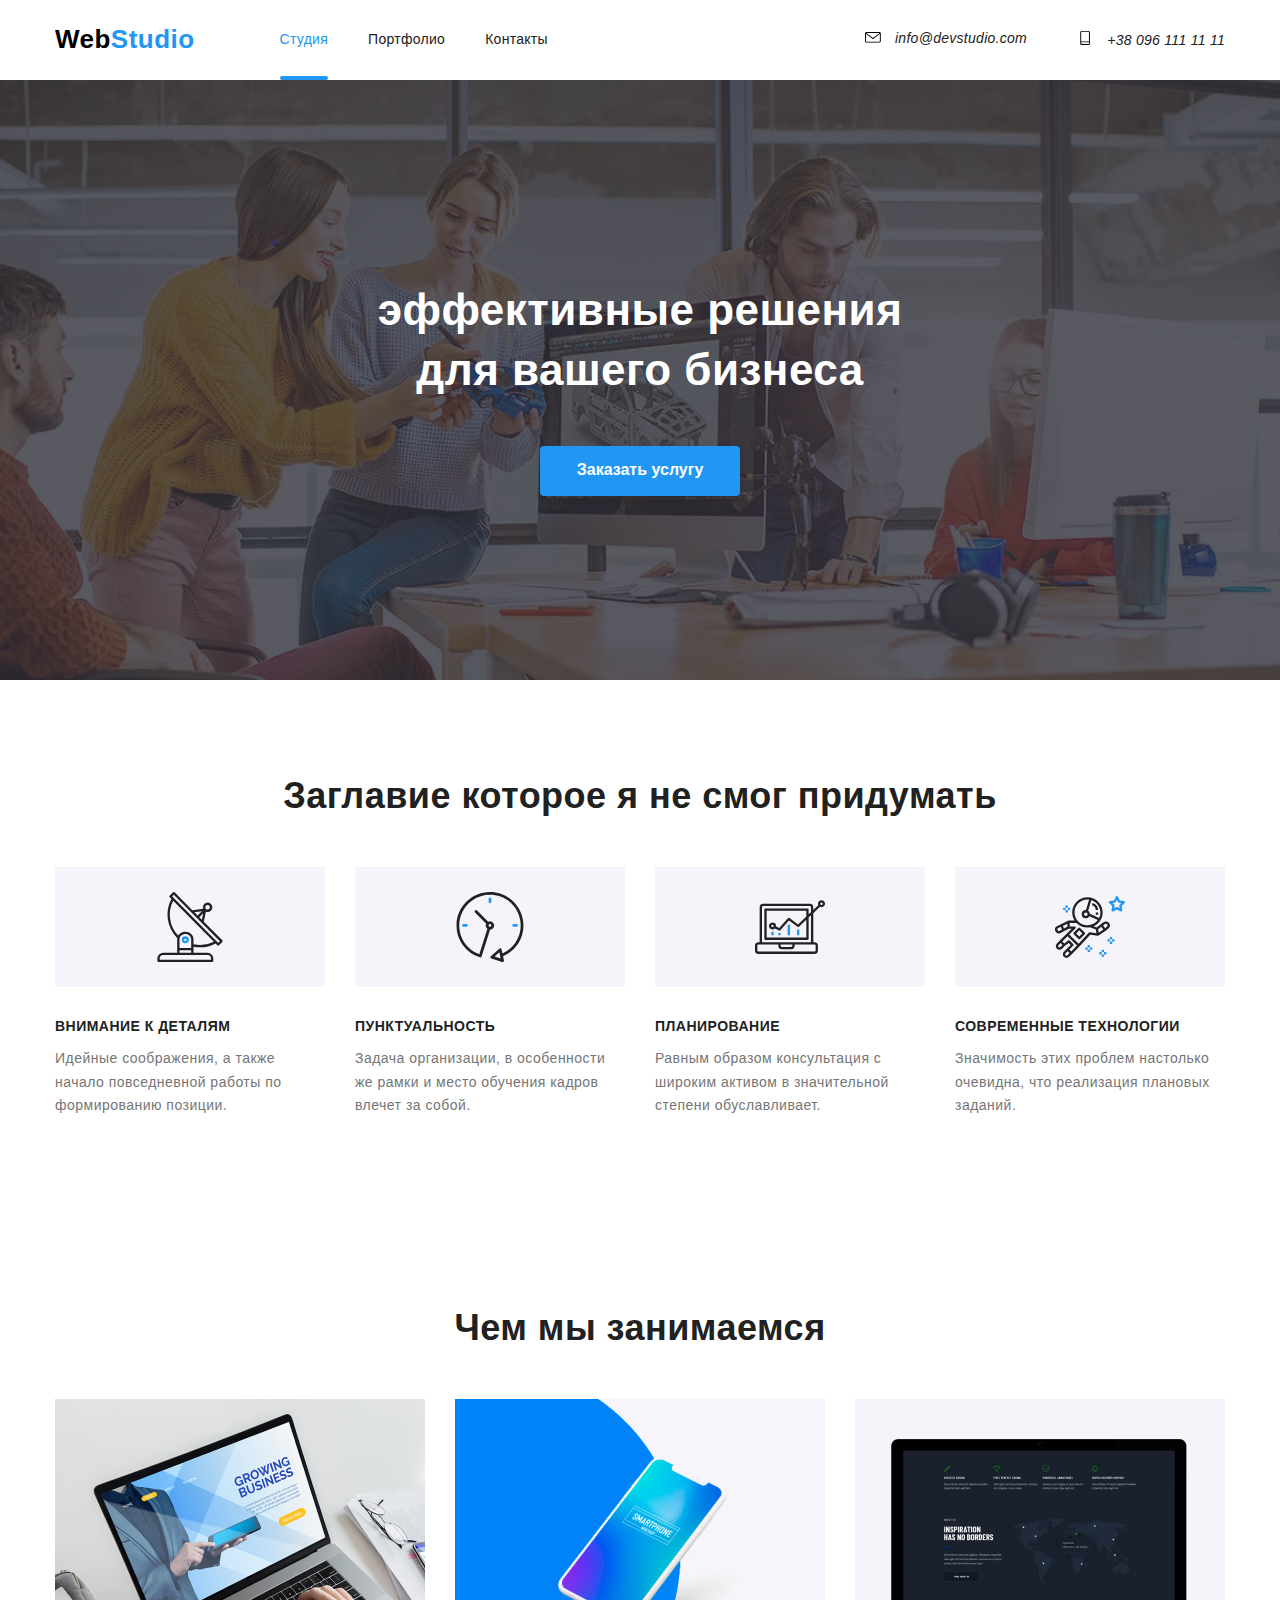
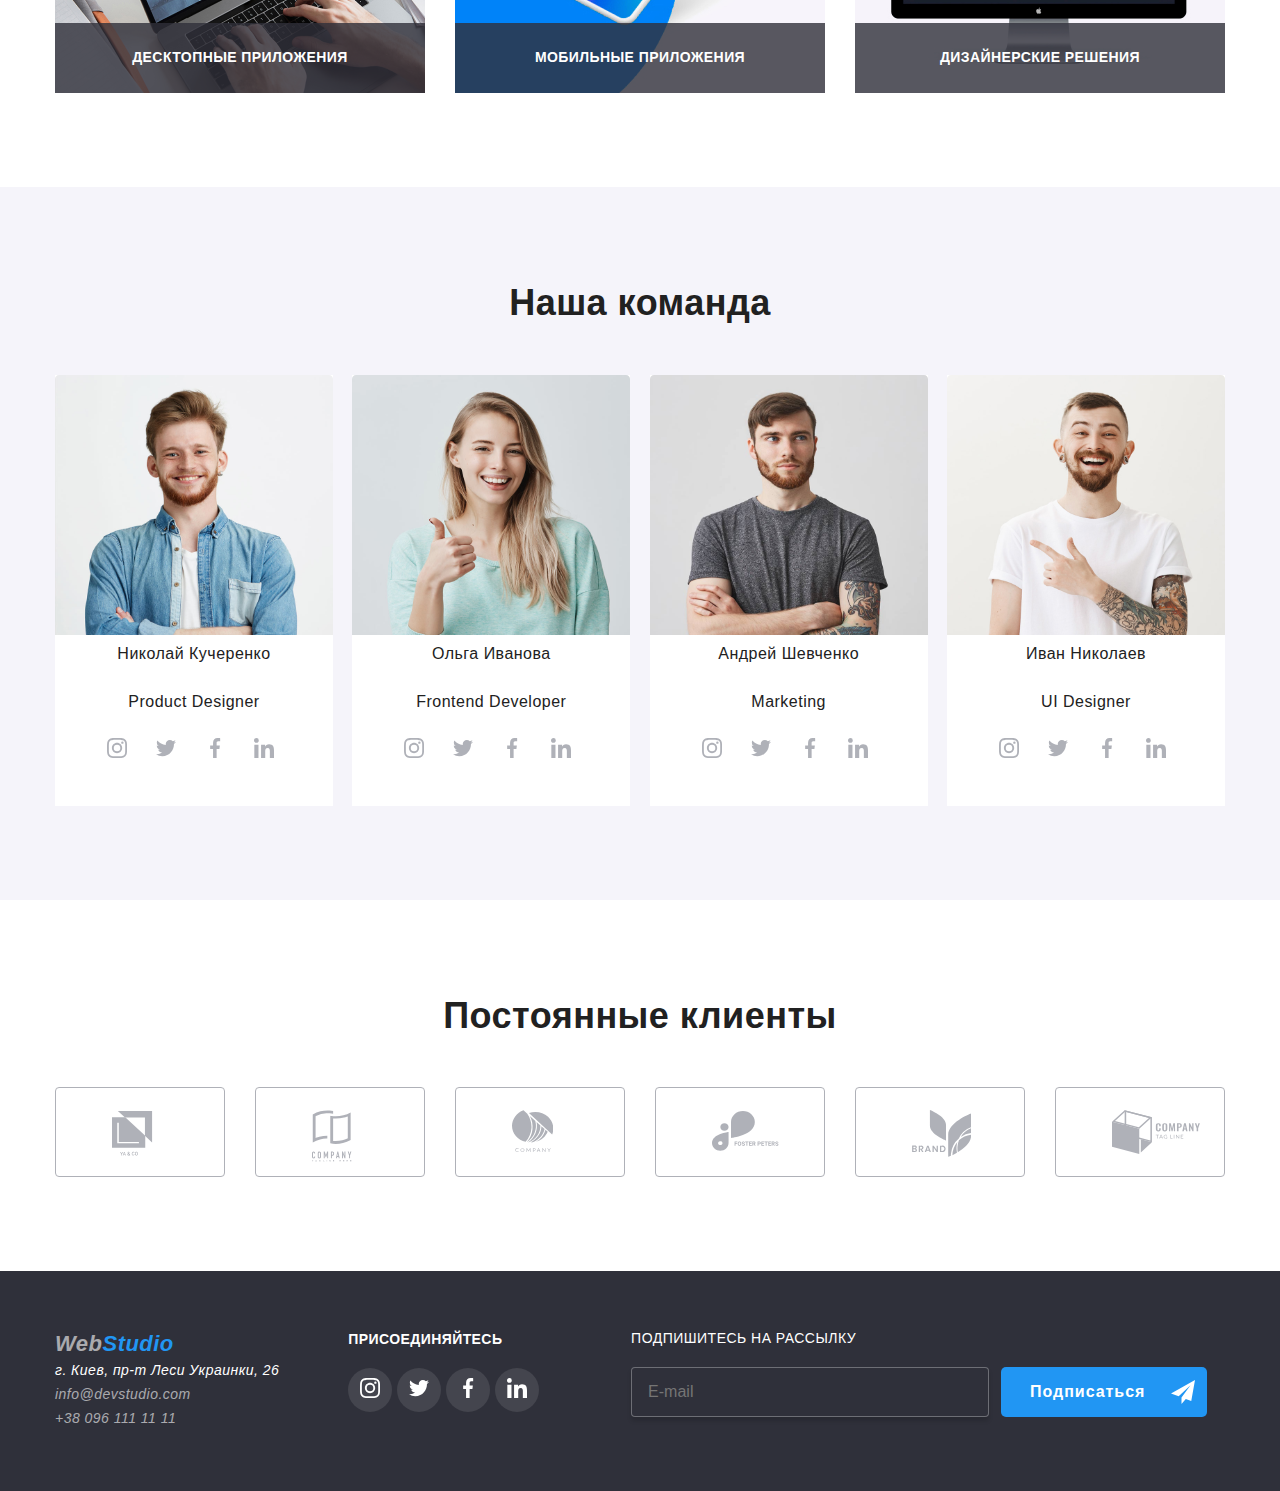
==== index.html @ 889b07e1 "1" ====
<!DOCTYPE html>
<html lang="ru">

<head>
  <meta charset="UTF-8" />
  <meta name="viewport" content="width=device-width, initial-scale=1.0" />

  <link rel="stylesheet"
    href="https://cdnjs.cloudflare.com/ajax/libs/modern-normalize/0.6.0/modern-normalize.min.css" />
  <link rel="stylesheet" href="./css/main.min.css" />
  <!-- <link rel="stylesheet" href="./css/common.css" />
  <link rel="stylesheet" href="./css/styles.css" /> -->
  <title>WEBstudIO</title>
</head>

<body class="page">
  <!-- ==========================================================
                                           HEADER                  
 ============================================================== -->
  <header class="page-header">
    <div class="container">
      <nav class="main-nav">
        <a class="header-logo" href="./index.html">Web<span class="logo-color">Studio</span></a>
        <ul class="nav-link list">
          <li class="item">
            <a href="./index.html" class="link-list current">Студия</a>
          </li>
          <li class="item">
            <a href="./portfolio.html" class="link-list">Портфолио</a>
          </li>
          <li class="item">
            <a href="./contacts.html" class="link-list">Контакты</a>
          </li>
        </ul>
        <address class="address">
          <a href="mailto:info@devstudio.com" class="link-list item">
            <svg class="mail" width="16" height="10.85">
              <use href="./img/sprite1.svg#mail"></use>
            </svg>
            info@devstudio.com</a>
          <a href="tel:+380961111111" class="link-list item">
            <svg class="phone" width="16" height="14.47">
              <use href="./img/sprite1.svg#hone"></use>
            </svg>
            +38 096 111 11 11</a>
        </address>
      </nav>
    </div>
  </header>
  <main>
    <!-- HERO -->
    <section class="hero overlay">
      <div class="container">
        <h1 class="hero-title">
          эффективные решения<br /> для вашего бизнеса
        </h1>
        <button class="hero-button" data-modal-open>Заказать услугу</button>
        <!-- <a href="" class="hero-button">Заказать услугу</a> -->
        <!--МОДАЛЬНОЕ ОКНО-->
        <form class="backdrop is-hidden" data-modal>
          <div class="modal">
            <button class="modal-close" data-modal-close></button>
            <p class="modal-title">Оставьте свои данные, мы вам перезвоним</p>
            <ul class="modal__list">
              <li class="modal-item">
                <input type="text" id="name" class="modal-input" placeholder=" ">
                <label for="name" class="modal-label">Имя</label>
                <svg class="modal-icon">
                  <use href="./img/modal-icons.svg#person"></use>
                </svg>
              </li>
              <li class="modal-item">
                <input type="tel" id="tel" class="modal-input" placeholder=" ">
                <label for="tel" class="modal-label">Телефон</label>
                <svg class="modal-icon">
                  <use href="./img/modal-icons.svg#phone"></use>
                </svg>
              </li>
              <li class="modal-item">
                <input type="email" name="email" id="email" class="modal-input" placeholder=" ">
                <label for="email" class="modal-label">Почта</label>
                <svg class="modal-icon">
                  <use href="./img/modal-icons.svg#email"></use>
                </svg>
              </li>
              <li class="modal-item">
                <textarea name="comment" id="comment" class=" modal-comment" placeholder=" "></textarea>
                <label for="comment" class="modal-comment-label">Коментарий</label>
              </li>
              <li class="modal-item">
                <label class="modal-accept">
                  <input type="checkbox" name="policy" class="modal-policy">
                  <span class="modal-policy-icon"></span>
                  Соглашаюсь с рассылкой и принимаю
                  <a href="" class="modal-item--link">Условия договора</a>
                </label>
              </li>
            </ul>
            <button class="modal-button">Отправить</button>
          </div>
        </form>
      </div>
    </section>
    <!-- Заглавие которое я не смог придумать, но оно потом будет скрыто -->
    <section class="section">
      <div class="container">
        <h2 class="section-title">Заглавие которое я не смог придумать</h2>
        <ul class="about-us">
          <li class="antenna tests">
            <!-- <img src="./img/advantage.jpg" alt="" class="link" width="270" height="120">-->
            <h3 class="title">Внимание к деталям</h3>
            <p>
              Идейные соображения, а также начало повседневной работы по формированию позиции.
            </p>
          </li>
          <li class="clock tests">
            <!-- <img src="./img/advantage.jpg" alt="" class="link" width="270" height="120">-->
            <h3 class="title">Пунктуальность</h3>
            <p>
              Задача организации, в особенности же рамки и место обучения кадров влечет за собой.
            </p>
          </li>
          <li class="computer tests">
            <!-- <img src="./img/advantage.jpg" alt="" class="link" width="270" height="120">-->
            <h3 class="title">Планирование</h3>
            <p>
              Равным образом консультация с широким активом в значительной степени обуславливает.
            </p>
          </li>
          <li class="kos tests">
            <!-- <img src=" ./img/advantage.jpg " alt=" " class="link " width="270 " height="120 ">-->
            <h3 class="title">Современные технологии</h3>
            <p>
              Значимость этих проблем настолько очевидна, что реализация плановых заданий.
            </p>
          </li>
        </ul>
      </div>
    </section>

    <!-- Чем мы занимаемся -->
    <section class="section">
      <div class="container">
        <h2 class="section-title">Чем мы занимаемся</h2>
        <ul class="work-list">
          <li>
            <img src="./img/noyt.jpg" alt="фото декстопные" width="370" height="294" />
            <div class="position-do">
              <p>Десктопные приложения</p>
            </div>
          </li>

          <li>
            <img src="./img/mob.jpg" alt="фото Мобильные" width="370" height="294" />
            <div class="position-do">
              <p>Мобильные приложения</p>
            </div>
          </li>
          <li>
            <img src="./img/monitor.jpg" alt="фото Дизайнерские решения" width="370" height="294" />
            <div class="position-do">
              <p>Дизайнерские решения</p>
            </div>
          </li>
        </ul>
      </div>
    </section>

    <!-- OUR TEAM -->
    <section class="team-section">
      <div class="container flex-team">
        <h2 class="section-title">Наша команда</h2>
        <ul class="team-list">
          <li class="hover-social">
            <img src="./img/imgjohn.svg " alt="John Smith " width="278" />
            <h3 lang="ru">Николай Кучеренко</h3>
            <p lang="en">Product Designer</p>
            <ul class="social-list">
              <a class="links-soc" href="https://www.instagram.com">
                <button class="btn-ic">
                  <svg class="btn-icon" width="20 " height="20">
                    <use href="./img/sprite.svg#instagram "></use>
                  </svg></button></a>
              <a href="https://twitter.com/ ">
                <button class="btn-ic">
                  <svg class="btn-icon" width="20" height="20">
                    <use href="./img/sprite.svg#twitter "></use>
                  </svg></button></a>
              <a href="https://www.facebook.com/ ">
                <button class="btn-ic">
                  <svg class="btn-icon" width="20 " height="20">
                    <use href="./img/sprite.svg#facebook "></use>
                  </svg></button></a>
              <a href="https://www.linkedin.com/ ">
                <button class="btn-ic">
                  <svg class="btn-icon" width="20 " height="20 ">
                    <use href="./img/sprite.svg#linkedin "></use>
                  </svg></button></a>
            </ul>
          </li>
          <li class="hover-social">
            <img src="./img/imgmarta.svg" alt="arta Stewart" width="278" />
            <h3 lang="ru">Ольга Иванова</h3>
            <p lang="en">Frontend Developer</p>
            <ul class="social-list">
              <a href="https://www.instagram.com">
                <button class="btn-ic">
                  <svg class="btn-icon" width="20 " height="20 ">
                    <use href="./img/sprite.svg#instagram "></use>
                  </svg></button></a>
              <a href="https://twitter.com/ ">
                <button class="btn-ic">
                  <svg class="btn-icon" width="20 " height="20 ">
                    <use href="./img/sprite.svg#twitter "></use>
                  </svg></button></a>
              <a href="https://www.facebook.com/ ">
                <button class="btn-ic">
                  <svg class="btn-icon" width="20 " height="20 ">
                    <use href="./img/sprite.svg#facebook "></use>
                  </svg></button></a>
              <a href="https://www.linkedin.com/ ">
                <button class="btn-ic">
                  <svg class="btn-icon" width="20 " height="20 ">
                    <use href="./img/sprite.svg#linkedin "></use>
                  </svg></button></a>
            </ul>
          </li>
          <li class="hover-social">
            <img src="./img/imgrobert.svg " alt="Robert Jakis " width="278" />
            <h3 lang="ru">Андрей Шевченко</h3>
            <p lang="en">Marketing</p>
            <ul class="social-list">
              <a href="https://www.instagram.com ">
                <button class="btn-ic">
                  <svg class="btn-icon" width="20 " height="20 ">
                    <use href="./img/sprite.svg#instagram "></use>
                  </svg></button></a>
              <a href="https://twitter.com/ ">
                <button class="btn-ic">
                  <svg class="btn-icon" width="20 " height="20 ">
                    <use href="./img/sprite.svg#twitter "></use>
                  </svg></button></a>
              <a href="https://www.facebook.com/ ">
                <button class="btn-ic">
                  <svg class="btn-icon" width="20 " height="20 ">
                    <use href="./img/sprite.svg#facebook "></use>
                  </svg></button></a>
              <a href="https://www.linkedin.com/ ">
                <button class="btn-ic">
                  <svg class="btn-icon" width="20 " height="20 ">
                    <use href="./img/sprite.svg#linkedin "></use>
                  </svg></button></a>
            </ul>
          </li>
          <li class="hover-social">
            <img src="./img/imgmartin.svg " alt="Martin Doe " width="278" />
            <h3 lang="ru">Иван Николаев</h3>
            <p lang="en">UI Designer</p>
            <ul class="social-list">
              <a href="https://www.instagram.com">
                <button class="btn-ic">
                  <svg class="btn-icon" width="20 " height="20 ">
                    <use href="./img/sprite.svg#instagram "></use>
                  </svg></button></a>
              <a href="https://twitter.com/ ">
                <button class="btn-ic">
                  <svg class="btn-icon" width="20 " height="20 ">
                    <use href="./img/sprite.svg#twitter "></use>
                  </svg></button></a>
              <a href="https://www.facebook.com/ ">
                <button class="btn-ic">
                  <svg class="btn-icon" width="20 " height="20 ">
                    <use href="./img/sprite.svg#facebook "></use>
                  </svg></button></a>
              <a href="https://www.linkedin.com/ ">
                <button class="btn-ic">
                  <svg class="btn-icon" width="20 " height="20 ">
                    <use href="./img/sprite.svg#linkedin "></use>
                  </svg></button></a>
            </ul>
          </li>
        </ul>
      </div>
    </section>

    <!-- Постоянные клиенты -->
    <section class="section">
      <div class="container">
        <h2 class="section-title">Постоянные клиенты</h2>
        <ul class="regular-customers">
          <li class="size-customers">
            <a href=" / ">
              <svg class="color" width="44" height="49">
                <use href="./img/spclients.svg#Client1"></use>
              </svg>
            </a>
          </li>
          <li class="size-customers">
            <a class="color" href="/ ">
              <svg class="color" width="40" height="52">
                <use href="./img/spclients.svg#Client2"></use>
              </svg>
            </a>
          </li>
          <li class="size-customers">
            <a href="/ ">
              <svg class="color" width="41" height="43">
                <use href="./img/spclients.svg#Client3"></use>
              </svg></a>
          </li>
          <li class="size-customers">
            <a href="/ "><svg class="color" width="80" height="42">
                <use href="./img/spclients.svg#Client4"></use>
              </svg></a>
          </li>
          <li class="size-customers">
            <a href="/ "><svg class="color" width="59" height="47">
                <use href="./img/spclients.svg#Client5"></use>
              </svg></a>
          </li>
          <li class="size-customers">
            <a href="/ "><svg class="color" width="88" height="45">
                <use href="./img/spclients.svg#Client6"></use>
              </svg></a>
          </li>
        </ul>
      </div>
    </section>
  </main>
  <!-- FOOTER -->
  <footer class="footer">
    <div class="container footer-flex">
      <address>
        <a class="footer-logo" href="./index.html ">Web<span class="logo-color">Studio</span></a>
        <br />г. Киев, пр-т Леси Украинки, 26 <br /><a href="mailto:info@devstudio.com ">info@devstudio.com</a><br />
        <a href="tel:+380961111111 ">+38 096 111 11 11</a>
      </address>
      <div class="join">
        <b class="title-go">присоединяйтесь</b>
        <ul class="social-list">
          <a href="https://www.instagram.com">
            <button class="ftr-ic">
              <svg class="ftr-icon" width="20" height="20">
                <use href="./img/sprite.svg#instagram "></use>
              </svg></button></a>
          <a href="https://twitter.com/ ">
            <button class="ftr-ic">
              <svg class="ftr-icon" width="20 " height="20">
                <use href="./img/sprite.svg#twitter"></use>
              </svg></button></a>
          <a href="https://www.facebook.com/ ">
            <button class="ftr-ic">
              <svg class="ftr-icon" width="20" height="20">
                <use href="./img/sprite.svg#facebook "></use>
              </svg></button></a>
          <a href="https://www.linkedin.com/ ">
            <button class="ftr-ic">
              <svg class="ftr-icon" width="20 " height="20">
                <use href="./img/sprite.svg#linkedin "></use>
              </svg></button></a>
        </ul>
      </div>
      <div class="test-flex">
        <p class="do-it">Подпишитесь на рассылку</p>
        <form class="js-speaker-form ftr-input">
          <input type="mail" name="mail" id="mail" placeholder="E-mail">
          <button class="button-ftr" type="submit">Подписаться</button>
        </form>
      </div>
    </div>
    <!-- <p class="coop">2020 | Developed by Nebrat</p> -->
  </footer>

  <!-- Ставим перед закрывающим тегом body -->
  <script src="./js/modal.js"></script>
</body>

</html>
---- css/main.min.css ----
img{vertical-align:bottom}html{-webkit-box-sizing:border-box;box-sizing:border-box}*,*::before,*::after{-webkit-box-sizing:inherit;box-sizing:inherit}.page{background-color:#ffffff;color:#212121;font-family:Roboto, sans-serif;letter-spacing:0.03em}.container{width:1200px;padding-left:15px;padding-right:15px;margin-left:auto;margin-right:auto}.main-nav{display:-webkit-box;display:-ms-flexbox;display:flex;-webkit-box-align:center;-ms-flex-align:center;align-items:center}.main-nav .adress{margin-left:auto}.address{display:-webkit-box;display:-ms-flexbox;display:flex;color:#757575;margin-left:auto}.logo-color{color:#2196F3}.header-logo{color:#000000;font-weight:700;font-size:26px;line-height:1.9;text-decoration:none}.list{list-style:none}.link-list{text-decoration:none;color:#212121;font-size:14px;line-height:1.14;letter-spacing:0.02em;font-weight:500;-webkit-transition:color 250ms cubic-bezier(0.4, 0, 0.2, 1);transition:color 250ms cubic-bezier(0.4, 0, 0.2, 1)}.link-list:hover,.link-list:focus{color:#2196F3;fill:#2196F3}.nav-link{display:-webkit-box;display:-ms-flexbox;display:flex;color:#212121;margin-top:0;margin-bottom:0;padding-left:0;margin-left:85px}.nav-link .link-list{display:block;padding-top:32px;padding-bottom:32px}.nav-link .link-list.current{color:#2196F3}.nav-link .item:not(:last-child){margin-right:40px}.item{position:relative}.address .item:not(:last-child){margin-right:50px}.list .current::after{position:absolute;content:"";display:block;bottom:0px;left:0px;width:100%;height:4px;background-color:#2196F3;border-radius:2px}.item{position:relative}.phone{color:#757575;margin-right:10px}.mail{display:inline-block;color:#757575;margin-right:10px}.section{padding-bottom:94px;padding-top:94px}.team-section{padding-bottom:94px;padding-top:94px}.section p{color:#757575}.overlay{max-width:1600px;height:600px;margin-left:auto;margin-right:auto;background-size:cover;background-repeat:no-repeat;background-position:center;background-image:-webkit-gradient(linear, left top, right top, from(rgba(47,48,58,0.8)), to(rgba(47,48,58,0.8))),url(../img/hero.jpg);background-image:linear-gradient(to right, rgba(47,48,58,0.8), rgba(47,48,58,0.8)),url(../img/hero.jpg)}.hero{text-align:center;padding-top:200px}.hero-title{font-weight:900;font-size:44px;line-height:1.36;margin-bottom:0;margin-top:0;color:#ffffff}.button{background-color:#f5f4fa;font-weight:500;font-size:16px;line-height:1.62;text-align:center;border:none;-webkit-transition:color 250ms cubic-bezier(0.4, 0, 0.2, 1);transition:color 250ms cubic-bezier(0.4, 0, 0.2, 1);-webkit-transition:background-color 250ms cubic-bezier(0.4, 0, 0.2, 1);transition:background-color 250ms cubic-bezier(0.4, 0, 0.2, 1);cursor:pointer}.buttonhover{background-color:var(--text-color-accent);border:none}.hero-button{display:inline-block;background-color:#2196F3;color:#ffffff;padding:10px 32px;-webkit-box-shadow:0px 4px 4px rgba(0,0,0,0.15);box-shadow:0px 4px 4px rgba(0,0,0,0.15);border-radius:4px;text-decoration:none;min-width:200px;height:50px;text-align:center;margin-bottom:200px;margin-top:46px;border:1px solid transparent;font-weight:700;cursor:pointer}.modal__list{padding:0;margin:0}.backdrop{position:fixed;width:100%;height:100%;top:0;left:0;background-color:rgba(0,0,0,0.2);z-index:2;-webkit-transition:opacity 250ms cubic-bezier(0.4, 0, 0.2, 1),-webkit-transform 250ms cubic-bezier(0.4, 0, 0.2, 1);transition:opacity 250ms cubic-bezier(0.4, 0, 0.2, 1),-webkit-transform 250ms cubic-bezier(0.4, 0, 0.2, 1);transition:opacity 250ms cubic-bezier(0.4, 0, 0.2, 1),transform 250ms cubic-bezier(0.4, 0, 0.2, 1);transition:opacity 250ms cubic-bezier(0.4, 0, 0.2, 1),transform 250ms cubic-bezier(0.4, 0, 0.2, 1),-webkit-transform 250ms cubic-bezier(0.4, 0, 0.2, 1)}.backdrop.is-hidden{opacity:0;pointer-events:none;-webkit-transform:scale(1.25);transform:scale(1.25)}.modal{position:absolute;left:50%;top:50%;min-width:528px;min-height:521px;-webkit-transform:translate(-50%, -50%);transform:translate(-50%, -50%);background-color:#ffffff}.modal-title{font-weight:700;font-size:20px;line-height:1.15;text-align:center;letter-spacing:0.03em;color:#212121;text-align:center;margin:40px 40px 30px}.modal-item{position:relative;display:-webkit-box;display:-ms-flexbox;display:flex;-webkit-box-orient:vertical;-webkit-box-direction:normal;-ms-flex-direction:column;flex-direction:column;margin-bottom:28px}.modal-label{position:absolute;left:82px;top:50%;-webkit-transform:translateY(-50%);transform:translateY(-50%);font-size:14px;line-height:1.14;letter-spacing:0.01em;color:#212121;-webkit-transition:color 250ms cubic-bezier(0.4, 0, 0.2, 1),-webkit-transform 250ms cubic-bezier(0.4, 0, 0.2, 1);transition:color 250ms cubic-bezier(0.4, 0, 0.2, 1),-webkit-transform 250ms cubic-bezier(0.4, 0, 0.2, 1);transition:transform 250ms cubic-bezier(0.4, 0, 0.2, 1),color 250ms cubic-bezier(0.4, 0, 0.2, 1);transition:transform 250ms cubic-bezier(0.4, 0, 0.2, 1),color 250ms cubic-bezier(0.4, 0, 0.2, 1),-webkit-transform 250ms cubic-bezier(0.4, 0, 0.2, 1)}.modal-input{border:1px solid rgba(33,33,33,0.2);-webkit-box-sizing:border-box;box-sizing:border-box;border-radius:4px;margin:0 40px;padding:12px 42px;width:448px;height:40px;-webkit-transition:border 250ms cubic-bezier(0.4, 0, 0.2, 1);transition:border 250ms cubic-bezier(0.4, 0, 0.2, 1)}.modal-icon{position:absolute;display:-webkit-inline-box;display:-ms-inline-flexbox;display:inline-flex;top:11px;left:56px;width:18px;height:18px;fill:currentColor}.modal-comment{resize:none;width:448px;height:120px;margin:0 40px;padding:12px 16px;border:1px solid rgba(33,33,33,0.2);-webkit-box-sizing:border-box;box-sizing:border-box;border-radius:4px}.modal-comment-label{position:absolute;left:56px;top:12px;font-size:14px;line-height:1.14;letter-spacing:0.01em;color:#757575;-webkit-transition:color 250ms cubic-bezier(0.4, 0, 0.2, 1),-webkit-transform 250ms cubic-bezier(0.4, 0, 0.2, 1);transition:color 250ms cubic-bezier(0.4, 0, 0.2, 1),-webkit-transform 250ms cubic-bezier(0.4, 0, 0.2, 1);transition:transform 250ms cubic-bezier(0.4, 0, 0.2, 1),color 250ms cubic-bezier(0.4, 0, 0.2, 1);transition:transform 250ms cubic-bezier(0.4, 0, 0.2, 1),color 250ms cubic-bezier(0.4, 0, 0.2, 1),-webkit-transform 250ms cubic-bezier(0.4, 0, 0.2, 1)}.modal-policy{display:inline-block;-webkit-appearance:none;-moz-appearance:none;appearance:none}.modal-policy-icon{display:inline-block;width:15px;height:15px;-webkit-box-shadow:0px 2px 1px rgba(0,0,0,0.2),0px 1px 1px rgba(0,0,0,0.14),0px 1px 3px rgba(0,0,0,0.12);box-shadow:0px 2px 1px rgba(0,0,0,0.2),0px 1px 1px rgba(0,0,0,0.14),0px 1px 3px rgba(0,0,0,0.12);border-radius:4px;fill:currentColor}.modal-accept{font-size:14px;line-height:1.71;letter-spacing:0.03em;color:#757575;margin-left:-10px}.modal-item--link{color:var #2196f3;text-decoration:underline}.modal-button{display:inline-block;font-weight:700;font-size:16px;line-height:1.87;letter-spacing:0.06em;-webkit-box-align:center;-ms-flex-align:center;align-items:center;text-align:center;color:#ffffff;background-color:#2196f3;min-width:200px;height:50px;padding:10px 32px;margin-top:2px;margin-bottom:40px;margin-left:50%;-webkit-transform:translate(-50%);transform:translate(-50%);-webkit-box-shadow:0px 4px 4px rgba(0,0,0,0.15);box-shadow:0px 4px 4px rgba(0,0,0,0.15);border-radius:4px;-webkit-transition:background-color 250ms cubic-bezier(0.4, 0, 0.2, 1),color 250ms cubic-bezier(0.4, 0, 0.2, 1);transition:background-color 250ms cubic-bezier(0.4, 0, 0.2, 1),color 250ms cubic-bezier(0.4, 0, 0.2, 1)}.modal-close{border:none;position:absolute;left:100%;bottom:100%;-webkit-transform:translate(-50%, 50%);transform:translate(-50%, 50%);width:30px;height:30px;border-radius:50px;-webkit-box-shadow:0px 2px 1px rgba(0,0,0,0.2),0px 1px 1px rgba(0,0,0,0.14),0px 1px 3px rgba(0,0,0,0.12);box-shadow:0px 2px 1px rgba(0,0,0,0.2),0px 1px 1px rgba(0,0,0,0.14),0px 1px 3px rgba(0,0,0,0.12);background:#ffffff;background-image:url(../img/close.svg);background-position:center;background-repeat:no-repeat}.modal-input:focus+.modal-label,.modal-input:not(:placeholder-shown)+.modal-label{-webkit-transform:translate(-20px, -39px);transform:translate(-20px, -39px);color:#2196f3}.modal-input:focus,.modal-input:not(:placeholder-shown),.modal-comment:focus,.modal-comment:not(:placeholder-shown){border:1px solid #2196f3}.modal-input:focus ~ .modal-icon,.modal-input:not(:placeholder-shown) ~ .modal-icon{color:#2196f3}.modal-comment:focus+.modal-comment-label,.modal-comment:not(:placeholder-shown)+.modal-comment-label{-webkit-transform:translate(6px, -34px);transform:translate(6px, -34px);color:#2196f3}.modal-policy:checked+.modal-policy-icon{background-color:#2196f3;background-image:url(../img/check.svg);background-size:contain;background-origin:border-box;border-color:#2196f3}.modal-button:hover,.modal-button:focus{background-color:#ffffff;color:#2196f3}.tests:not(:last-child){width:270px;margin-right:30px}.about-us .link{background-color:#f5f4fa}.about-us{display:-webkit-box;display:-ms-flexbox;display:flex;margin-top:0;margin-bottom:0;list-style-type:none;padding-left:0}.antenna::before{display:block;content:'';width:270px;height:120px;background-image:url("../img/antenna.svg");background-size:70px;background-repeat:no-repeat;background-position:center;background-color:#f5f4fa}.clock::before{display:block;content:'';width:270px;height:120px;background-image:url("../img/clock.svg");background-size:70px;background-repeat:no-repeat;background-position:center;background-color:#f5f4fa}.computer::before{display:block;content:'';width:270px;height:120px;background-image:url("../img/diagram.svg");background-size:70px;background-repeat:no-repeat;background-position:center;background-color:#f5f4fa}.kos::before{display:block;content:'';width:270px;height:120px;background-image:url("../img/astronaut.svg");background-size:70px;background-repeat:no-repeat;background-position:center;background-color:#f5f4fa}.section-title{font-weight:700;font-size:36px;line-height:1.2;text-align:center;margin-top:0;margin-bottom:50px}.about-us .title{font-weight:700;font-size:14px;line-height:1.4;text-transform:uppercase}.about-us p{font-weight:400;font-size:14px;line-height:1.7;margin-top:0;margin-bottom:0}.title{margin-bottom:10px;margin-top:30px}.links-soc:hover{fill:white;color:white}.social-list{margin-bottom:34px}.hover-social:hover{-webkit-box-shadow:0px 6px 6px 0px rgba(51,51,53,0.59);box-shadow:0px 6px 6px 0px rgba(51,51,53,0.59);-webkit-transition:-webkit-box-shadow 500ms cubic-bezier(0.4, 0, 0.2, 1);transition:-webkit-box-shadow 500ms cubic-bezier(0.4, 0, 0.2, 1);transition:box-shadow 500ms cubic-bezier(0.4, 0, 0.2, 1);transition:box-shadow 500ms cubic-bezier(0.4, 0, 0.2, 1), -webkit-box-shadow 500ms cubic-bezier(0.4, 0, 0.2, 1)}.btn-ic{fill:#afb1b8;padding:0;background-color:#ffffff;border:none;width:44px;height:44px;border-radius:50%;-webkit-transition:background-color 250ms cubic-bezier(0.4, 0, 0.2, 1);transition:background-color 250ms cubic-bezier(0.4, 0, 0.2, 1)}.btn-ic:hover{background-color:#2196f3;fill:white}.team-list{display:-webkit-box;display:-ms-flexbox;display:flex;-webkit-box-pack:justify;-ms-flex-pack:justify;justify-content:space-between;margin-bottom:0;margin-top:0;list-style-type:none;list-style-position:0;padding-left:0}.team-list li h3{font-weight:500;font-size:16px;line-height:1.18;text-align:center}.team-list li p{font-weight:400;font-size:16px;line-height:1.18;text-align:center}.team-list p{margin-bottom:16px;margin-top:0}.team-list h3{margin-bottom:30px;margin-top:10px}.team-list li{background-color:#ffffff}.team-section{background-color:#f5f4fa;padding-bottom:94px;padding-top:94px}.regular-customers{display:-webkit-box;display:-ms-flexbox;display:flex;-webkit-box-pack:justify;-ms-flex-pack:justify;justify-content:space-between;margin-top:0;margin-bottom:0;list-style-type:none;padding-left:0}.size-customers{fill:#afb1b8;width:170px;height:90px;border:1px solid #afb1b8;-webkit-box-sizing:border-box;box-sizing:border-box;border-radius:4px;padding-top:22px;padding-bottom:21px;padding-left:56px;padding-right:55px;-webkit-transition:border-color 250ms cubic-bezier(0.4, 0, 0.2, 1),fill 250ms cubic-bezier(0.4, 0, 0.2, 1);transition:border-color 250ms cubic-bezier(0.4, 0, 0.2, 1),fill 250ms cubic-bezier(0.4, 0, 0.2, 1)}.size-customers:hover{border-color:#2196f3;fill:#2196f3}.section-title{font-weight:700;font-size:36px;line-height:1.2;text-align:center;margin-top:0;margin-bottom:50px}.work-list{position:relative;display:-webkit-box;display:-ms-flexbox;display:flex;-webkit-box-pack:justify;-ms-flex-pack:justify;justify-content:space-between;list-style-type:none;margin-top:0;margin-bottom:0;padding-left:0}.work-list p{margin-top:0;margin-bottom:0;position:absolute;bottom:0px;background-color:rgba(47,48,58,0.8);color:#ffffff;padding:27px;width:370px;height:70px}.work-list li p{font-weight:700;font-size:14px;line-height:1.14;text-align:center;letter-spacing:0.03em;text-transform:uppercase}.ftr-icon{fill:white}.ftr-ic{padding:0;background-color:#44454e;border:none;width:44px;height:44px;border-radius:50%;-webkit-transition:background-color 250ms cubic-bezier(0.4, 0, 0.2, 1);transition:background-color 250ms cubic-bezier(0.4, 0, 0.2, 1)}.ftr-ic:hover{background-color:#2196f3}.footer{background-color:#2f303a;color:#ffffff;padding-top:60px;padding-bottom:60px}.footer-logo{font-weight:bold;font-size:22px;line-height:26px;margin-bottom:10px}.footer-flex{display:-webkit-box;display:-ms-flexbox;display:flex}.footer a{color:rgba(255,255,255,0.6);text-decoration:none}.footer address{font-weight:400;font-size:14px;line-height:1.7}.footer ul{list-style-type:none;margin-top:0;margin-bottom:0;padding-left:0}.coop{margin-bottom:0;margin-top:0;font-family:Roboto;font-style:normal;font-weight:normal;font-size:12px;line-height:24px;text-align:center;letter-spacing:0.03em;color:rgba(255,255,255,0.4)}.logo-social-network{display:-webkit-box;display:-ms-flexbox;display:flex;padding-left:0;-webkit-box-pack:center;-ms-flex-pack:center;justify-content:center;padding-bottom:24px}.title-go{display:block;margin-bottom:21px;font-weight:bold;font-size:14px;line-height:16px;letter-spacing:0.03em;text-transform:uppercase}.join{margin-left:69px}.do-it{display:block;text-transform:uppercase;color:#FFFFFF;padding:0;margin:0;margin-bottom:20px;margin-top:0;font-size:14px;line-height:1.14}.button-ftr{position:relative;background-color:#2196F3;color:#FFFFFF;min-width:200;height:50px;border:none;border-radius:5px;padding:10px 62px 10px 29px;margin-left:12px;font-weight:900;font-size:16px;line-height:1.88;letter-spacing:0.06em;text-align:center}.button-ftr::after{content:'';position:absolute;width:24px;height:24px;background-image:url(../img/send.svg);left:170px;top:13px}.ftr-input input{border:1px solid rgba(255,255,255,0.3);border-radius:4px;width:358px;height:50px;background-color:#2F303A;-webkit-box-shadow:0px 4px 4px rgba(0,0,0,0.15);box-shadow:0px 4px 4px rgba(0,0,0,0.15);color:rgba(255,255,255,0.6);padding-left:16px}.ftr-input{display:-webkit-box;display:-ms-flexbox;display:flex}.test-flex{display:inline-table;margin-left:92px}.upper-hover{overflow:hidden;position:relative}.card-box{position:relative;overflow:hidden}.card-box:hover .upper-case,.card-box:focus .upper-case{-webkit-transform:translateY(0);transform:translateY(0)}.card-content{padding-left:24px;padding-right:24px;padding-bottom:20px;padding-top:20px}.porto-flex{display:-webkit-box;display:-ms-flexbox;display:flex;-ms-flex-wrap:wrap;flex-wrap:wrap;-webkit-box-pack:justify;-ms-flex-pack:justify;justify-content:space-between}.porto-container{width:370px;height:404px;margin-bottom:30px}.porto-container:nth-last-child(-n+3){margin-bottom:0}.porto{padding-top:94px;padding-bottom:94px}.work-button{text-align:center;margin-bottom:34px}.work-button .button{margin-right:8px;padding:6px 22px;display:inline-block;background:#f5f4fa;border-radius:4px;font-style:normal;font-weight:500;font-size:16px;line-height:26px;text-align:center;letter-spacing:0.03em}.work-button .button:hover{background-color:#2196f3;color:white;-webkit-box-shadow:0px 2px 2px rgba(0,0,0,0.12),0px 1px 2px rgba(0,0,0,0.08),0px 3px 1px rgba(0,0,0,0.1);box-shadow:0px 2px 2px rgba(0,0,0,0.12),0px 1px 2px rgba(0,0,0,0.08),0px 3px 1px rgba(0,0,0,0.1)}.lstb{margin-right:0}.link-work{list-style-type:none;margin-top:0;margin-bottom:0;padding-left:0}.link-work h3{margin-bottom:0;margin-top:0}.link-work p{margin-bottom:0px;margin-top:0}.link-work li h3{font-weight:700;font-size:17px;line-height:2;letter-spacing:0.06em}.link-work li p{font-weight:400;font-size:16px;line-height:1.87;color:#757575}.about-site{font-weight:400;font-size:18px;line-height:1.56;letter-spacing:0.03em}.upper-case{position:absolute;top:0;left:0;margin:0;padding-top:63px;padding-bottom:63px;padding-left:24px;padding-right:24px;opacity:1;width:100%;height:100%;font-family:Roboto;font-style:normal;font-weight:normal;font-size:18px;line-height:1.56;color:white;letter-spacing:0.03em;background-color:rgba(33,150,243,0.9);-webkit-transform:translateY(100%);transform:translateY(100%);-webkit-transition:-webkit-transform 250ms cubic-bezier(0.4, 0, 0.2, 1);transition:-webkit-transform 250ms cubic-bezier(0.4, 0, 0.2, 1);transition:transform 250ms cubic-bezier(0.4, 0, 0.2, 1);transition:transform 250ms cubic-bezier(0.4, 0, 0.2, 1), -webkit-transform 250ms cubic-bezier(0.4, 0, 0.2, 1)}
/*# sourceMappingURL=main.min.css.map */
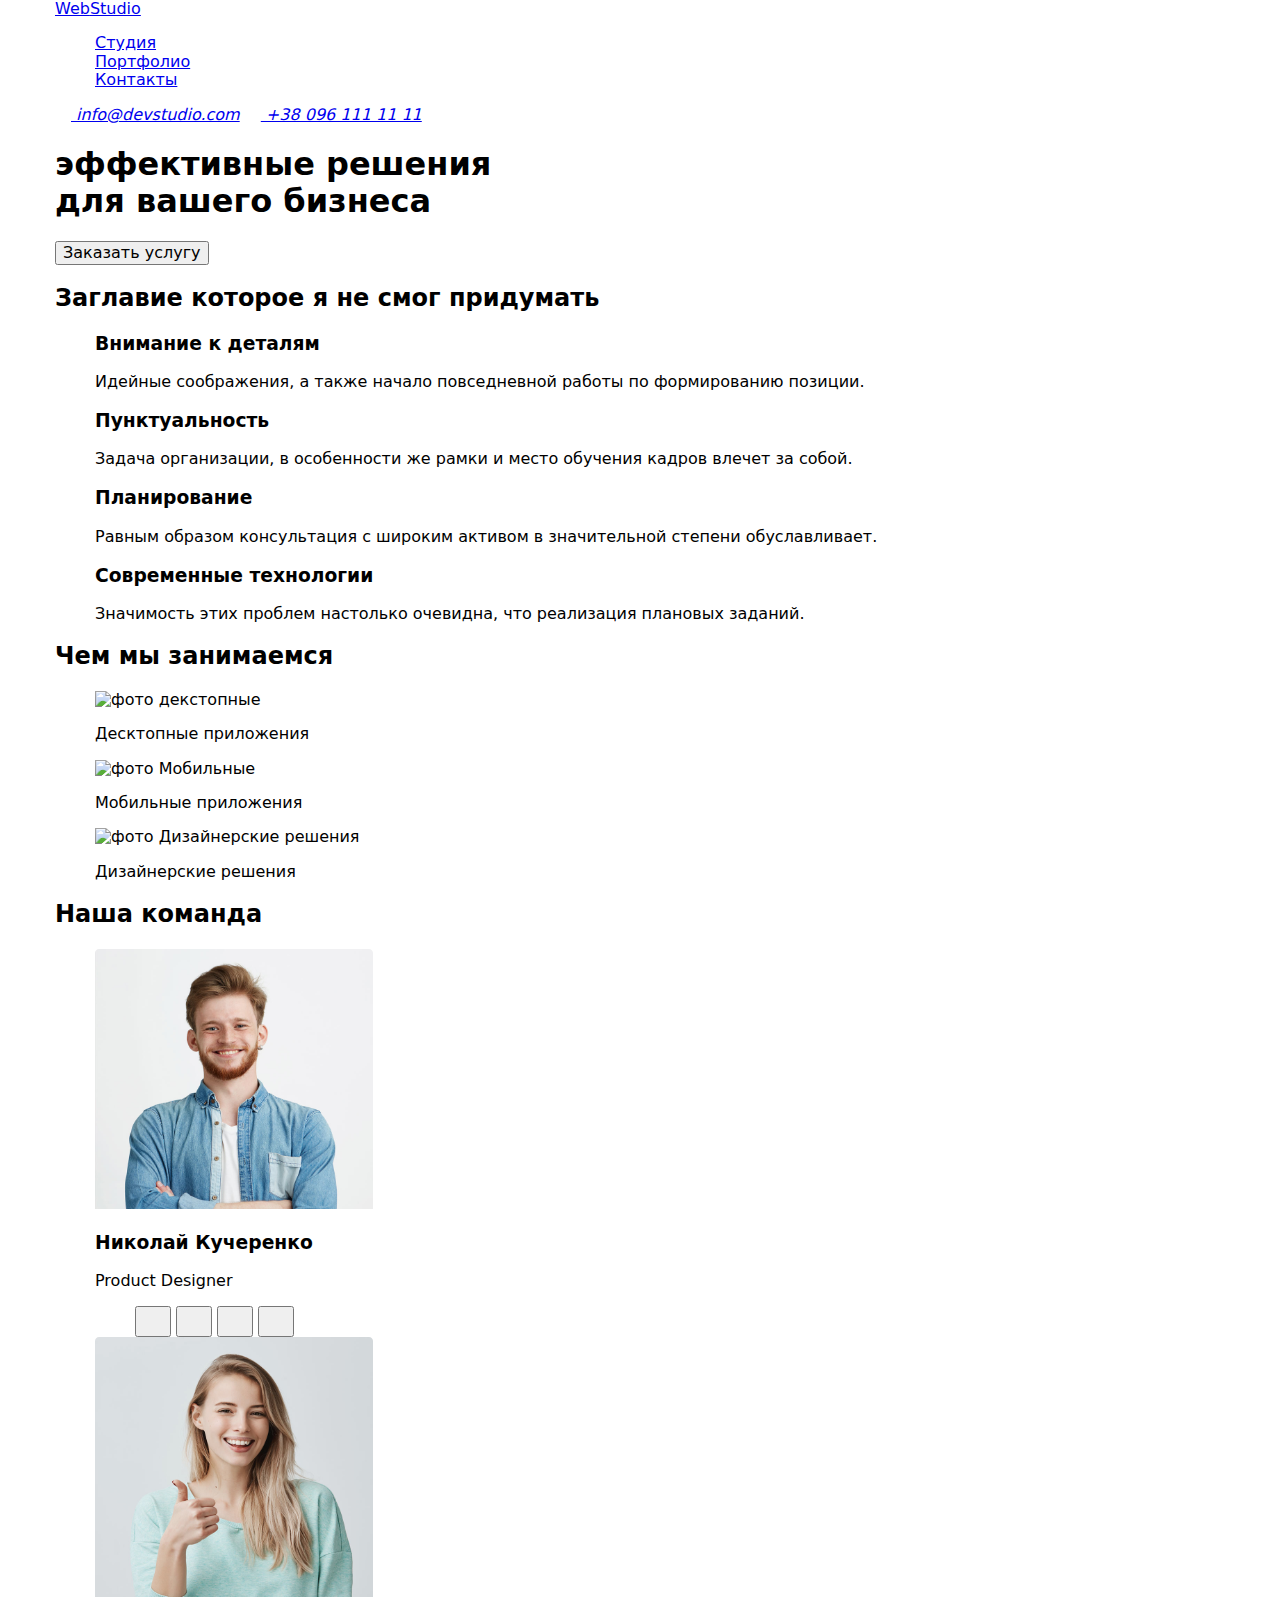
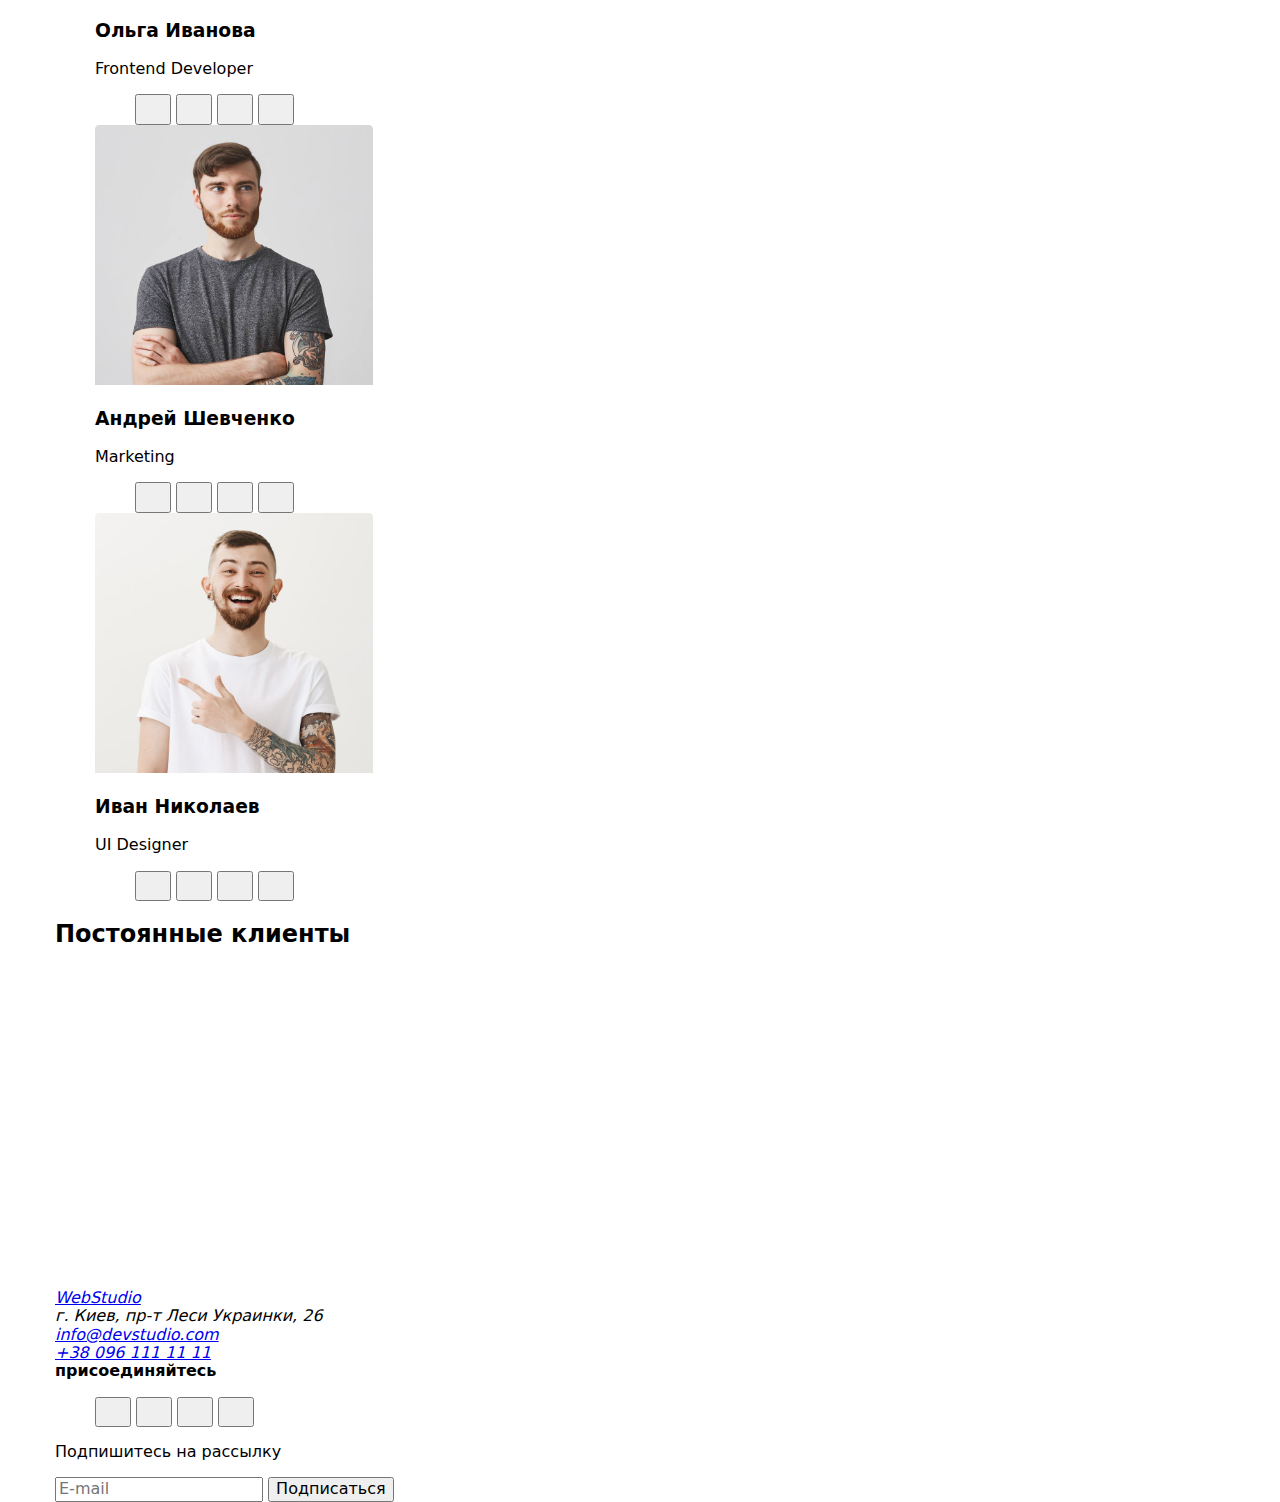
==== commit c22da0c1: "1" ====
--- a/index.html
+++ b/index.html
@@ -2,377 +2,378 @@
 <html lang="ru">
 
 <head>
-  <meta charset="UTF-8" />
-  <meta name="viewport" content="width=device-width, initial-scale=1.0" />
-
-  <link rel="stylesheet"
-    href="https://cdnjs.cloudflare.com/ajax/libs/modern-normalize/0.6.0/modern-normalize.min.css" />
-  <link rel="stylesheet" href="./css/main.min.css" />
-  <!-- <link rel="stylesheet" href="./css/common.css" />
+    <meta charset="UTF-8" />
+    <meta name="viewport" content="width=device-width, initial-scale=1.0" />
+
+    <link rel="stylesheet"
+        href="https://cdnjs.cloudflare.com/ajax/libs/modern-normalize/0.6.0/modern-normalize.min.css" />
+    <link rel="stylesheet" href="./css/main.min.css" />
+    <!-- <link rel="stylesheet" href="./css/common.css" />
   <link rel="stylesheet" href="./css/styles.css" /> -->
-  <title>WEBstudIO</title>
+    <title>WEBstudIO</title>
 </head>
 
 <body class="page">
-  <!-- ==========================================================
+    <!-- ==========================================================
                                            HEADER                  
  ============================================================== -->
-  <header class="page-header">
-    <div class="container">
-      <nav class="main-nav">
-        <a class="header-logo" href="./index.html">Web<span class="logo-color">Studio</span></a>
-        <ul class="nav-link list">
-          <li class="item">
-            <a href="./index.html" class="link-list current">Студия</a>
-          </li>
-          <li class="item">
-            <a href="./portfolio.html" class="link-list">Портфолио</a>
-          </li>
-          <li class="item">
-            <a href="./contacts.html" class="link-list">Контакты</a>
-          </li>
-        </ul>
-        <address class="address">
-          <a href="mailto:info@devstudio.com" class="link-list item">
-            <svg class="mail" width="16" height="10.85">
-              <use href="./img/sprite1.svg#mail"></use>
-            </svg>
-            info@devstudio.com</a>
-          <a href="tel:+380961111111" class="link-list item">
-            <svg class="phone" width="16" height="14.47">
-              <use href="./img/sprite1.svg#hone"></use>
-            </svg>
-            +38 096 111 11 11</a>
-        </address>
-      </nav>
-    </div>
-  </header>
-  <main>
-    <!-- HERO -->
-    <section class="hero overlay">
-      <div class="container">
-        <h1 class="hero-title">
-          эффективные решения<br /> для вашего бизнеса
-        </h1>
-        <button class="hero-button" data-modal-open>Заказать услугу</button>
-        <!-- <a href="" class="hero-button">Заказать услугу</a> -->
-        <!--МОДАЛЬНОЕ ОКНО-->
-        <form class="backdrop is-hidden" data-modal>
-          <div class="modal">
-            <button class="modal-close" data-modal-close></button>
-            <p class="modal-title">Оставьте свои данные, мы вам перезвоним</p>
-            <ul class="modal__list">
-              <li class="modal-item">
-                <input type="text" id="name" class="modal-input" placeholder=" ">
-                <label for="name" class="modal-label">Имя</label>
-                <svg class="modal-icon">
-                  <use href="./img/modal-icons.svg#person"></use>
-                </svg>
-              </li>
-              <li class="modal-item">
-                <input type="tel" id="tel" class="modal-input" placeholder=" ">
-                <label for="tel" class="modal-label">Телефон</label>
-                <svg class="modal-icon">
-                  <use href="./img/modal-icons.svg#phone"></use>
-                </svg>
-              </li>
-              <li class="modal-item">
-                <input type="email" name="email" id="email" class="modal-input" placeholder=" ">
-                <label for="email" class="modal-label">Почта</label>
-                <svg class="modal-icon">
-                  <use href="./img/modal-icons.svg#email"></use>
-                </svg>
-              </li>
-              <li class="modal-item">
-                <textarea name="comment" id="comment" class=" modal-comment" placeholder=" "></textarea>
-                <label for="comment" class="modal-comment-label">Коментарий</label>
-              </li>
-              <li class="modal-item">
-                <label class="modal-accept">
-                  <input type="checkbox" name="policy" class="modal-policy">
-                  <span class="modal-policy-icon"></span>
-                  Соглашаюсь с рассылкой и принимаю
-                  <a href="" class="modal-item--link">Условия договора</a>
-                </label>
-              </li>
-            </ul>
-            <button class="modal-button">Отправить</button>
-          </div>
-        </form>
-      </div>
-    </section>
-    <!-- Заглавие которое я не смог придумать, но оно потом будет скрыто -->
-    <section class="section">
-      <div class="container">
-        <h2 class="section-title">Заглавие которое я не смог придумать</h2>
-        <ul class="about-us">
-          <li class="antenna tests">
-            <!-- <img src="./img/advantage.jpg" alt="" class="link" width="270" height="120">-->
-            <h3 class="title">Внимание к деталям</h3>
-            <p>
-              Идейные соображения, а также начало повседневной работы по формированию позиции.
-            </p>
-          </li>
-          <li class="clock tests">
-            <!-- <img src="./img/advantage.jpg" alt="" class="link" width="270" height="120">-->
-            <h3 class="title">Пунктуальность</h3>
-            <p>
-              Задача организации, в особенности же рамки и место обучения кадров влечет за собой.
-            </p>
-          </li>
-          <li class="computer tests">
-            <!-- <img src="./img/advantage.jpg" alt="" class="link" width="270" height="120">-->
-            <h3 class="title">Планирование</h3>
-            <p>
-              Равным образом консультация с широким активом в значительной степени обуславливает.
-            </p>
-          </li>
-          <li class="kos tests">
-            <!-- <img src=" ./img/advantage.jpg " alt=" " class="link " width="270 " height="120 ">-->
-            <h3 class="title">Современные технологии</h3>
-            <p>
-              Значимость этих проблем настолько очевидна, что реализация плановых заданий.
-            </p>
-          </li>
-        </ul>
-      </div>
-    </section>
-
-    <!-- Чем мы занимаемся -->
-    <section class="section">
-      <div class="container">
-        <h2 class="section-title">Чем мы занимаемся</h2>
-        <ul class="work-list">
-          <li>
-            <img src="./img/noyt.jpg" alt="фото декстопные" width="370" height="294" />
-            <div class="position-do">
-              <p>Десктопные приложения</p>
-            </div>
-          </li>
-
-          <li>
-            <img src="./img/mob.jpg" alt="фото Мобильные" width="370" height="294" />
-            <div class="position-do">
-              <p>Мобильные приложения</p>
-            </div>
-          </li>
-          <li>
-            <img src="./img/monitor.jpg" alt="фото Дизайнерские решения" width="370" height="294" />
-            <div class="position-do">
-              <p>Дизайнерские решения</p>
-            </div>
-          </li>
-        </ul>
-      </div>
-    </section>
-
-    <!-- OUR TEAM -->
-    <section class="team-section">
-      <div class="container flex-team">
-        <h2 class="section-title">Наша команда</h2>
-        <ul class="team-list">
-          <li class="hover-social">
-            <img src="./img/imgjohn.svg " alt="John Smith " width="278" />
-            <h3 lang="ru">Николай Кучеренко</h3>
-            <p lang="en">Product Designer</p>
-            <ul class="social-list">
-              <a class="links-soc" href="https://www.instagram.com">
-                <button class="btn-ic">
-                  <svg class="btn-icon" width="20 " height="20">
-                    <use href="./img/sprite.svg#instagram "></use>
-                  </svg></button></a>
-              <a href="https://twitter.com/ ">
-                <button class="btn-ic">
-                  <svg class="btn-icon" width="20" height="20">
-                    <use href="./img/sprite.svg#twitter "></use>
-                  </svg></button></a>
-              <a href="https://www.facebook.com/ ">
-                <button class="btn-ic">
-                  <svg class="btn-icon" width="20 " height="20">
-                    <use href="./img/sprite.svg#facebook "></use>
-                  </svg></button></a>
-              <a href="https://www.linkedin.com/ ">
-                <button class="btn-ic">
-                  <svg class="btn-icon" width="20 " height="20 ">
-                    <use href="./img/sprite.svg#linkedin "></use>
-                  </svg></button></a>
-            </ul>
-          </li>
-          <li class="hover-social">
-            <img src="./img/imgmarta.svg" alt="arta Stewart" width="278" />
-            <h3 lang="ru">Ольга Иванова</h3>
-            <p lang="en">Frontend Developer</p>
-            <ul class="social-list">
-              <a href="https://www.instagram.com">
-                <button class="btn-ic">
-                  <svg class="btn-icon" width="20 " height="20 ">
-                    <use href="./img/sprite.svg#instagram "></use>
-                  </svg></button></a>
-              <a href="https://twitter.com/ ">
-                <button class="btn-ic">
-                  <svg class="btn-icon" width="20 " height="20 ">
-                    <use href="./img/sprite.svg#twitter "></use>
-                  </svg></button></a>
-              <a href="https://www.facebook.com/ ">
-                <button class="btn-ic">
-                  <svg class="btn-icon" width="20 " height="20 ">
-                    <use href="./img/sprite.svg#facebook "></use>
-                  </svg></button></a>
-              <a href="https://www.linkedin.com/ ">
-                <button class="btn-ic">
-                  <svg class="btn-icon" width="20 " height="20 ">
-                    <use href="./img/sprite.svg#linkedin "></use>
-                  </svg></button></a>
-            </ul>
-          </li>
-          <li class="hover-social">
-            <img src="./img/imgrobert.svg " alt="Robert Jakis " width="278" />
-            <h3 lang="ru">Андрей Шевченко</h3>
-            <p lang="en">Marketing</p>
-            <ul class="social-list">
-              <a href="https://www.instagram.com ">
-                <button class="btn-ic">
-                  <svg class="btn-icon" width="20 " height="20 ">
-                    <use href="./img/sprite.svg#instagram "></use>
-                  </svg></button></a>
-              <a href="https://twitter.com/ ">
-                <button class="btn-ic">
-                  <svg class="btn-icon" width="20 " height="20 ">
-                    <use href="./img/sprite.svg#twitter "></use>
-                  </svg></button></a>
-              <a href="https://www.facebook.com/ ">
-                <button class="btn-ic">
-                  <svg class="btn-icon" width="20 " height="20 ">
-                    <use href="./img/sprite.svg#facebook "></use>
-                  </svg></button></a>
-              <a href="https://www.linkedin.com/ ">
-                <button class="btn-ic">
-                  <svg class="btn-icon" width="20 " height="20 ">
-                    <use href="./img/sprite.svg#linkedin "></use>
-                  </svg></button></a>
-            </ul>
-          </li>
-          <li class="hover-social">
-            <img src="./img/imgmartin.svg " alt="Martin Doe " width="278" />
-            <h3 lang="ru">Иван Николаев</h3>
-            <p lang="en">UI Designer</p>
-            <ul class="social-list">
-              <a href="https://www.instagram.com">
-                <button class="btn-ic">
-                  <svg class="btn-icon" width="20 " height="20 ">
-                    <use href="./img/sprite.svg#instagram "></use>
-                  </svg></button></a>
-              <a href="https://twitter.com/ ">
-                <button class="btn-ic">
-                  <svg class="btn-icon" width="20 " height="20 ">
-                    <use href="./img/sprite.svg#twitter "></use>
-                  </svg></button></a>
-              <a href="https://www.facebook.com/ ">
-                <button class="btn-ic">
-                  <svg class="btn-icon" width="20 " height="20 ">
-                    <use href="./img/sprite.svg#facebook "></use>
-                  </svg></button></a>
-              <a href="https://www.linkedin.com/ ">
-                <button class="btn-ic">
-                  <svg class="btn-icon" width="20 " height="20 ">
-                    <use href="./img/sprite.svg#linkedin "></use>
-                  </svg></button></a>
-            </ul>
-          </li>
-        </ul>
-      </div>
-    </section>
-
-    <!-- Постоянные клиенты -->
-    <section class="section">
-      <div class="container">
-        <h2 class="section-title">Постоянные клиенты</h2>
-        <ul class="regular-customers">
-          <li class="size-customers">
-            <a href=" / ">
-              <svg class="color" width="44" height="49">
-                <use href="./img/spclients.svg#Client1"></use>
-              </svg>
-            </a>
-          </li>
-          <li class="size-customers">
-            <a class="color" href="/ ">
-              <svg class="color" width="40" height="52">
-                <use href="./img/spclients.svg#Client2"></use>
-              </svg>
-            </a>
-          </li>
-          <li class="size-customers">
-            <a href="/ ">
-              <svg class="color" width="41" height="43">
-                <use href="./img/spclients.svg#Client3"></use>
-              </svg></a>
-          </li>
-          <li class="size-customers">
-            <a href="/ "><svg class="color" width="80" height="42">
-                <use href="./img/spclients.svg#Client4"></use>
-              </svg></a>
-          </li>
-          <li class="size-customers">
-            <a href="/ "><svg class="color" width="59" height="47">
-                <use href="./img/spclients.svg#Client5"></use>
-              </svg></a>
-          </li>
-          <li class="size-customers">
-            <a href="/ "><svg class="color" width="88" height="45">
-                <use href="./img/spclients.svg#Client6"></use>
-              </svg></a>
-          </li>
-        </ul>
-      </div>
-    </section>
-  </main>
-  <!-- FOOTER -->
-  <footer class="footer">
-    <div class="container footer-flex">
-      <address>
-        <a class="footer-logo" href="./index.html ">Web<span class="logo-color">Studio</span></a>
-        <br />г. Киев, пр-т Леси Украинки, 26 <br /><a href="mailto:info@devstudio.com ">info@devstudio.com</a><br />
-        <a href="tel:+380961111111 ">+38 096 111 11 11</a>
-      </address>
-      <div class="join">
-        <b class="title-go">присоединяйтесь</b>
-        <ul class="social-list">
-          <a href="https://www.instagram.com">
-            <button class="ftr-ic">
-              <svg class="ftr-icon" width="20" height="20">
-                <use href="./img/sprite.svg#instagram "></use>
-              </svg></button></a>
-          <a href="https://twitter.com/ ">
-            <button class="ftr-ic">
-              <svg class="ftr-icon" width="20 " height="20">
-                <use href="./img/sprite.svg#twitter"></use>
-              </svg></button></a>
-          <a href="https://www.facebook.com/ ">
-            <button class="ftr-ic">
-              <svg class="ftr-icon" width="20" height="20">
-                <use href="./img/sprite.svg#facebook "></use>
-              </svg></button></a>
-          <a href="https://www.linkedin.com/ ">
-            <button class="ftr-ic">
-              <svg class="ftr-icon" width="20 " height="20">
-                <use href="./img/sprite.svg#linkedin "></use>
-              </svg></button></a>
-        </ul>
-      </div>
-      <div class="test-flex">
-        <p class="do-it">Подпишитесь на рассылку</p>
-        <form class="js-speaker-form ftr-input">
-          <input type="mail" name="mail" id="mail" placeholder="E-mail">
-          <button class="button-ftr" type="submit">Подписаться</button>
-        </form>
-      </div>
-    </div>
-    <!-- <p class="coop">2020 | Developed by Nebrat</p> -->
-  </footer>
-
-  <!-- Ставим перед закрывающим тегом body -->
-  <script src="./js/modal.js"></script>
+    <header class="page-header">
+        <div class="container">
+            <nav class="main-nav">
+                <a class="header-logo" href="./index.html">Web<span class="logo-color">Studio</span></a>
+                <ul class="nav-link list">
+                    <li class="item">
+                        <a href="./index.html" class="link-list current">Студия</a>
+                    </li>
+                    <li class="item">
+                        <a href="./portfolio.html" class="link-list">Портфолио</a>
+                    </li>
+                    <li class="item">
+                        <a href="./contacts.html" class="link-list">Контакты</a>
+                    </li>
+                </ul>
+                <address class="address">
+                    <a href="mailto:info@devstudio.com" class="link-list item">
+                        <svg class="mail" width="16" height="10.85">
+                            <use href="./img/sprite1.svg#mail"></use>
+                        </svg>
+                        info@devstudio.com</a>
+                    <a href="tel:+380961111111" class="link-list item">
+                        <svg class="phone" width="16" height="14.47">
+                            <use href="./img/sprite1.svg#hone"></use>
+                        </svg>
+                        +38 096 111 11 11</a>
+                </address>
+            </nav>
+        </div>
+    </header>
+    <main>
+        <!-- HERO -->
+        <section class="hero overlay">
+            <div class="container">
+                <h1 class="hero-title">
+                    эффективные решения<br /> для вашего бизнеса
+                </h1>
+                <button class="hero-button" data-modal-open>Заказать услугу</button>
+                <!-- <a href="" class="hero-button">Заказать услугу</a> -->
+                <!--МОДАЛЬНОЕ ОКНО-->
+                <!-- <form class="backdrop is-hidden" data-modal>
+                    <div class="modal">
+                        <button class="modal-close" data-modal-close></button>
+                        <p class="modal-title">Оставьте свои данные, мы вам перезвоним</p>
+                        <ul class="modal__list">
+                            <li class="modal-item">
+                                <input type="text" id="name" class="modal-input" placeholder=" ">
+                                <label for="name" class="modal-label">Имя</label>
+                                <svg class="modal-icon">
+                                    <use href="./img/modal-icons.svg#person"></use>
+                                </svg>
+                            </li>
+                            <li class="modal-item">
+                                <input type="tel" id="tel" class="modal-input" placeholder=" ">
+                                <label for="tel" class="modal-label">Телефон</label>
+                                <svg class="modal-icon">
+                                    <use href="./img/modal-icons.svg#phone"></use>
+                                </svg>
+                            </li>
+                            <li class="modal-item">
+                                <input type="email" name="email" id="email" class="modal-input" placeholder=" ">
+                                <label for="email" class="modal-label">Почта</label>
+                                <svg class="modal-icon">
+                                    <use href="./img/modal-icons.svg#email"></use>
+                                </svg>
+                            </li>
+                            <li class="modal-item">
+                                <textarea name="comment" id="comment" class=" modal-comment" placeholder=" "></textarea>
+                                <label for="comment" class="modal-comment-label">Коментарий</label>
+                            </li>
+                            <li class="modal-item">
+                                <label class="modal-accept">
+                                    <input type="checkbox" name="policy" class="modal-policy">
+                                    <span class="modal-policy-icon"></span>
+                                    Соглашаюсь с рассылкой и принимаю
+                                    <a href="" class="modal-item--link">Условия договора</a>
+                                </label>
+                            </li>
+                        </ul>
+                        <button class="modal-button">Отправить</button>
+                    </div>
+                </form> -->
+            </div>
+        </section>
+        <!-- Заглавие которое я не смог придумать, но оно потом будет скрыто -->
+        <section class="section">
+            <div class="container">
+                <h2 class="section-title">Заглавие которое я не смог придумать</h2>
+                <ul class="about-us">
+                    <li class="antenna tests">
+                        <!-- <img src="./img/advantage.jpg" alt="" class="link" width="270" height="120">-->
+                        <h3 class="title">Внимание к деталям</h3>
+                        <p>
+                            Идейные соображения, а также начало повседневной работы по формированию позиции.
+                        </p>
+                    </li>
+                    <li class="clock tests">
+                        <!-- <img src="./img/advantage.jpg" alt="" class="link" width="270" height="120">-->
+                        <h3 class="title">Пунктуальность</h3>
+                        <p>
+                            Задача организации, в особенности же рамки и место обучения кадров влечет за собой.
+                        </p>
+                    </li>
+                    <li class="computer tests">
+                        <!-- <img src="./img/advantage.jpg" alt="" class="link" width="270" height="120">-->
+                        <h3 class="title">Планирование</h3>
+                        <p>
+                            Равным образом консультация с широким активом в значительной степени обуславливает.
+                        </p>
+                    </li>
+                    <li class="kos tests">
+                        <!-- <img src=" ./img/advantage.jpg " alt=" " class="link " width="270 " height="120 ">-->
+                        <h3 class="title">Современные технологии</h3>
+                        <p>
+                            Значимость этих проблем настолько очевидна, что реализация плановых заданий.
+                        </p>
+                    </li>
+                </ul>
+            </div>
+        </section>
+
+        <!-- Чем мы занимаемся -->
+        <section class="section">
+            <div class="container">
+                <h2 class="section-title">Чем мы занимаемся</h2>
+                <ul class="work-list">
+                    <li>
+                        <img src="./img/noyt.jpg" alt="фото декстопные" width="370" height="294" />
+                        <div class="position-do">
+                            <p>Десктопные приложения</p>
+                        </div>
+                    </li>
+
+                    <li>
+                        <img src="./img/mob.jpg" alt="фото Мобильные" width="370" height="294" />
+                        <div class="position-do">
+                            <p>Мобильные приложения</p>
+                        </div>
+                    </li>
+                    <li>
+                        <img src="./img/monitor.jpg" alt="фото Дизайнерские решения" width="370" height="294" />
+                        <div class="position-do">
+                            <p>Дизайнерские решения</p>
+                        </div>
+                    </li>
+                </ul>
+            </div>
+        </section>
+
+        <!-- OUR TEAM -->
+        <section class="team-section">
+            <div class="container flex-team">
+                <h2 class="section-title">Наша команда</h2>
+                <ul class="team-list">
+                    <li class="hover-social">
+                        <img src="./img/imgjohn.svg " alt="John Smith " width="278" />
+                        <h3 lang="ru">Николай Кучеренко</h3>
+                        <p lang="en">Product Designer</p>
+                        <ul class="social-list">
+                            <a class="links-soc" href="https://www.instagram.com">
+                                <button class="btn-ic">
+                                    <svg class="btn-icon" width="20 " height="20">
+                                        <use href="./img/sprite.svg#instagram "></use>
+                                    </svg></button></a>
+                            <a href="https://twitter.com/ ">
+                                <button class="btn-ic">
+                                    <svg class="btn-icon" width="20" height="20">
+                                        <use href="./img/sprite.svg#twitter "></use>
+                                    </svg></button></a>
+                            <a href="https://www.facebook.com/ ">
+                                <button class="btn-ic">
+                                    <svg class="btn-icon" width="20 " height="20">
+                                        <use href="./img/sprite.svg#facebook "></use>
+                                    </svg></button></a>
+                            <a href="https://www.linkedin.com/ ">
+                                <button class="btn-ic">
+                                    <svg class="btn-icon" width="20 " height="20 ">
+                                        <use href="./img/sprite.svg#linkedin "></use>
+                                    </svg></button></a>
+                        </ul>
+                    </li>
+                    <li class="hover-social">
+                        <img src="./img/imgmarta.svg" alt="arta Stewart" width="278" />
+                        <h3 lang="ru">Ольга Иванова</h3>
+                        <p lang="en">Frontend Developer</p>
+                        <ul class="social-list">
+                            <a href="https://www.instagram.com">
+                                <button class="btn-ic">
+                                    <svg class="btn-icon" width="20 " height="20 ">
+                                        <use href="./img/sprite.svg#instagram "></use>
+                                    </svg></button></a>
+                            <a href="https://twitter.com/ ">
+                                <button class="btn-ic">
+                                    <svg class="btn-icon" width="20 " height="20 ">
+                                        <use href="./img/sprite.svg#twitter "></use>
+                                    </svg></button></a>
+                            <a href="https://www.facebook.com/ ">
+                                <button class="btn-ic">
+                                    <svg class="btn-icon" width="20 " height="20 ">
+                                        <use href="./img/sprite.svg#facebook "></use>
+                                    </svg></button></a>
+                            <a href="https://www.linkedin.com/ ">
+                                <button class="btn-ic">
+                                    <svg class="btn-icon" width="20 " height="20 ">
+                                        <use href="./img/sprite.svg#linkedin "></use>
+                                    </svg></button></a>
+                        </ul>
+                    </li>
+                    <li class="hover-social">
+                        <img src="./img/imgrobert.svg " alt="Robert Jakis " width="278" />
+                        <h3 lang="ru">Андрей Шевченко</h3>
+                        <p lang="en">Marketing</p>
+                        <ul class="social-list">
+                            <a href="https://www.instagram.com ">
+                                <button class="btn-ic">
+                                    <svg class="btn-icon" width="20 " height="20 ">
+                                        <use href="./img/sprite.svg#instagram "></use>
+                                    </svg></button></a>
+                            <a href="https://twitter.com/ ">
+                                <button class="btn-ic">
+                                    <svg class="btn-icon" width="20 " height="20 ">
+                                        <use href="./img/sprite.svg#twitter "></use>
+                                    </svg></button></a>
+                            <a href="https://www.facebook.com/ ">
+                                <button class="btn-ic">
+                                    <svg class="btn-icon" width="20 " height="20 ">
+                                        <use href="./img/sprite.svg#facebook "></use>
+                                    </svg></button></a>
+                            <a href="https://www.linkedin.com/ ">
+                                <button class="btn-ic">
+                                    <svg class="btn-icon" width="20 " height="20 ">
+                                        <use href="./img/sprite.svg#linkedin "></use>
+                                    </svg></button></a>
+                        </ul>
+                    </li>
+                    <li class="hover-social">
+                        <img src="./img/imgmartin.svg " alt="Martin Doe " width="278" />
+                        <h3 lang="ru">Иван Николаев</h3>
+                        <p lang="en">UI Designer</p>
+                        <ul class="social-list">
+                            <a href="https://www.instagram.com">
+                                <button class="btn-ic">
+                                    <svg class="btn-icon" width="20 " height="20 ">
+                                        <use href="./img/sprite.svg#instagram "></use>
+                                    </svg></button></a>
+                            <a href="https://twitter.com/ ">
+                                <button class="btn-ic">
+                                    <svg class="btn-icon" width="20 " height="20 ">
+                                        <use href="./img/sprite.svg#twitter "></use>
+                                    </svg></button></a>
+                            <a href="https://www.facebook.com/ ">
+                                <button class="btn-ic">
+                                    <svg class="btn-icon" width="20 " height="20 ">
+                                        <use href="./img/sprite.svg#facebook "></use>
+                                    </svg></button></a>
+                            <a href="https://www.linkedin.com/ ">
+                                <button class="btn-ic">
+                                    <svg class="btn-icon" width="20 " height="20 ">
+                                        <use href="./img/sprite.svg#linkedin "></use>
+                                    </svg></button></a>
+                        </ul>
+                    </li>
+                </ul>
+            </div>
+        </section>
+
+        <!-- Постоянные клиенты -->
+        <section class="section">
+            <div class="container">
+                <h2 class="section-title">Постоянные клиенты</h2>
+                <ul class="regular-customers">
+                    <li class="size-customers">
+                        <a href=" / ">
+                            <svg class="color" width="44" height="49">
+                                <use href="./img/spclients.svg#Client1"></use>
+                            </svg>
+                        </a>
+                    </li>
+                    <li class="size-customers">
+                        <a class="color" href="/ ">
+                            <svg class="color" width="40" height="52">
+                                <use href="./img/spclients.svg#Client2"></use>
+                            </svg>
+                        </a>
+                    </li>
+                    <li class="size-customers">
+                        <a href="/ ">
+                            <svg class="color" width="41" height="43">
+                                <use href="./img/spclients.svg#Client3"></use>
+                            </svg></a>
+                    </li>
+                    <li class="size-customers">
+                        <a href="/ "><svg class="color" width="80" height="42">
+                                <use href="./img/spclients.svg#Client4"></use>
+                            </svg></a>
+                    </li>
+                    <li class="size-customers">
+                        <a href="/ "><svg class="color" width="59" height="47">
+                                <use href="./img/spclients.svg#Client5"></use>
+                            </svg></a>
+                    </li>
+                    <li class="size-customers">
+                        <a href="/ "><svg class="color" width="88" height="45">
+                                <use href="./img/spclients.svg#Client6"></use>
+                            </svg></a>
+                    </li>
+                </ul>
+            </div>
+        </section>
+    </main>
+    <!-- FOOTER -->
+    <footer class="footer">
+        <div class="container footer-flex">
+            <address>
+                <a class="footer-logo" href="./index.html ">Web<span class="logo-color">Studio</span></a>
+                <br />г. Киев, пр-т Леси Украинки, 26 <br /><a
+                    href="mailto:info@devstudio.com ">info@devstudio.com</a><br />
+                <a href="tel:+380961111111 ">+38 096 111 11 11</a>
+            </address>
+            <div class="join">
+                <b class="title-go">присоединяйтесь</b>
+                <ul class="social-list">
+                    <a href="https://www.instagram.com">
+                        <button class="ftr-ic">
+                            <svg class="ftr-icon" width="20" height="20">
+                                <use href="./img/sprite.svg#instagram "></use>
+                            </svg></button></a>
+                    <a href="https://twitter.com/ ">
+                        <button class="ftr-ic">
+                            <svg class="ftr-icon" width="20 " height="20">
+                                <use href="./img/sprite.svg#twitter"></use>
+                            </svg></button></a>
+                    <a href="https://www.facebook.com/ ">
+                        <button class="ftr-ic">
+                            <svg class="ftr-icon" width="20" height="20">
+                                <use href="./img/sprite.svg#facebook "></use>
+                            </svg></button></a>
+                    <a href="https://www.linkedin.com/ ">
+                        <button class="ftr-ic">
+                            <svg class="ftr-icon" width="20 " height="20">
+                                <use href="./img/sprite.svg#linkedin "></use>
+                            </svg></button></a>
+                </ul>
+            </div>
+            <div class="test-flex">
+                <p class="do-it">Подпишитесь на рассылку</p>
+                <form class="js-speaker-form ftr-input">
+                    <input type="mail" name="mail" id="mail" placeholder="E-mail">
+                    <button class="button-ftr" type="submit">Подписаться</button>
+                </form>
+            </div>
+        </div>
+        <!-- <p class="coop">2020 | Developed by Nebrat</p> -->
+    </footer>
+
+    <!-- Ставим перед закрывающим тегом body -->
+    <script src="./js/modal.js"></script>
 </body>
 
 </html>--- a/css/main.min.css
+++ b/css/main.min.css
@@ -1,2 +1,2 @@
-img{vertical-align:bottom}html{-webkit-box-sizing:border-box;box-sizing:border-box}*,*::before,*::after{-webkit-box-sizing:inherit;box-sizing:inherit}.page{background-color:#ffffff;color:#212121;font-family:Roboto, sans-serif;letter-spacing:0.03em}.container{width:1200px;padding-left:15px;padding-right:15px;margin-left:auto;margin-right:auto}.main-nav{display:-webkit-box;display:-ms-flexbox;display:flex;-webkit-box-align:center;-ms-flex-align:center;align-items:center}.main-nav .adress{margin-left:auto}.address{display:-webkit-box;display:-ms-flexbox;display:flex;color:#757575;margin-left:auto}.logo-color{color:#2196F3}.header-logo{color:#000000;font-weight:700;font-size:26px;line-height:1.9;text-decoration:none}.list{list-style:none}.link-list{text-decoration:none;color:#212121;font-size:14px;line-height:1.14;letter-spacing:0.02em;font-weight:500;-webkit-transition:color 250ms cubic-bezier(0.4, 0, 0.2, 1);transition:color 250ms cubic-bezier(0.4, 0, 0.2, 1)}.link-list:hover,.link-list:focus{color:#2196F3;fill:#2196F3}.nav-link{display:-webkit-box;display:-ms-flexbox;display:flex;color:#212121;margin-top:0;margin-bottom:0;padding-left:0;margin-left:85px}.nav-link .link-list{display:block;padding-top:32px;padding-bottom:32px}.nav-link .link-list.current{color:#2196F3}.nav-link .item:not(:last-child){margin-right:40px}.item{position:relative}.address .item:not(:last-child){margin-right:50px}.list .current::after{position:absolute;content:"";display:block;bottom:0px;left:0px;width:100%;height:4px;background-color:#2196F3;border-radius:2px}.item{position:relative}.phone{color:#757575;margin-right:10px}.mail{display:inline-block;color:#757575;margin-right:10px}.section{padding-bottom:94px;padding-top:94px}.team-section{padding-bottom:94px;padding-top:94px}.section p{color:#757575}.overlay{max-width:1600px;height:600px;margin-left:auto;margin-right:auto;background-size:cover;background-repeat:no-repeat;background-position:center;background-image:-webkit-gradient(linear, left top, right top, from(rgba(47,48,58,0.8)), to(rgba(47,48,58,0.8))),url(../img/hero.jpg);background-image:linear-gradient(to right, rgba(47,48,58,0.8), rgba(47,48,58,0.8)),url(../img/hero.jpg)}.hero{text-align:center;padding-top:200px}.hero-title{font-weight:900;font-size:44px;line-height:1.36;margin-bottom:0;margin-top:0;color:#ffffff}.button{background-color:#f5f4fa;font-weight:500;font-size:16px;line-height:1.62;text-align:center;border:none;-webkit-transition:color 250ms cubic-bezier(0.4, 0, 0.2, 1);transition:color 250ms cubic-bezier(0.4, 0, 0.2, 1);-webkit-transition:background-color 250ms cubic-bezier(0.4, 0, 0.2, 1);transition:background-color 250ms cubic-bezier(0.4, 0, 0.2, 1);cursor:pointer}.buttonhover{background-color:var(--text-color-accent);border:none}.hero-button{display:inline-block;background-color:#2196F3;color:#ffffff;padding:10px 32px;-webkit-box-shadow:0px 4px 4px rgba(0,0,0,0.15);box-shadow:0px 4px 4px rgba(0,0,0,0.15);border-radius:4px;text-decoration:none;min-width:200px;height:50px;text-align:center;margin-bottom:200px;margin-top:46px;border:1px solid transparent;font-weight:700;cursor:pointer}.modal__list{padding:0;margin:0}.backdrop{position:fixed;width:100%;height:100%;top:0;left:0;background-color:rgba(0,0,0,0.2);z-index:2;-webkit-transition:opacity 250ms cubic-bezier(0.4, 0, 0.2, 1),-webkit-transform 250ms cubic-bezier(0.4, 0, 0.2, 1);transition:opacity 250ms cubic-bezier(0.4, 0, 0.2, 1),-webkit-transform 250ms cubic-bezier(0.4, 0, 0.2, 1);transition:opacity 250ms cubic-bezier(0.4, 0, 0.2, 1),transform 250ms cubic-bezier(0.4, 0, 0.2, 1);transition:opacity 250ms cubic-bezier(0.4, 0, 0.2, 1),transform 250ms cubic-bezier(0.4, 0, 0.2, 1),-webkit-transform 250ms cubic-bezier(0.4, 0, 0.2, 1)}.backdrop.is-hidden{opacity:0;pointer-events:none;-webkit-transform:scale(1.25);transform:scale(1.25)}.modal{position:absolute;left:50%;top:50%;min-width:528px;min-height:521px;-webkit-transform:translate(-50%, -50%);transform:translate(-50%, -50%);background-color:#ffffff}.modal-title{font-weight:700;font-size:20px;line-height:1.15;text-align:center;letter-spacing:0.03em;color:#212121;text-align:center;margin:40px 40px 30px}.modal-item{position:relative;display:-webkit-box;display:-ms-flexbox;display:flex;-webkit-box-orient:vertical;-webkit-box-direction:normal;-ms-flex-direction:column;flex-direction:column;margin-bottom:28px}.modal-label{position:absolute;left:82px;top:50%;-webkit-transform:translateY(-50%);transform:translateY(-50%);font-size:14px;line-height:1.14;letter-spacing:0.01em;color:#212121;-webkit-transition:color 250ms cubic-bezier(0.4, 0, 0.2, 1),-webkit-transform 250ms cubic-bezier(0.4, 0, 0.2, 1);transition:color 250ms cubic-bezier(0.4, 0, 0.2, 1),-webkit-transform 250ms cubic-bezier(0.4, 0, 0.2, 1);transition:transform 250ms cubic-bezier(0.4, 0, 0.2, 1),color 250ms cubic-bezier(0.4, 0, 0.2, 1);transition:transform 250ms cubic-bezier(0.4, 0, 0.2, 1),color 250ms cubic-bezier(0.4, 0, 0.2, 1),-webkit-transform 250ms cubic-bezier(0.4, 0, 0.2, 1)}.modal-input{border:1px solid rgba(33,33,33,0.2);-webkit-box-sizing:border-box;box-sizing:border-box;border-radius:4px;margin:0 40px;padding:12px 42px;width:448px;height:40px;-webkit-transition:border 250ms cubic-bezier(0.4, 0, 0.2, 1);transition:border 250ms cubic-bezier(0.4, 0, 0.2, 1)}.modal-icon{position:absolute;display:-webkit-inline-box;display:-ms-inline-flexbox;display:inline-flex;top:11px;left:56px;width:18px;height:18px;fill:currentColor}.modal-comment{resize:none;width:448px;height:120px;margin:0 40px;padding:12px 16px;border:1px solid rgba(33,33,33,0.2);-webkit-box-sizing:border-box;box-sizing:border-box;border-radius:4px}.modal-comment-label{position:absolute;left:56px;top:12px;font-size:14px;line-height:1.14;letter-spacing:0.01em;color:#757575;-webkit-transition:color 250ms cubic-bezier(0.4, 0, 0.2, 1),-webkit-transform 250ms cubic-bezier(0.4, 0, 0.2, 1);transition:color 250ms cubic-bezier(0.4, 0, 0.2, 1),-webkit-transform 250ms cubic-bezier(0.4, 0, 0.2, 1);transition:transform 250ms cubic-bezier(0.4, 0, 0.2, 1),color 250ms cubic-bezier(0.4, 0, 0.2, 1);transition:transform 250ms cubic-bezier(0.4, 0, 0.2, 1),color 250ms cubic-bezier(0.4, 0, 0.2, 1),-webkit-transform 250ms cubic-bezier(0.4, 0, 0.2, 1)}.modal-policy{display:inline-block;-webkit-appearance:none;-moz-appearance:none;appearance:none}.modal-policy-icon{display:inline-block;width:15px;height:15px;-webkit-box-shadow:0px 2px 1px rgba(0,0,0,0.2),0px 1px 1px rgba(0,0,0,0.14),0px 1px 3px rgba(0,0,0,0.12);box-shadow:0px 2px 1px rgba(0,0,0,0.2),0px 1px 1px rgba(0,0,0,0.14),0px 1px 3px rgba(0,0,0,0.12);border-radius:4px;fill:currentColor}.modal-accept{font-size:14px;line-height:1.71;letter-spacing:0.03em;color:#757575;margin-left:-10px}.modal-item--link{color:var #2196f3;text-decoration:underline}.modal-button{display:inline-block;font-weight:700;font-size:16px;line-height:1.87;letter-spacing:0.06em;-webkit-box-align:center;-ms-flex-align:center;align-items:center;text-align:center;color:#ffffff;background-color:#2196f3;min-width:200px;height:50px;padding:10px 32px;margin-top:2px;margin-bottom:40px;margin-left:50%;-webkit-transform:translate(-50%);transform:translate(-50%);-webkit-box-shadow:0px 4px 4px rgba(0,0,0,0.15);box-shadow:0px 4px 4px rgba(0,0,0,0.15);border-radius:4px;-webkit-transition:background-color 250ms cubic-bezier(0.4, 0, 0.2, 1),color 250ms cubic-bezier(0.4, 0, 0.2, 1);transition:background-color 250ms cubic-bezier(0.4, 0, 0.2, 1),color 250ms cubic-bezier(0.4, 0, 0.2, 1)}.modal-close{border:none;position:absolute;left:100%;bottom:100%;-webkit-transform:translate(-50%, 50%);transform:translate(-50%, 50%);width:30px;height:30px;border-radius:50px;-webkit-box-shadow:0px 2px 1px rgba(0,0,0,0.2),0px 1px 1px rgba(0,0,0,0.14),0px 1px 3px rgba(0,0,0,0.12);box-shadow:0px 2px 1px rgba(0,0,0,0.2),0px 1px 1px rgba(0,0,0,0.14),0px 1px 3px rgba(0,0,0,0.12);background:#ffffff;background-image:url(../img/close.svg);background-position:center;background-repeat:no-repeat}.modal-input:focus+.modal-label,.modal-input:not(:placeholder-shown)+.modal-label{-webkit-transform:translate(-20px, -39px);transform:translate(-20px, -39px);color:#2196f3}.modal-input:focus,.modal-input:not(:placeholder-shown),.modal-comment:focus,.modal-comment:not(:placeholder-shown){border:1px solid #2196f3}.modal-input:focus ~ .modal-icon,.modal-input:not(:placeholder-shown) ~ .modal-icon{color:#2196f3}.modal-comment:focus+.modal-comment-label,.modal-comment:not(:placeholder-shown)+.modal-comment-label{-webkit-transform:translate(6px, -34px);transform:translate(6px, -34px);color:#2196f3}.modal-policy:checked+.modal-policy-icon{background-color:#2196f3;background-image:url(../img/check.svg);background-size:contain;background-origin:border-box;border-color:#2196f3}.modal-button:hover,.modal-button:focus{background-color:#ffffff;color:#2196f3}.tests:not(:last-child){width:270px;margin-right:30px}.about-us .link{background-color:#f5f4fa}.about-us{display:-webkit-box;display:-ms-flexbox;display:flex;margin-top:0;margin-bottom:0;list-style-type:none;padding-left:0}.antenna::before{display:block;content:'';width:270px;height:120px;background-image:url("../img/antenna.svg");background-size:70px;background-repeat:no-repeat;background-position:center;background-color:#f5f4fa}.clock::before{display:block;content:'';width:270px;height:120px;background-image:url("../img/clock.svg");background-size:70px;background-repeat:no-repeat;background-position:center;background-color:#f5f4fa}.computer::before{display:block;content:'';width:270px;height:120px;background-image:url("../img/diagram.svg");background-size:70px;background-repeat:no-repeat;background-position:center;background-color:#f5f4fa}.kos::before{display:block;content:'';width:270px;height:120px;background-image:url("../img/astronaut.svg");background-size:70px;background-repeat:no-repeat;background-position:center;background-color:#f5f4fa}.section-title{font-weight:700;font-size:36px;line-height:1.2;text-align:center;margin-top:0;margin-bottom:50px}.about-us .title{font-weight:700;font-size:14px;line-height:1.4;text-transform:uppercase}.about-us p{font-weight:400;font-size:14px;line-height:1.7;margin-top:0;margin-bottom:0}.title{margin-bottom:10px;margin-top:30px}.links-soc:hover{fill:white;color:white}.social-list{margin-bottom:34px}.hover-social:hover{-webkit-box-shadow:0px 6px 6px 0px rgba(51,51,53,0.59);box-shadow:0px 6px 6px 0px rgba(51,51,53,0.59);-webkit-transition:-webkit-box-shadow 500ms cubic-bezier(0.4, 0, 0.2, 1);transition:-webkit-box-shadow 500ms cubic-bezier(0.4, 0, 0.2, 1);transition:box-shadow 500ms cubic-bezier(0.4, 0, 0.2, 1);transition:box-shadow 500ms cubic-bezier(0.4, 0, 0.2, 1), -webkit-box-shadow 500ms cubic-bezier(0.4, 0, 0.2, 1)}.btn-ic{fill:#afb1b8;padding:0;background-color:#ffffff;border:none;width:44px;height:44px;border-radius:50%;-webkit-transition:background-color 250ms cubic-bezier(0.4, 0, 0.2, 1);transition:background-color 250ms cubic-bezier(0.4, 0, 0.2, 1)}.btn-ic:hover{background-color:#2196f3;fill:white}.team-list{display:-webkit-box;display:-ms-flexbox;display:flex;-webkit-box-pack:justify;-ms-flex-pack:justify;justify-content:space-between;margin-bottom:0;margin-top:0;list-style-type:none;list-style-position:0;padding-left:0}.team-list li h3{font-weight:500;font-size:16px;line-height:1.18;text-align:center}.team-list li p{font-weight:400;font-size:16px;line-height:1.18;text-align:center}.team-list p{margin-bottom:16px;margin-top:0}.team-list h3{margin-bottom:30px;margin-top:10px}.team-list li{background-color:#ffffff}.team-section{background-color:#f5f4fa;padding-bottom:94px;padding-top:94px}.regular-customers{display:-webkit-box;display:-ms-flexbox;display:flex;-webkit-box-pack:justify;-ms-flex-pack:justify;justify-content:space-between;margin-top:0;margin-bottom:0;list-style-type:none;padding-left:0}.size-customers{fill:#afb1b8;width:170px;height:90px;border:1px solid #afb1b8;-webkit-box-sizing:border-box;box-sizing:border-box;border-radius:4px;padding-top:22px;padding-bottom:21px;padding-left:56px;padding-right:55px;-webkit-transition:border-color 250ms cubic-bezier(0.4, 0, 0.2, 1),fill 250ms cubic-bezier(0.4, 0, 0.2, 1);transition:border-color 250ms cubic-bezier(0.4, 0, 0.2, 1),fill 250ms cubic-bezier(0.4, 0, 0.2, 1)}.size-customers:hover{border-color:#2196f3;fill:#2196f3}.section-title{font-weight:700;font-size:36px;line-height:1.2;text-align:center;margin-top:0;margin-bottom:50px}.work-list{position:relative;display:-webkit-box;display:-ms-flexbox;display:flex;-webkit-box-pack:justify;-ms-flex-pack:justify;justify-content:space-between;list-style-type:none;margin-top:0;margin-bottom:0;padding-left:0}.work-list p{margin-top:0;margin-bottom:0;position:absolute;bottom:0px;background-color:rgba(47,48,58,0.8);color:#ffffff;padding:27px;width:370px;height:70px}.work-list li p{font-weight:700;font-size:14px;line-height:1.14;text-align:center;letter-spacing:0.03em;text-transform:uppercase}.ftr-icon{fill:white}.ftr-ic{padding:0;background-color:#44454e;border:none;width:44px;height:44px;border-radius:50%;-webkit-transition:background-color 250ms cubic-bezier(0.4, 0, 0.2, 1);transition:background-color 250ms cubic-bezier(0.4, 0, 0.2, 1)}.ftr-ic:hover{background-color:#2196f3}.footer{background-color:#2f303a;color:#ffffff;padding-top:60px;padding-bottom:60px}.footer-logo{font-weight:bold;font-size:22px;line-height:26px;margin-bottom:10px}.footer-flex{display:-webkit-box;display:-ms-flexbox;display:flex}.footer a{color:rgba(255,255,255,0.6);text-decoration:none}.footer address{font-weight:400;font-size:14px;line-height:1.7}.footer ul{list-style-type:none;margin-top:0;margin-bottom:0;padding-left:0}.coop{margin-bottom:0;margin-top:0;font-family:Roboto;font-style:normal;font-weight:normal;font-size:12px;line-height:24px;text-align:center;letter-spacing:0.03em;color:rgba(255,255,255,0.4)}.logo-social-network{display:-webkit-box;display:-ms-flexbox;display:flex;padding-left:0;-webkit-box-pack:center;-ms-flex-pack:center;justify-content:center;padding-bottom:24px}.title-go{display:block;margin-bottom:21px;font-weight:bold;font-size:14px;line-height:16px;letter-spacing:0.03em;text-transform:uppercase}.join{margin-left:69px}.do-it{display:block;text-transform:uppercase;color:#FFFFFF;padding:0;margin:0;margin-bottom:20px;margin-top:0;font-size:14px;line-height:1.14}.button-ftr{position:relative;background-color:#2196F3;color:#FFFFFF;min-width:200;height:50px;border:none;border-radius:5px;padding:10px 62px 10px 29px;margin-left:12px;font-weight:900;font-size:16px;line-height:1.88;letter-spacing:0.06em;text-align:center}.button-ftr::after{content:'';position:absolute;width:24px;height:24px;background-image:url(../img/send.svg);left:170px;top:13px}.ftr-input input{border:1px solid rgba(255,255,255,0.3);border-radius:4px;width:358px;height:50px;background-color:#2F303A;-webkit-box-shadow:0px 4px 4px rgba(0,0,0,0.15);box-shadow:0px 4px 4px rgba(0,0,0,0.15);color:rgba(255,255,255,0.6);padding-left:16px}.ftr-input{display:-webkit-box;display:-ms-flexbox;display:flex}.test-flex{display:inline-table;margin-left:92px}.upper-hover{overflow:hidden;position:relative}.card-box{position:relative;overflow:hidden}.card-box:hover .upper-case,.card-box:focus .upper-case{-webkit-transform:translateY(0);transform:translateY(0)}.card-content{padding-left:24px;padding-right:24px;padding-bottom:20px;padding-top:20px}.porto-flex{display:-webkit-box;display:-ms-flexbox;display:flex;-ms-flex-wrap:wrap;flex-wrap:wrap;-webkit-box-pack:justify;-ms-flex-pack:justify;justify-content:space-between}.porto-container{width:370px;height:404px;margin-bottom:30px}.porto-container:nth-last-child(-n+3){margin-bottom:0}.porto{padding-top:94px;padding-bottom:94px}.work-button{text-align:center;margin-bottom:34px}.work-button .button{margin-right:8px;padding:6px 22px;display:inline-block;background:#f5f4fa;border-radius:4px;font-style:normal;font-weight:500;font-size:16px;line-height:26px;text-align:center;letter-spacing:0.03em}.work-button .button:hover{background-color:#2196f3;color:white;-webkit-box-shadow:0px 2px 2px rgba(0,0,0,0.12),0px 1px 2px rgba(0,0,0,0.08),0px 3px 1px rgba(0,0,0,0.1);box-shadow:0px 2px 2px rgba(0,0,0,0.12),0px 1px 2px rgba(0,0,0,0.08),0px 3px 1px rgba(0,0,0,0.1)}.lstb{margin-right:0}.link-work{list-style-type:none;margin-top:0;margin-bottom:0;padding-left:0}.link-work h3{margin-bottom:0;margin-top:0}.link-work p{margin-bottom:0px;margin-top:0}.link-work li h3{font-weight:700;font-size:17px;line-height:2;letter-spacing:0.06em}.link-work li p{font-weight:400;font-size:16px;line-height:1.87;color:#757575}.about-site{font-weight:400;font-size:18px;line-height:1.56;letter-spacing:0.03em}.upper-case{position:absolute;top:0;left:0;margin:0;padding-top:63px;padding-bottom:63px;padding-left:24px;padding-right:24px;opacity:1;width:100%;height:100%;font-family:Roboto;font-style:normal;font-weight:normal;font-size:18px;line-height:1.56;color:white;letter-spacing:0.03em;background-color:rgba(33,150,243,0.9);-webkit-transform:translateY(100%);transform:translateY(100%);-webkit-transition:-webkit-transform 250ms cubic-bezier(0.4, 0, 0.2, 1);transition:-webkit-transform 250ms cubic-bezier(0.4, 0, 0.2, 1);transition:transform 250ms cubic-bezier(0.4, 0, 0.2, 1);transition:transform 250ms cubic-bezier(0.4, 0, 0.2, 1), -webkit-transform 250ms cubic-bezier(0.4, 0, 0.2, 1)}
+.container{padding-left:15px;padding-right:15px;margin-left:auto;margin-right:auto}@media screen and (min-width: 480px){.container{width:480px}}@media screen and (min-width: 768px){.container{width:768px}}@media screen and (min-width: 1200px){.container{width:1200px}}ul{list-style:none}
 /*# sourceMappingURL=main.min.css.map */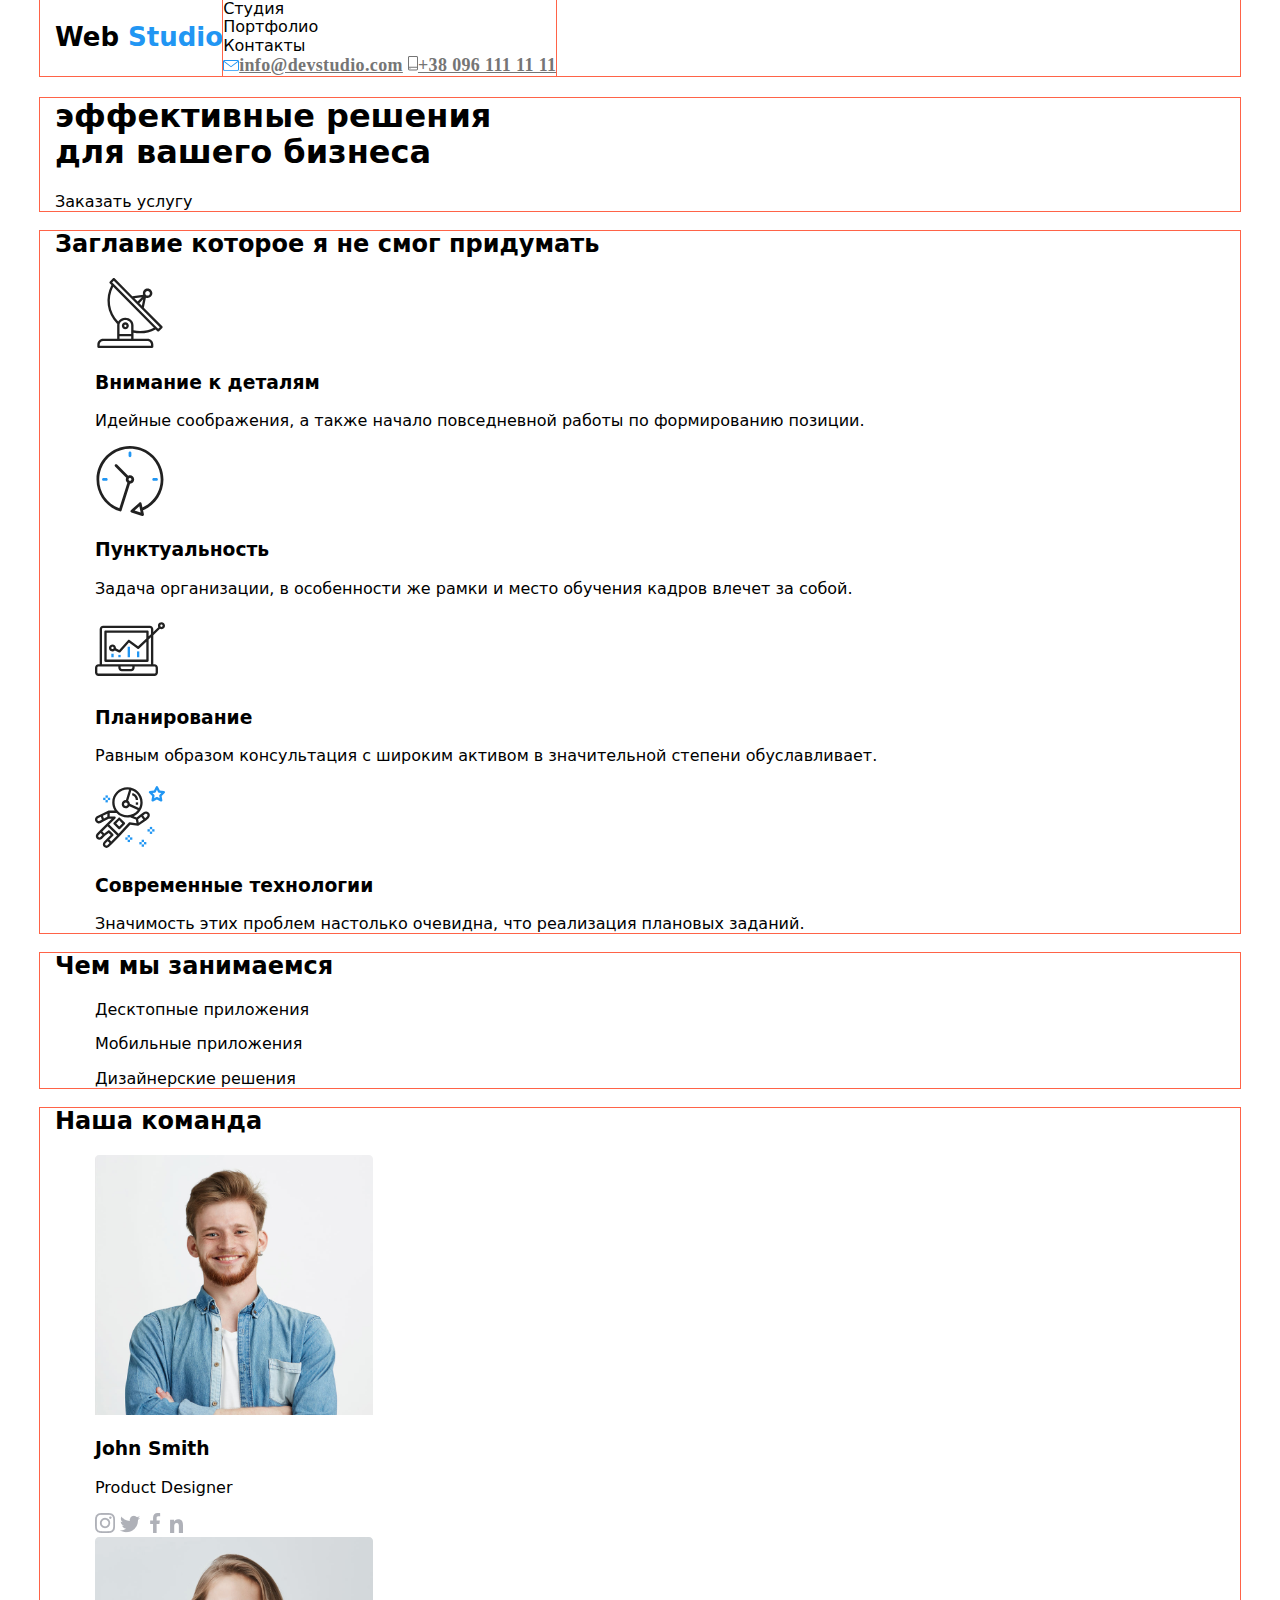
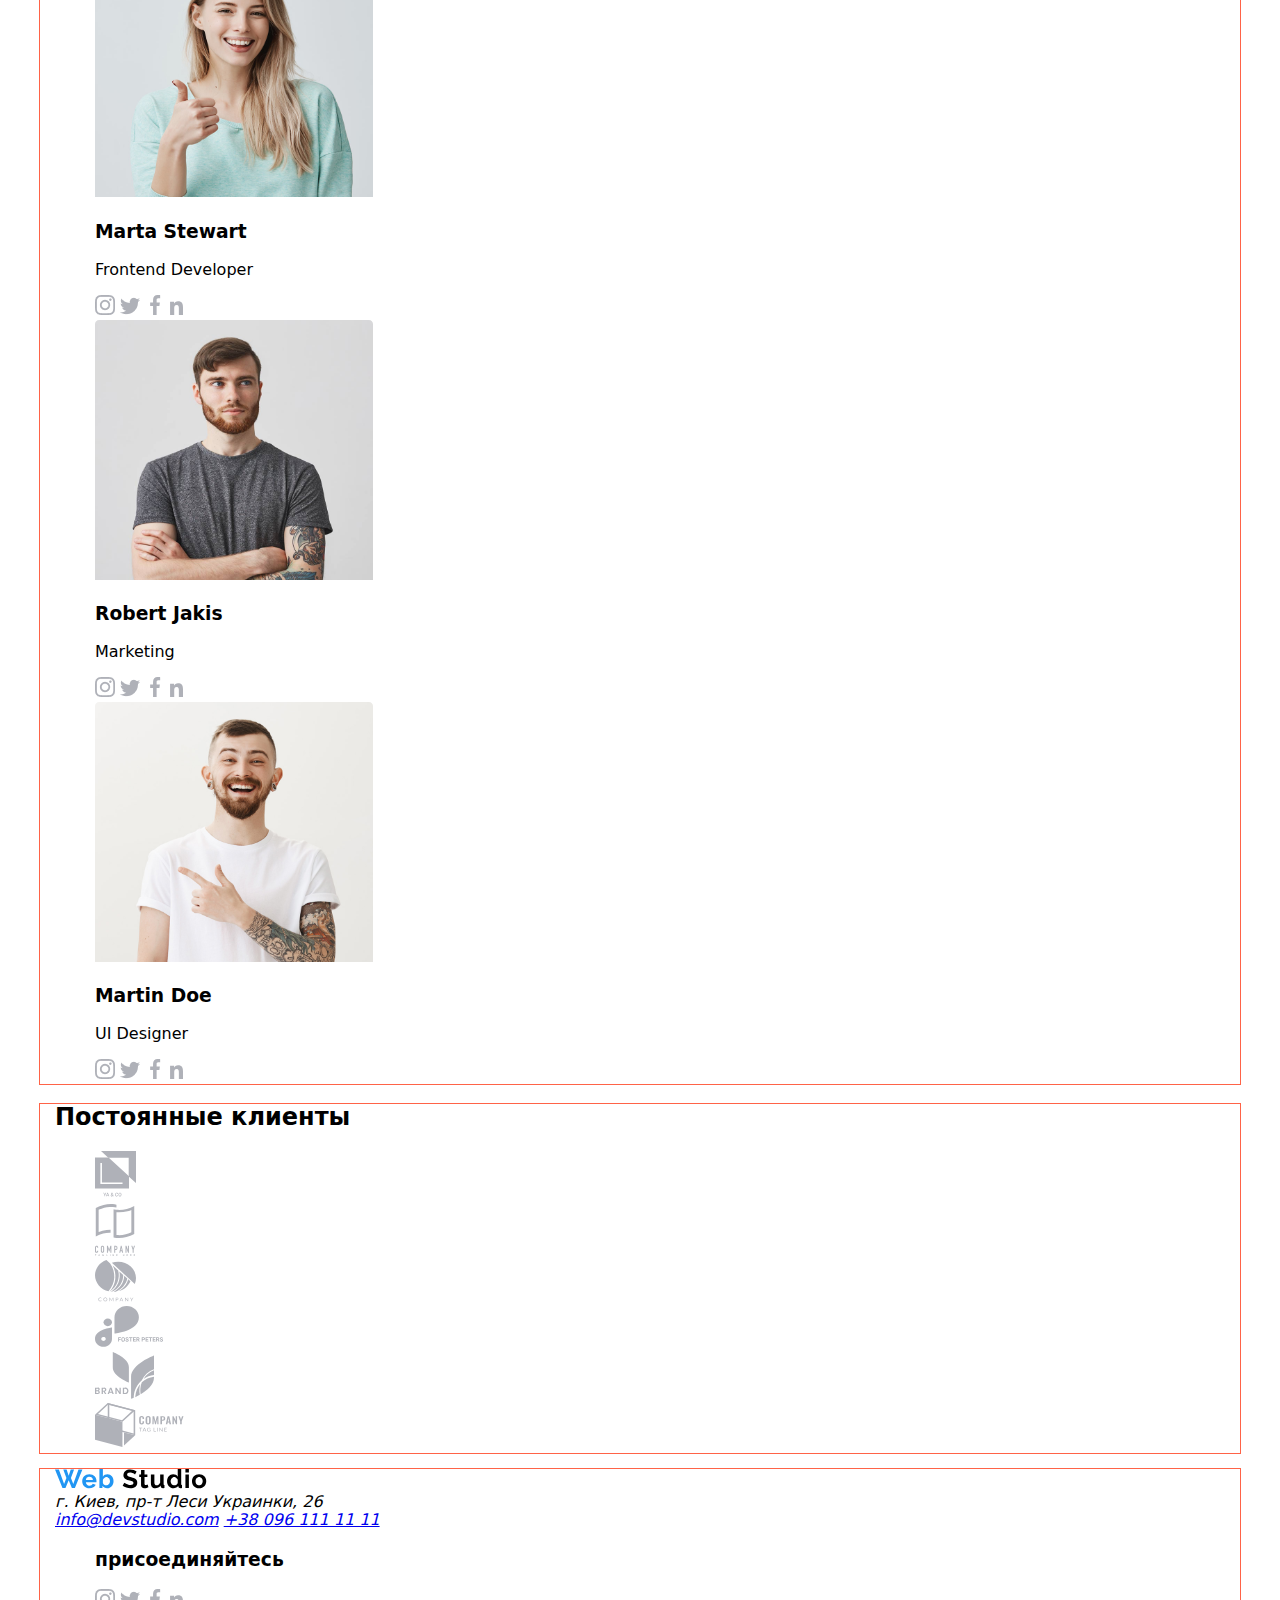
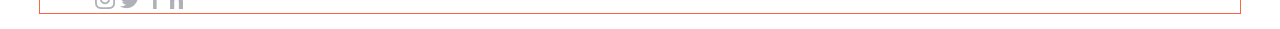
==== commit 323e5b1f: "1" ====
--- a/index.html
+++ b/index.html
@@ -2,378 +2,188 @@
 <html lang="ru">
 
 <head>
-    <meta charset="UTF-8" />
-    <meta name="viewport" content="width=device-width, initial-scale=1.0" />
-
+    <meta charset="UTF-8">
+    <meta name="viewport" content="width=device-width, initial-scale=1.0">
     <link rel="stylesheet"
         href="https://cdnjs.cloudflare.com/ajax/libs/modern-normalize/0.6.0/modern-normalize.min.css" />
     <link rel="stylesheet" href="./css/main.min.css" />
-    <!-- <link rel="stylesheet" href="./css/common.css" />
-  <link rel="stylesheet" href="./css/styles.css" /> -->
-    <title>WEBstudIO</title>
+    <title>Document</title>
 </head>
 
-<body class="page">
+<body>
     <!-- ==========================================================
                                            HEADER                  
  ============================================================== -->
-    <header class="page-header">
+    <header class="header">
         <div class="container">
-            <nav class="main-nav">
-                <a class="header-logo" href="./index.html">Web<span class="logo-color">Studio</span></a>
-                <ul class="nav-link list">
-                    <li class="item">
-                        <a href="./index.html" class="link-list current">Студия</a>
-                    </li>
-                    <li class="item">
-                        <a href="./portfolio.html" class="link-list">Портфолио</a>
-                    </li>
-                    <li class="item">
-                        <a href="./contacts.html" class="link-list">Контакты</a>
-                    </li>
-                </ul>
-                <address class="address">
-                    <a href="mailto:info@devstudio.com" class="link-list item">
-                        <svg class="mail" width="16" height="10.85">
-                            <use href="./img/sprite1.svg#mail"></use>
-                        </svg>
-                        info@devstudio.com</a>
-                    <a href="tel:+380961111111" class="link-list item">
-                        <svg class="phone" width="16" height="14.47">
-                            <use href="./img/sprite1.svg#hone"></use>
-                        </svg>
-                        +38 096 111 11 11</a>
-                </address>
+            <nav class="nav">
+                <a class="header-logo" href="./index.html">Web <span class="header-logo-color">Studio</span></a>
+                <button type="button" class="menu-button is-open" aria-expanded="false" aria-controls="menu-mobile"
+                    data-menu-button>
+                    <svg width="40" height="40" aria-label="Перключатель мобильного меню">
+                        <use class="icon-cross" href="./img/spritemobile.svg#cross"></use>
+                        <use class="icon-menu" href="./img/spritemobile.svg#menu"></use>
+                    </svg>
+                </button>
+                <div class="menu-mobile is-open" id="menu-mobile" data-menu>
+                    <ul class="header-link">
+                        <li class="nav-link">Студия</li>
+                        <li class="nav-link">Портфолио</li>
+                        <li class="nav-link">Контакты</li>
+                    </ul>
+                    <address>
+                        <img src="./img/maillogo.svg" alt=""><a class="nav-contacts"
+                            href="mailto:info@devstudio.com">info@devstudio.com</a>
+                        <img src="./img/phonelogo.svg" alt=""><a class="nav-contacts" href="tel:+380961111111">+38 096
+                            111 11 11</a>
+                    </address>
+                </div>
             </nav>
         </div>
+
     </header>
     <main>
-        <!-- HERO -->
-        <section class="hero overlay">
+        <!-- ГЕРОЙ -->
+        <div class="container">
+            <h1>эффективные решения<br> для вашего бизнеса</h1>
+            <p>Заказать услугу</p>
+        </div>
+        <!-- Заглавие которое я не смог придумать, но оно потом будет скрыто -->
+        <section>
             <div class="container">
-                <h1 class="hero-title">
-                    эффективные решения<br /> для вашего бизнеса
-                </h1>
-                <button class="hero-button" data-modal-open>Заказать услугу</button>
-                <!-- <a href="" class="hero-button">Заказать услугу</a> -->
-                <!--МОДАЛЬНОЕ ОКНО-->
-                <!-- <form class="backdrop is-hidden" data-modal>
-                    <div class="modal">
-                        <button class="modal-close" data-modal-close></button>
-                        <p class="modal-title">Оставьте свои данные, мы вам перезвоним</p>
-                        <ul class="modal__list">
-                            <li class="modal-item">
-                                <input type="text" id="name" class="modal-input" placeholder=" ">
-                                <label for="name" class="modal-label">Имя</label>
-                                <svg class="modal-icon">
-                                    <use href="./img/modal-icons.svg#person"></use>
-                                </svg>
-                            </li>
-                            <li class="modal-item">
-                                <input type="tel" id="tel" class="modal-input" placeholder=" ">
-                                <label for="tel" class="modal-label">Телефон</label>
-                                <svg class="modal-icon">
-                                    <use href="./img/modal-icons.svg#phone"></use>
-                                </svg>
-                            </li>
-                            <li class="modal-item">
-                                <input type="email" name="email" id="email" class="modal-input" placeholder=" ">
-                                <label for="email" class="modal-label">Почта</label>
-                                <svg class="modal-icon">
-                                    <use href="./img/modal-icons.svg#email"></use>
-                                </svg>
-                            </li>
-                            <li class="modal-item">
-                                <textarea name="comment" id="comment" class=" modal-comment" placeholder=" "></textarea>
-                                <label for="comment" class="modal-comment-label">Коментарий</label>
-                            </li>
-                            <li class="modal-item">
-                                <label class="modal-accept">
-                                    <input type="checkbox" name="policy" class="modal-policy">
-                                    <span class="modal-policy-icon"></span>
-                                    Соглашаюсь с рассылкой и принимаю
-                                    <a href="" class="modal-item--link">Условия договора</a>
-                                </label>
-                            </li>
-                        </ul>
-                        <button class="modal-button">Отправить</button>
-                    </div>
-                </form> -->
-            </div>
-        </section>
-        <!-- Заглавие которое я не смог придумать, но оно потом будет скрыто -->
-        <section class="section">
-            <div class="container">
-                <h2 class="section-title">Заглавие которое я не смог придумать</h2>
-                <ul class="about-us">
-                    <li class="antenna tests">
-                        <!-- <img src="./img/advantage.jpg" alt="" class="link" width="270" height="120">-->
-                        <h3 class="title">Внимание к деталям</h3>
-                        <p>
-                            Идейные соображения, а также начало повседневной работы по формированию позиции.
-                        </p>
+                <h2>Заглавие которое я не смог придумать</h2>
+                <ul>
+                    <li><img src="./img/antenna.svg" alt="">
+                        <h3>Внимание к деталям</h3>
+                        <p>Идейные соображения, а также начало повседневной работы по формированию позиции.</p>
                     </li>
-                    <li class="clock tests">
-                        <!-- <img src="./img/advantage.jpg" alt="" class="link" width="270" height="120">-->
-                        <h3 class="title">Пунктуальность</h3>
-                        <p>
-                            Задача организации, в особенности же рамки и место обучения кадров влечет за собой.
-                        </p>
+                    <li><img src="./img/clock.svg" alt="">
+                        <h3>Пунктуальность</h3>
+                        <p>Задача организации, в особенности же рамки и место обучения кадров влечет за собой.</p>
                     </li>
-                    <li class="computer tests">
-                        <!-- <img src="./img/advantage.jpg" alt="" class="link" width="270" height="120">-->
-                        <h3 class="title">Планирование</h3>
-                        <p>
-                            Равным образом консультация с широким активом в значительной степени обуславливает.
-                        </p>
+                    <li><img src="./img/diagram.svg" alt="">
+                        <h3>Планирование</h3>
+                        <p>Равным образом консультация с широким активом в значительной степени обуславливает.</p>
                     </li>
-                    <li class="kos tests">
-                        <!-- <img src=" ./img/advantage.jpg " alt=" " class="link " width="270 " height="120 ">-->
-                        <h3 class="title">Современные технологии</h3>
-                        <p>
-                            Значимость этих проблем настолько очевидна, что реализация плановых заданий.
-                        </p>
+                    <li><img src="./img/astronaut.svg" alt="">
+                        <h3>Современные технологии</h3>
+                        <p>Значимость этих проблем настолько очевидна, что реализация плановых заданий.</p>
                     </li>
                 </ul>
             </div>
         </section>
 
         <!-- Чем мы занимаемся -->
-        <section class="section">
+        <section>
             <div class="container">
-                <h2 class="section-title">Чем мы занимаемся</h2>
-                <ul class="work-list">
-                    <li>
-                        <img src="./img/noyt.jpg" alt="фото декстопные" width="370" height="294" />
-                        <div class="position-do">
-                            <p>Десктопные приложения</p>
-                        </div>
+                <h2>Чем мы занимаемся</h2>
+                <ul>
+                    <!-- <li><img src="./img/img1.svg" alt="фото декстопные" width="380"> -->
+                    <p>Десктопные приложения</p>
                     </li>
-
-                    <li>
-                        <img src="./img/mob.jpg" alt="фото Мобильные" width="370" height="294" />
-                        <div class="position-do">
-                            <p>Мобильные приложения</p>
-                        </div>
+                    <!-- <li><img src="./img/box.svg" alt="фото Мобильные" width="380"> -->
+                    <p>Мобильные приложения</p>
                     </li>
-                    <li>
-                        <img src="./img/monitor.jpg" alt="фото Дизайнерские решения" width="370" height="294" />
-                        <div class="position-do">
-                            <p>Дизайнерские решения</p>
-                        </div>
+                    <!-- <li><img src="./img/img3.svg" alt="фото Дизайнерские решения" width="380"> -->
+                    <p>Дизайнерские решения</p>
                     </li>
                 </ul>
             </div>
         </section>
 
+
         <!-- OUR TEAM -->
-        <section class="team-section">
-            <div class="container flex-team">
-                <h2 class="section-title">Наша команда</h2>
-                <ul class="team-list">
-                    <li class="hover-social">
-                        <img src="./img/imgjohn.svg " alt="John Smith " width="278" />
-                        <h3 lang="ru">Николай Кучеренко</h3>
+        <section>
+            <div class="container">
+                <h2>Наша команда</h2>
+                <ul>
+                    <li><img src="./img/imgjohn.svg" alt="John Smith" width="278">
+                        <h3 lang="en">John Smith</h3>
                         <p lang="en">Product Designer</p>
-                        <ul class="social-list">
-                            <a class="links-soc" href="https://www.instagram.com">
-                                <button class="btn-ic">
-                                    <svg class="btn-icon" width="20 " height="20">
-                                        <use href="./img/sprite.svg#instagram "></use>
-                                    </svg></button></a>
-                            <a href="https://twitter.com/ ">
-                                <button class="btn-ic">
-                                    <svg class="btn-icon" width="20" height="20">
-                                        <use href="./img/sprite.svg#twitter "></use>
-                                    </svg></button></a>
-                            <a href="https://www.facebook.com/ ">
-                                <button class="btn-ic">
-                                    <svg class="btn-icon" width="20 " height="20">
-                                        <use href="./img/sprite.svg#facebook "></use>
-                                    </svg></button></a>
-                            <a href="https://www.linkedin.com/ ">
-                                <button class="btn-ic">
-                                    <svg class="btn-icon" width="20 " height="20 ">
-                                        <use href="./img/sprite.svg#linkedin "></use>
-                                    </svg></button></a>
-                        </ul>
+                        <a href="https://www.instagram.com"><img src="./img/instagram.png" alt="instagram"></a>
+                        <a href="https://twitter.com/"><img src="./img/twiter.png" alt="twiter"></a>
+                        <a href="https://www.facebook.com/"><img src="./img/facebook.svg" alt="facebook"></a>
+                        <a href="https://www.linkedin.com/"><img src="./img/linkedin.svg" alt="linkedin"></a>
                     </li>
-                    <li class="hover-social">
-                        <img src="./img/imgmarta.svg" alt="arta Stewart" width="278" />
-                        <h3 lang="ru">Ольга Иванова</h3>
+                    <li><img src="./img/imgmarta.svg" alt="arta Stewart" width="278">
+                        <h3 lang="en">Marta Stewart</h3>
                         <p lang="en">Frontend Developer</p>
-                        <ul class="social-list">
-                            <a href="https://www.instagram.com">
-                                <button class="btn-ic">
-                                    <svg class="btn-icon" width="20 " height="20 ">
-                                        <use href="./img/sprite.svg#instagram "></use>
-                                    </svg></button></a>
-                            <a href="https://twitter.com/ ">
-                                <button class="btn-ic">
-                                    <svg class="btn-icon" width="20 " height="20 ">
-                                        <use href="./img/sprite.svg#twitter "></use>
-                                    </svg></button></a>
-                            <a href="https://www.facebook.com/ ">
-                                <button class="btn-ic">
-                                    <svg class="btn-icon" width="20 " height="20 ">
-                                        <use href="./img/sprite.svg#facebook "></use>
-                                    </svg></button></a>
-                            <a href="https://www.linkedin.com/ ">
-                                <button class="btn-ic">
-                                    <svg class="btn-icon" width="20 " height="20 ">
-                                        <use href="./img/sprite.svg#linkedin "></use>
-                                    </svg></button></a>
-                        </ul>
+                        <a href="https://www.instagram.com"><img src="./img/instagram.png" alt="instagram"></a>
+                        <a href="https://twitter.com/"><img src="./img/twiter.png" alt="twiter"></a>
+                        <a href="https://www.facebook.com/"><img src="./img/facebook.svg" alt="facebook"></a>
+                        <a href="https://www.linkedin.com/"><img src="./img/linkedin.svg" alt="linkedin"></a>
                     </li>
-                    <li class="hover-social">
-                        <img src="./img/imgrobert.svg " alt="Robert Jakis " width="278" />
-                        <h3 lang="ru">Андрей Шевченко</h3>
+                    <li><img src="./img/imgrobert.svg" alt="Robert Jakis" width="278">
+                        <h3 lang="en">Robert Jakis</h3>
                         <p lang="en">Marketing</p>
-                        <ul class="social-list">
-                            <a href="https://www.instagram.com ">
-                                <button class="btn-ic">
-                                    <svg class="btn-icon" width="20 " height="20 ">
-                                        <use href="./img/sprite.svg#instagram "></use>
-                                    </svg></button></a>
-                            <a href="https://twitter.com/ ">
-                                <button class="btn-ic">
-                                    <svg class="btn-icon" width="20 " height="20 ">
-                                        <use href="./img/sprite.svg#twitter "></use>
-                                    </svg></button></a>
-                            <a href="https://www.facebook.com/ ">
-                                <button class="btn-ic">
-                                    <svg class="btn-icon" width="20 " height="20 ">
-                                        <use href="./img/sprite.svg#facebook "></use>
-                                    </svg></button></a>
-                            <a href="https://www.linkedin.com/ ">
-                                <button class="btn-ic">
-                                    <svg class="btn-icon" width="20 " height="20 ">
-                                        <use href="./img/sprite.svg#linkedin "></use>
-                                    </svg></button></a>
-                        </ul>
+                        <a href="https://www.instagram.com"><img src="./img/instagram.png" alt="instagram"></a>
+                        <a href="https://twitter.com/"><img src="./img/twiter.png" alt="twiter"></a>
+                        <a href="https://www.facebook.com/"><img src="./img/facebook.svg" alt="facebook"></a>
+                        <a href="https://www.linkedin.com/"><img src="./img/linkedin.svg" alt="linkedin"></a>
                     </li>
-                    <li class="hover-social">
-                        <img src="./img/imgmartin.svg " alt="Martin Doe " width="278" />
-                        <h3 lang="ru">Иван Николаев</h3>
+                    <li><img src="./img/imgmartin.svg" alt="Martin Doe" width="278">
+                        <h3 lang="en">Martin Doe</h3>
                         <p lang="en">UI Designer</p>
-                        <ul class="social-list">
-                            <a href="https://www.instagram.com">
-                                <button class="btn-ic">
-                                    <svg class="btn-icon" width="20 " height="20 ">
-                                        <use href="./img/sprite.svg#instagram "></use>
-                                    </svg></button></a>
-                            <a href="https://twitter.com/ ">
-                                <button class="btn-ic">
-                                    <svg class="btn-icon" width="20 " height="20 ">
-                                        <use href="./img/sprite.svg#twitter "></use>
-                                    </svg></button></a>
-                            <a href="https://www.facebook.com/ ">
-                                <button class="btn-ic">
-                                    <svg class="btn-icon" width="20 " height="20 ">
-                                        <use href="./img/sprite.svg#facebook "></use>
-                                    </svg></button></a>
-                            <a href="https://www.linkedin.com/ ">
-                                <button class="btn-ic">
-                                    <svg class="btn-icon" width="20 " height="20 ">
-                                        <use href="./img/sprite.svg#linkedin "></use>
-                                    </svg></button></a>
-                        </ul>
+                        <a href="https://www.instagram.com"><img src="./img/instagram.png" alt="instagram"></a>
+                        <a href="https://twitter.com/"><img src="./img/twiter.png" alt="twiter"></a>
+                        <a href="https://www.facebook.com/"><img src="./img/facebook.svg" alt="facebook"></a>
+                        <a href="https://www.linkedin.com/"><img src="./img/linkedin.svg" alt="linkedin"></a>
                     </li>
                 </ul>
             </div>
         </section>
 
         <!-- Постоянные клиенты -->
-        <section class="section">
+        <section>
             <div class="container">
-                <h2 class="section-title">Постоянные клиенты</h2>
-                <ul class="regular-customers">
-                    <li class="size-customers">
-                        <a href=" / ">
-                            <svg class="color" width="44" height="49">
-                                <use href="./img/spclients.svg#Client1"></use>
-                            </svg>
-                        </a>
+                <h2>Постоянные клиенты</h2>
+                <ul>
+                    <li>
+                        <a href="/"><img src="./img/Client1.svg" alt="name company1"></a>
                     </li>
-                    <li class="size-customers">
-                        <a class="color" href="/ ">
-                            <svg class="color" width="40" height="52">
-                                <use href="./img/spclients.svg#Client2"></use>
-                            </svg>
-                        </a>
+                    <li>
+                        <a href="/"><img src="./img/Client2.svg" alt="name company2"></a>
                     </li>
-                    <li class="size-customers">
-                        <a href="/ ">
-                            <svg class="color" width="41" height="43">
-                                <use href="./img/spclients.svg#Client3"></use>
-                            </svg></a>
+                    <li>
+                        <a href="/"><img src="./img/Client3.svg" alt="name company3"></a>
                     </li>
-                    <li class="size-customers">
-                        <a href="/ "><svg class="color" width="80" height="42">
-                                <use href="./img/spclients.svg#Client4"></use>
-                            </svg></a>
+                    <li>
+                        <a href="/"><img src="./img/Client4.svg" alt="name company4"></a>
                     </li>
-                    <li class="size-customers">
-                        <a href="/ "><svg class="color" width="59" height="47">
-                                <use href="./img/spclients.svg#Client5"></use>
-                            </svg></a>
+                    <li>
+                        <a href="/"><img src="./img/Client5.svg" alt="name company5"></a>
                     </li>
-                    <li class="size-customers">
-                        <a href="/ "><svg class="color" width="88" height="45">
-                                <use href="./img/spclients.svg#Client6"></use>
-                            </svg></a>
+                    <li>
+                        <a href="/"><img src="./img/Client6.svg" alt="name company6"></a>
                     </li>
                 </ul>
             </div>
         </section>
     </main>
     <!-- FOOTER -->
-    <footer class="footer">
-        <div class="container footer-flex">
+    <footer>
+        <div class="container"><a href="/"><img src="./img/logo.svg" alt="логотип студии"></a>
             <address>
-                <a class="footer-logo" href="./index.html ">Web<span class="logo-color">Studio</span></a>
-                <br />г. Киев, пр-т Леси Украинки, 26 <br /><a
-                    href="mailto:info@devstudio.com ">info@devstudio.com</a><br />
-                <a href="tel:+380961111111 ">+38 096 111 11 11</a>
+                г. Киев, пр-т Леси Украинки, 26
             </address>
-            <div class="join">
-                <b class="title-go">присоединяйтесь</b>
-                <ul class="social-list">
-                    <a href="https://www.instagram.com">
-                        <button class="ftr-ic">
-                            <svg class="ftr-icon" width="20" height="20">
-                                <use href="./img/sprite.svg#instagram "></use>
-                            </svg></button></a>
-                    <a href="https://twitter.com/ ">
-                        <button class="ftr-ic">
-                            <svg class="ftr-icon" width="20 " height="20">
-                                <use href="./img/sprite.svg#twitter"></use>
-                            </svg></button></a>
-                    <a href="https://www.facebook.com/ ">
-                        <button class="ftr-ic">
-                            <svg class="ftr-icon" width="20" height="20">
-                                <use href="./img/sprite.svg#facebook "></use>
-                            </svg></button></a>
-                    <a href="https://www.linkedin.com/ ">
-                        <button class="ftr-ic">
-                            <svg class="ftr-icon" width="20 " height="20">
-                                <use href="./img/sprite.svg#linkedin "></use>
-                            </svg></button></a>
-                </ul>
-            </div>
-            <div class="test-flex">
-                <p class="do-it">Подпишитесь на рассылку</p>
-                <form class="js-speaker-form ftr-input">
-                    <input type="mail" name="mail" id="mail" placeholder="E-mail">
-                    <button class="button-ftr" type="submit">Подписаться</button>
-                </form>
-            </div>
+            <address>
+                <a href="mailto:info@devstudio.com">info@devstudio.com</a>
+                <a href="tel:+380961111111">+38 096 111 11 11</a>
+            </address>
+            <ul>
+                <li>
+                    <h3>присоединяйтесь</h3>
+                    <a href="https://www.instagram.com"><img src="./img/instagram.png" alt="instagram"></a>
+                    <a href="https://twitter.com/"><img src="./img/twiter.png" alt="twiter"></a>
+                    <a href="https://www.facebook.com/"><img src="./img/facebook.svg" alt="facebook"></a>
+                    <a href="https://www.linkedin.com/"><img src="./img/linkedin.svg" alt="linkedin"></a>
+                </li>
+            </ul>
         </div>
-        <!-- <p class="coop">2020 | Developed by Nebrat</p> -->
     </footer>
-
-    <!-- Ставим перед закрывающим тегом body -->
+    <script src="./js/menu.js"></script>
     <script src="./js/modal.js"></script>
 </body>
 
+
 </html>--- a/css/main.min.css
+++ b/css/main.min.css
@@ -1,2 +1,2 @@
-.container{padding-left:15px;padding-right:15px;margin-left:auto;margin-right:auto}@media screen and (min-width: 480px){.container{width:480px}}@media screen and (min-width: 768px){.container{width:768px}}@media screen and (min-width: 1200px){.container{width:1200px}}ul{list-style:none}
+html{-webkit-box-sizing:border-box;box-sizing:border-box}*,*::before,*::after{-webkit-box-sizing:inherit;box-sizing:inherit}.page{background-color:#ffffff;color:#212121;font-family:Roboto, sans-serif;letter-spacing:0.03em}.container{padding-left:15px;padding-right:15px;margin-left:auto;margin-right:auto;outline:1px solid tomato}@media (min-width: 479px){.container{width:479px}}@media screen and (min-width: 767px){.container{width:767px}}@media screen and (min-width: 1200px){.container{width:1200px}}ul{list-style:none}.header-logo{color:#000000;font-weight:700;font-size:26px;line-height:1.9;text-decoration:none}.header-logo-color{color:#2196F3}.header-link{margin-top:0;margin-bottom:0;padding-left:0}.header{position:relative}.menu-button{display:-webkit-inline-box;display:-ms-inline-flexbox;display:inline-flex;margin-top:10px;margin-bottom:10px;border:none;background-color:transparent}.menu-button .icon-cross{display:none}.menu-button.is-open .icon-cross{display:block}.menu-button.is-open .icon-menu{display:none}@media screen and (min-width: 767px){.menu-button{display:none}}.nav{position:relative;display:-webkit-box;display:-ms-flexbox;display:flex;-webkit-box-align:center;-ms-flex-align:center;align-items:center}@media screen and (max-width: 767px){.nav{-webkit-box-pack:justify;-ms-flex-pack:justify;justify-content:space-between}}.menu-mobile{outline:solid 1px tomato}.menu-mobile.is-open{display:block}@media screen and (max-width: 767px){.menu-mobile{display:none;position:absolute;top:100%;left:0;width:100%;background-color:white}}.nav-link:hover{color:#2196F3}.nav-link:focus{color:#2196F3}@media screen and (max-width: 767px){.nav-link{text-align:center;font-style:normal;font-weight:500;font-size:18px;line-height:21px;letter-spacing:0.02em}}@media screen and (max-width: 767px){.nav-link:not(:last-child){margin-bottom:40px}}.nav-contacts{font-family:Roboto;font-style:normal;font-weight:bold;font-size:18px;line-height:21px;letter-spacing:0.02em;color:#757575}
 /*# sourceMappingURL=main.min.css.map */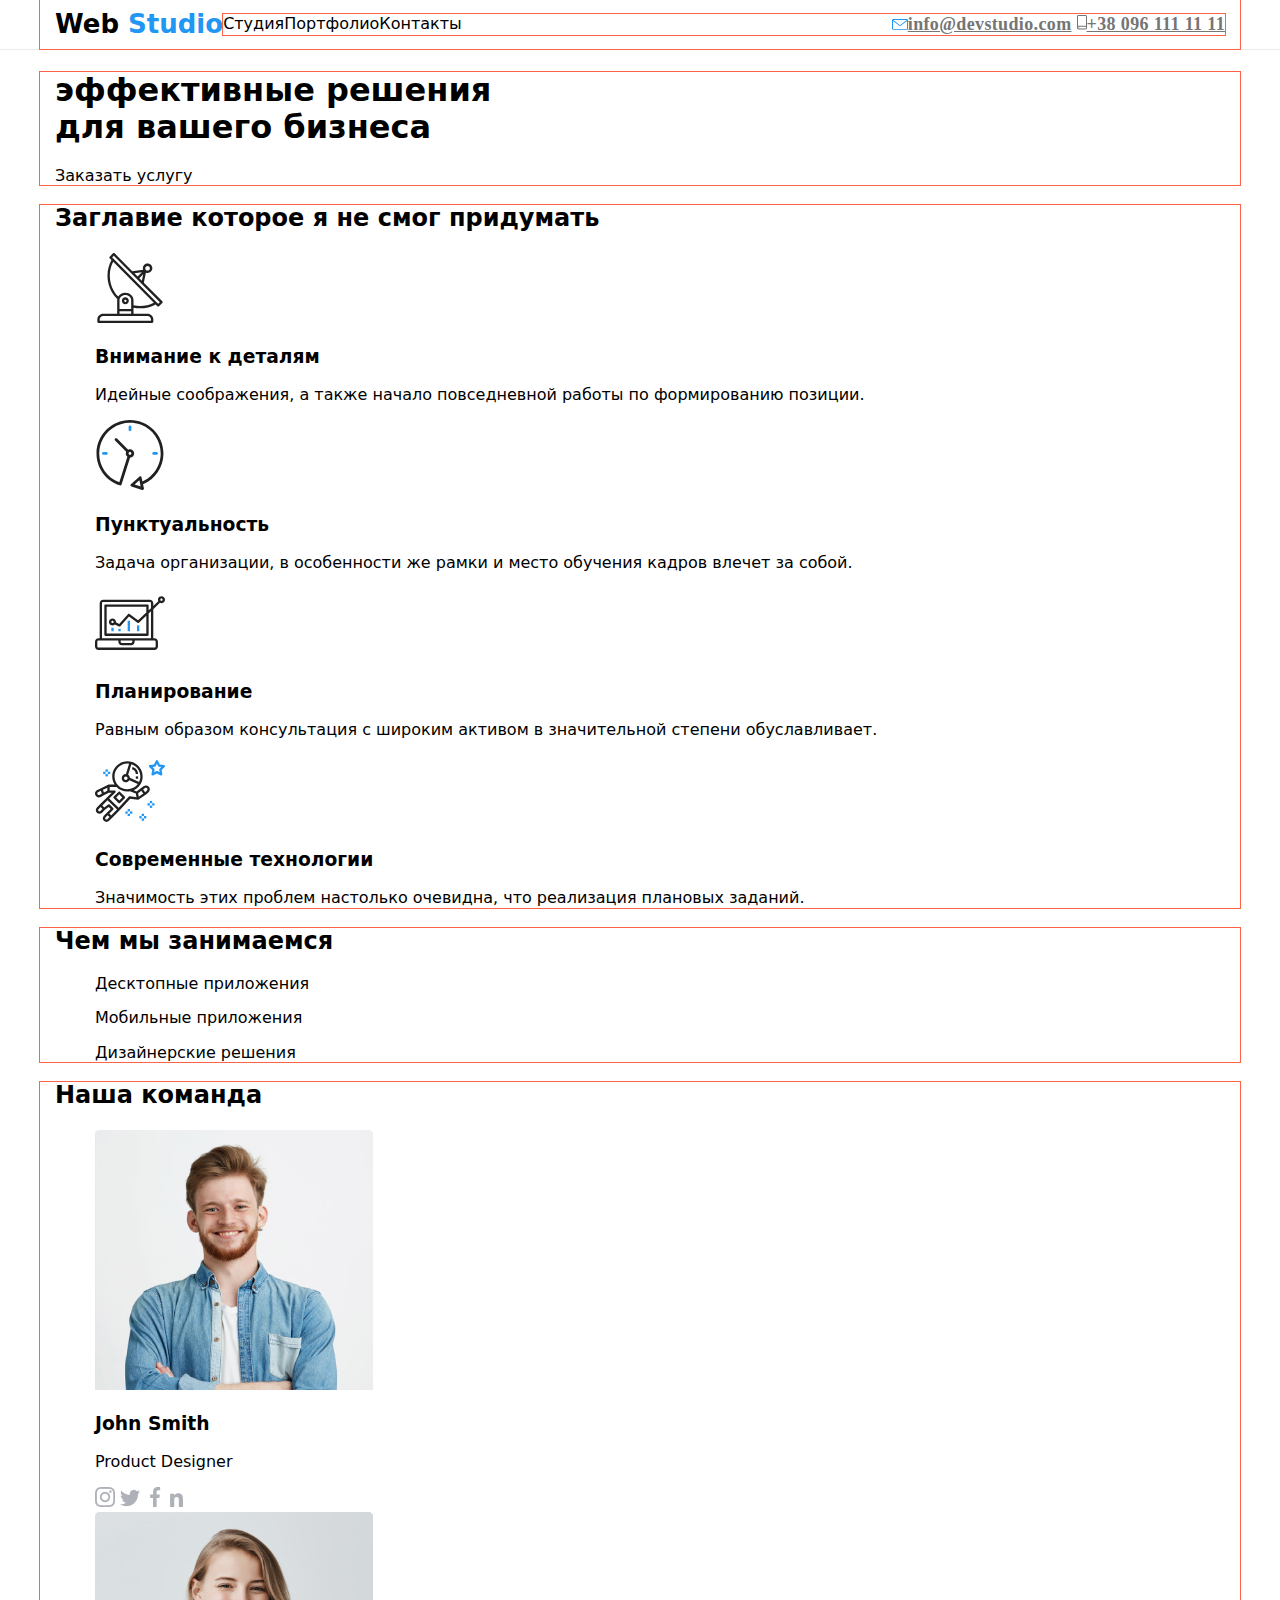
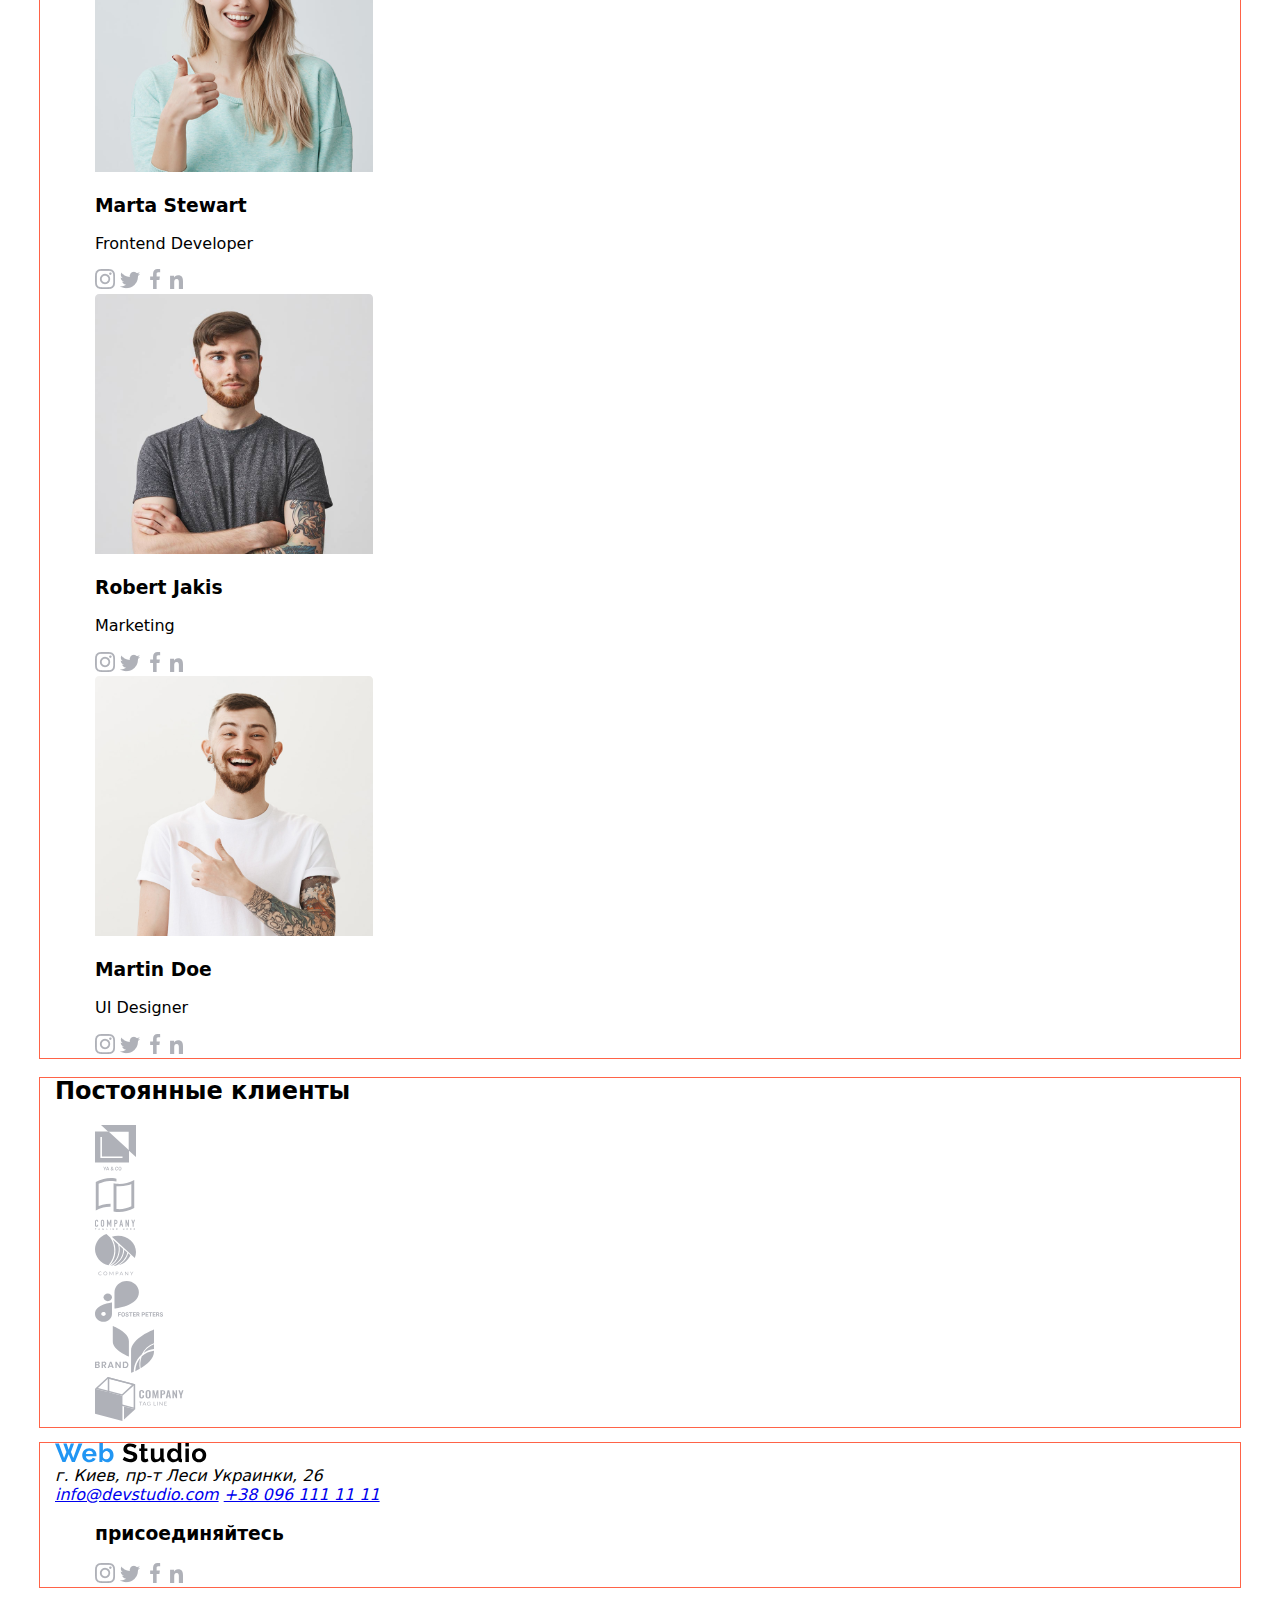
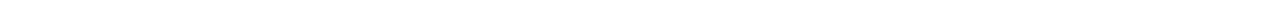
==== commit e3935023: "1" ====
--- a/index.html
+++ b/index.html
@@ -31,12 +31,15 @@
                         <li class="nav-link">Портфолио</li>
                         <li class="nav-link">Контакты</li>
                     </ul>
-                    <address>
-                        <img src="./img/maillogo.svg" alt=""><a class="nav-contacts"
-                            href="mailto:info@devstudio.com">info@devstudio.com</a>
-                        <img src="./img/phonelogo.svg" alt=""><a class="nav-contacts" href="tel:+380961111111">+38 096
-                            111 11 11</a>
-                    </address>
+                    <div class="nav-adress">
+                        <address>
+                            <img src="./img/maillogo.svg" alt=""><a class="nav-contacts"
+                                href="mailto:info@devstudio.com">info@devstudio.com</a>
+                            <img src="./img/phonelogo.svg" alt=""><a class="nav-contacts" href="tel:+380961111111">+38
+                                096
+                                111 11 11</a>
+                        </address>
+                    </div>
                 </div>
             </nav>
         </div>
@@ -45,7 +48,7 @@
     <main>
         <!-- ГЕРОЙ -->
         <div class="container">
-            <h1>эффективные решения<br> для вашего бизнеса</h1>
+            <h1 class="hero-title">эффективные решения<br> для вашего бизнеса</h1>
             <p>Заказать услугу</p>
         </div>
         <!-- Заглавие которое я не смог придумать, но оно потом будет скрыто -->
--- a/css/main.min.css
+++ b/css/main.min.css
@@ -1,2 +1,2 @@
-html{-webkit-box-sizing:border-box;box-sizing:border-box}*,*::before,*::after{-webkit-box-sizing:inherit;box-sizing:inherit}.page{background-color:#ffffff;color:#212121;font-family:Roboto, sans-serif;letter-spacing:0.03em}.container{padding-left:15px;padding-right:15px;margin-left:auto;margin-right:auto;outline:1px solid tomato}@media (min-width: 479px){.container{width:479px}}@media screen and (min-width: 767px){.container{width:767px}}@media screen and (min-width: 1200px){.container{width:1200px}}ul{list-style:none}.header-logo{color:#000000;font-weight:700;font-size:26px;line-height:1.9;text-decoration:none}.header-logo-color{color:#2196F3}.header-link{margin-top:0;margin-bottom:0;padding-left:0}.header{position:relative}.menu-button{display:-webkit-inline-box;display:-ms-inline-flexbox;display:inline-flex;margin-top:10px;margin-bottom:10px;border:none;background-color:transparent}.menu-button .icon-cross{display:none}.menu-button.is-open .icon-cross{display:block}.menu-button.is-open .icon-menu{display:none}@media screen and (min-width: 767px){.menu-button{display:none}}.nav{position:relative;display:-webkit-box;display:-ms-flexbox;display:flex;-webkit-box-align:center;-ms-flex-align:center;align-items:center}@media screen and (max-width: 767px){.nav{-webkit-box-pack:justify;-ms-flex-pack:justify;justify-content:space-between}}.menu-mobile{outline:solid 1px tomato}.menu-mobile.is-open{display:block}@media screen and (max-width: 767px){.menu-mobile{display:none;position:absolute;top:100%;left:0;width:100%;background-color:white}}.nav-link:hover{color:#2196F3}.nav-link:focus{color:#2196F3}@media screen and (max-width: 767px){.nav-link{text-align:center;font-style:normal;font-weight:500;font-size:18px;line-height:21px;letter-spacing:0.02em}}@media screen and (max-width: 767px){.nav-link:not(:last-child){margin-bottom:40px}}.nav-contacts{font-family:Roboto;font-style:normal;font-weight:bold;font-size:18px;line-height:21px;letter-spacing:0.02em;color:#757575}
+html{-webkit-box-sizing:border-box;box-sizing:border-box}*,*::before,*::after{-webkit-box-sizing:inherit;box-sizing:inherit}.page{background-color:#ffffff;color:#212121;font-family:Roboto, sans-serif;letter-spacing:0.03em}.container{padding-left:15px;padding-right:15px;margin-left:auto;margin-right:auto;outline:1px solid tomato}@media (min-width: 479px){.container{width:479px}}@media screen and (min-width: 767px){.container{width:767px}}@media screen and (min-width: 1200px){.container{width:1200px}}ul{list-style:none}.header-logo{color:#000000;font-weight:700;font-size:26px;line-height:1.9;text-decoration:none}.header-logo-color{color:#2196F3}.header-link{margin-top:0;margin-bottom:0;padding-left:0}.header{position:relative;border-bottom:1px solid #ECECEC}.menu-button{display:-webkit-inline-box;display:-ms-inline-flexbox;display:inline-flex;margin-top:10px;margin-bottom:10px;border:none;background-color:transparent}.menu-button .icon-cross{display:none}.menu-button.is-open .icon-cross{display:block}.menu-button.is-open .icon-menu{display:none}@media screen and (min-width: 767px){.menu-button{display:none}}.nav{position:relative;display:-webkit-box;display:-ms-flexbox;display:flex;-webkit-box-align:center;-ms-flex-align:center;align-items:center}@media screen and (max-width: 767px){.nav{-webkit-box-pack:justify;-ms-flex-pack:justify;justify-content:space-between}}.menu-mobile{outline:solid 1px tomato}@media screen and (min-width: 320px) and (max-width: 767px){.menu-mobile.is-open{display:block}}@media screen and (max-width: 767px){.menu-mobile{display:none;position:absolute;top:100%;left:0;width:100%;background-color:white}}@media screen and (min-width: 767px){.menu-mobile{display:-webkit-box;display:-ms-flexbox;display:flex;-webkit-box-align:center;-ms-flex-align:center;align-items:center;-webkit-box-flex:1;-ms-flex-positive:1;flex-grow:1;-webkit-box-pack:justify;-ms-flex-pack:justify;justify-content:space-between}}.nav-link:hover{color:#2196F3}.nav-link:focus{color:#2196F3}@media screen and (max-width: 767px){.nav-link{text-align:center;font-style:normal;font-weight:500;font-size:18px;line-height:21px;letter-spacing:0.02em}}@media screen and (max-width: 767px){.nav-link:not(:last-child){margin-bottom:40px}.nav-link:not(:last-child):first-child{margin-top:60px}}.nav-contacts{font-family:Roboto;font-style:normal;font-weight:bold;font-size:18px;line-height:21px;letter-spacing:0.02em;color:#757575}@media screen and (max-width: 767px){.nav-contacts{margin-top:60px}}@media screen and (min-width: 767px){.header-link{display:-webkit-box;display:-ms-flexbox;display:flex}}
 /*# sourceMappingURL=main.min.css.map */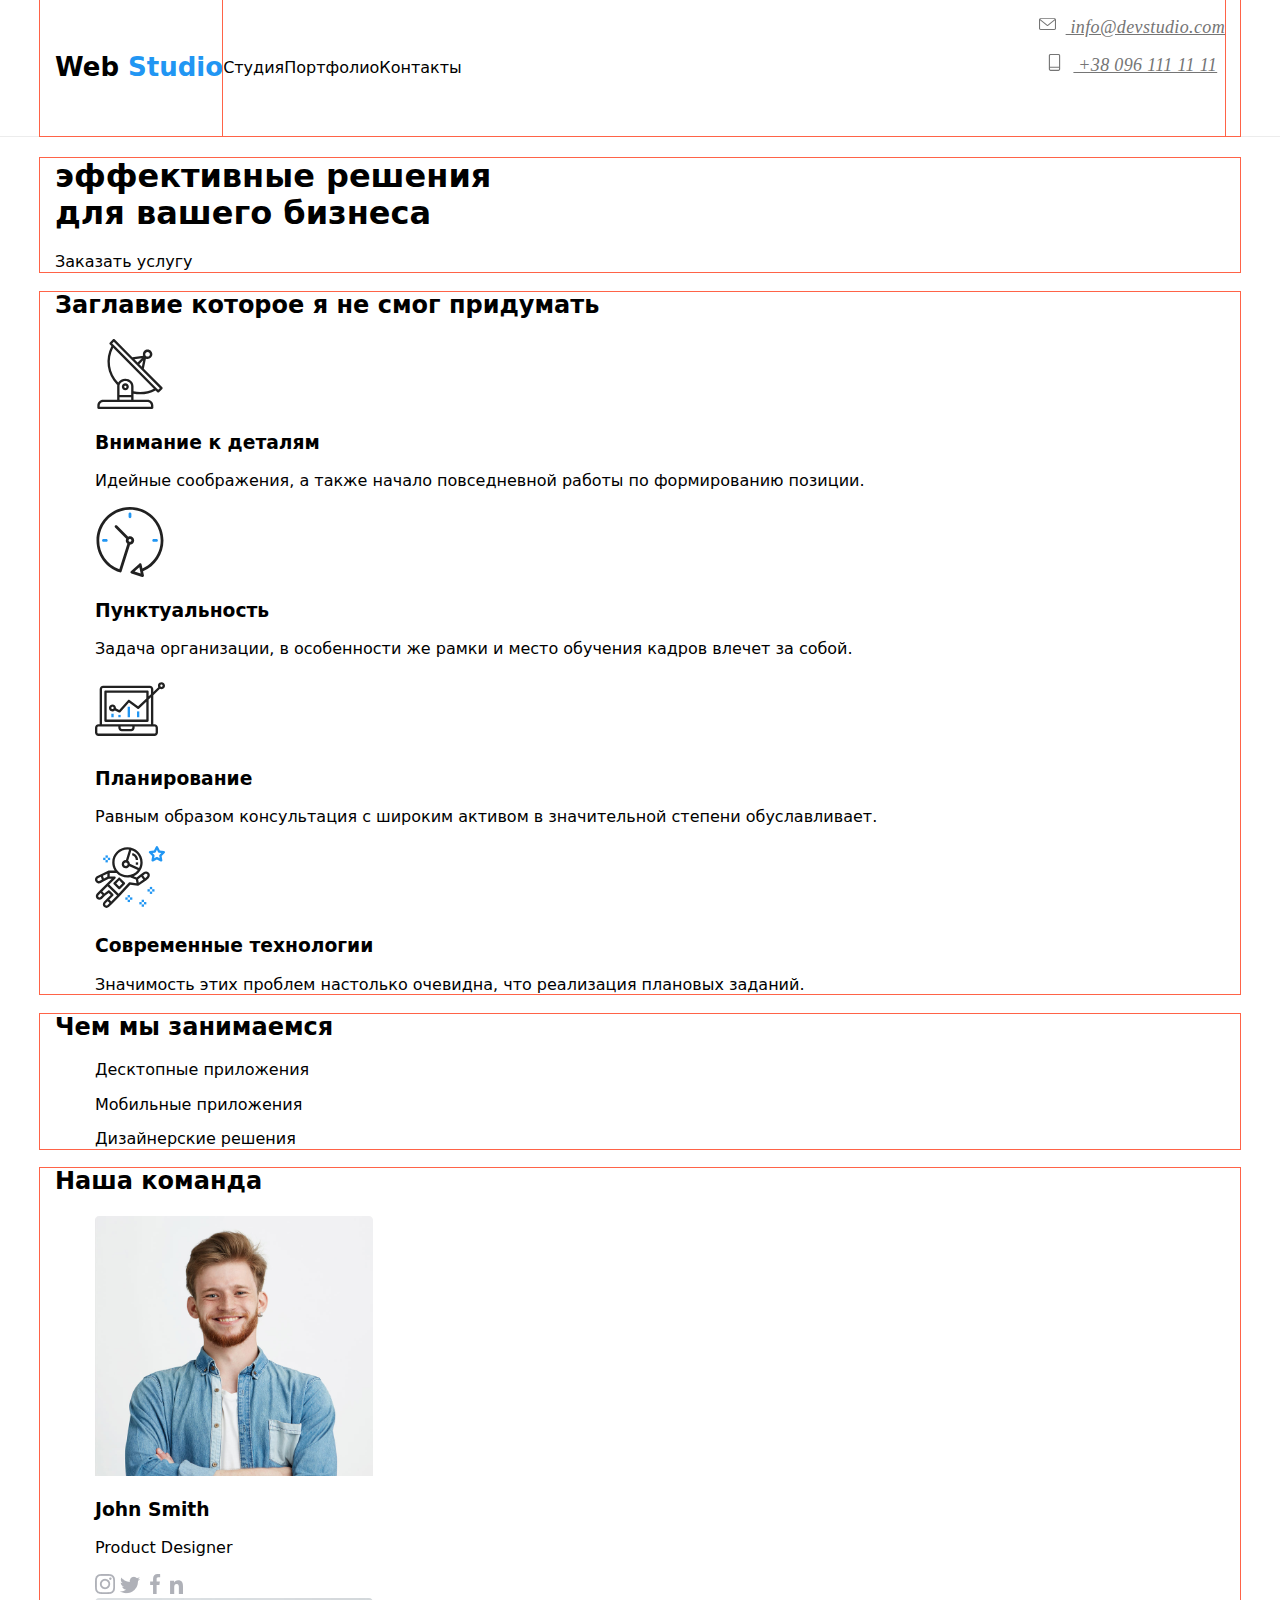
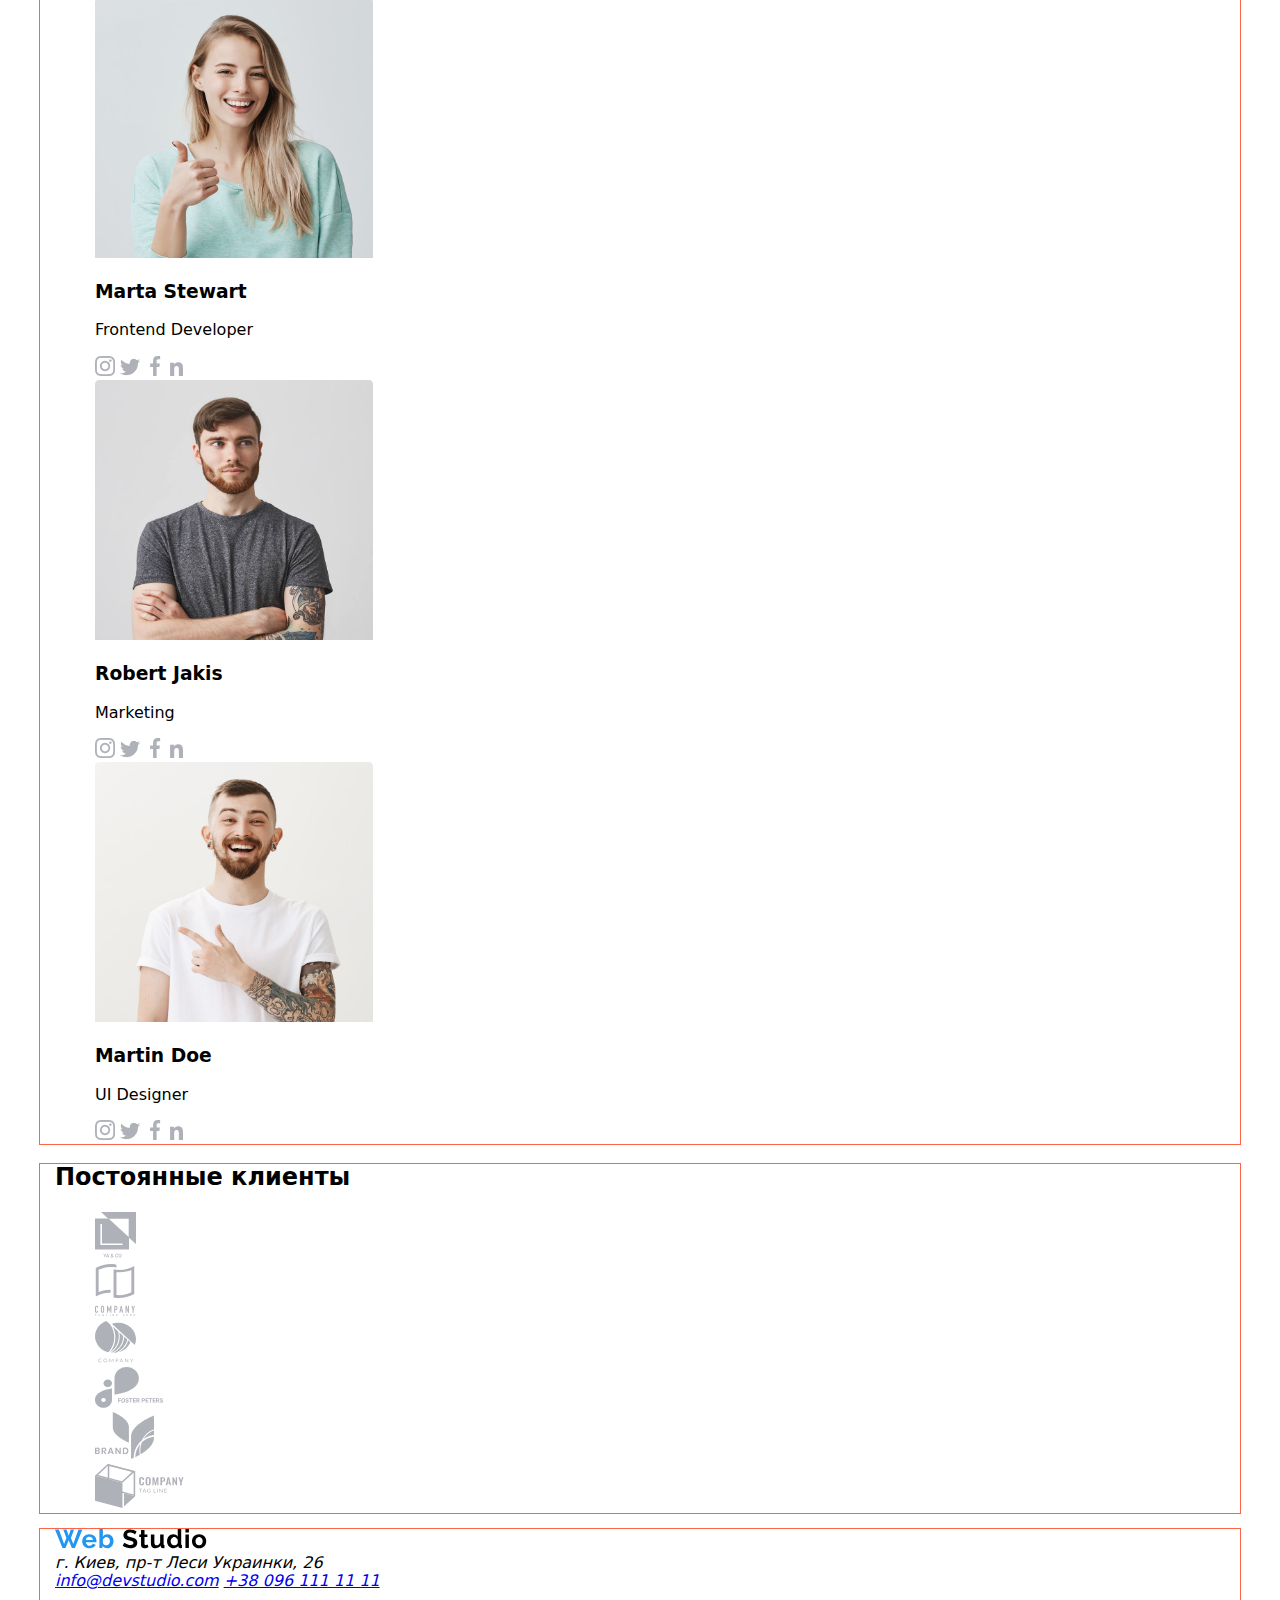
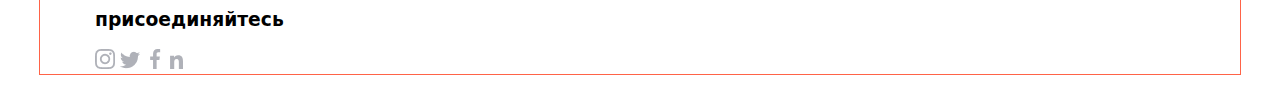
==== commit 8e2a2b88: "1" ====
--- a/index.html
+++ b/index.html
@@ -32,16 +32,28 @@
                         <li class="nav-link">Контакты</li>
                     </ul>
                     <div class="nav-adress">
-                        <address>
-                            <img src="./img/maillogo.svg" alt=""><a class="nav-contacts"
-                                href="mailto:info@devstudio.com">info@devstudio.com</a>
-                            <img src="./img/phonelogo.svg" alt=""><a class="nav-contacts" href="tel:+380961111111">+38
-                                096
-                                111 11 11</a>
+                        <address class="menu-address">
+                            <ul class="menu-address__content">
+                                <li class="menu-address__item"><a href="mailto:info@devstudio.com"
+                                        class="menu-address__link">
+                                        <svg class="menu-address__icon">
+                                            <use href="./img/symbol-defs.svg#icon-mail"></use>
+                                        </svg>
+                                        info@devstudio.com
+                                    </a></li>
+                                <li class="menu-address__item">
+                                    <a href="tel:+380961111111" class="menu-address__link">
+                                        <svg class="menu-address__icon">
+                                            <use href="./img/symbol-defs.svg#icon-phone"></use>
+                                        </svg>
+                                        +38 096 111 11 11</a>
+                                </li>
+                            </ul>
                         </address>
                     </div>
                 </div>
-            </nav>
+        </div>
+        </nav>
         </div>
 
     </header>
--- a/css/main.min.css
+++ b/css/main.min.css
@@ -1,2 +1,2 @@
-html{-webkit-box-sizing:border-box;box-sizing:border-box}*,*::before,*::after{-webkit-box-sizing:inherit;box-sizing:inherit}.page{background-color:#ffffff;color:#212121;font-family:Roboto, sans-serif;letter-spacing:0.03em}.container{padding-left:15px;padding-right:15px;margin-left:auto;margin-right:auto;outline:1px solid tomato}@media (min-width: 479px){.container{width:479px}}@media screen and (min-width: 767px){.container{width:767px}}@media screen and (min-width: 1200px){.container{width:1200px}}ul{list-style:none}.header-logo{color:#000000;font-weight:700;font-size:26px;line-height:1.9;text-decoration:none}.header-logo-color{color:#2196F3}.header-link{margin-top:0;margin-bottom:0;padding-left:0}.header{position:relative;border-bottom:1px solid #ECECEC}.menu-button{display:-webkit-inline-box;display:-ms-inline-flexbox;display:inline-flex;margin-top:10px;margin-bottom:10px;border:none;background-color:transparent}.menu-button .icon-cross{display:none}.menu-button.is-open .icon-cross{display:block}.menu-button.is-open .icon-menu{display:none}@media screen and (min-width: 767px){.menu-button{display:none}}.nav{position:relative;display:-webkit-box;display:-ms-flexbox;display:flex;-webkit-box-align:center;-ms-flex-align:center;align-items:center}@media screen and (max-width: 767px){.nav{-webkit-box-pack:justify;-ms-flex-pack:justify;justify-content:space-between}}.menu-mobile{outline:solid 1px tomato}@media screen and (min-width: 320px) and (max-width: 767px){.menu-mobile.is-open{display:block}}@media screen and (max-width: 767px){.menu-mobile{display:none;position:absolute;top:100%;left:0;width:100%;background-color:white}}@media screen and (min-width: 767px){.menu-mobile{display:-webkit-box;display:-ms-flexbox;display:flex;-webkit-box-align:center;-ms-flex-align:center;align-items:center;-webkit-box-flex:1;-ms-flex-positive:1;flex-grow:1;-webkit-box-pack:justify;-ms-flex-pack:justify;justify-content:space-between}}.nav-link:hover{color:#2196F3}.nav-link:focus{color:#2196F3}@media screen and (max-width: 767px){.nav-link{text-align:center;font-style:normal;font-weight:500;font-size:18px;line-height:21px;letter-spacing:0.02em}}@media screen and (max-width: 767px){.nav-link:not(:last-child){margin-bottom:40px}.nav-link:not(:last-child):first-child{margin-top:60px}}.nav-contacts{font-family:Roboto;font-style:normal;font-weight:bold;font-size:18px;line-height:21px;letter-spacing:0.02em;color:#757575}@media screen and (max-width: 767px){.nav-contacts{margin-top:60px}}@media screen and (min-width: 767px){.header-link{display:-webkit-box;display:-ms-flexbox;display:flex}}
+html{-webkit-box-sizing:border-box;box-sizing:border-box}*,*::before,*::after{-webkit-box-sizing:inherit;box-sizing:inherit}.page{background-color:#ffffff;color:#212121;font-family:Roboto, sans-serif;letter-spacing:0.03em}.container{padding-left:15px;padding-right:15px;margin-left:auto;margin-right:auto;outline:1px solid tomato}@media (min-width: 479px){.container{width:479px}}@media screen and (min-width: 767px){.container{width:767px}}@media screen and (min-width: 1200px){.container{width:1200px}}ul{list-style:none}.header-logo{color:#000000;font-weight:700;font-size:26px;line-height:1.9;text-decoration:none}.header-logo-color{color:#2196F3}.header-link{margin-top:0;margin-bottom:0;padding-left:0}.header{position:relative;border-bottom:1px solid #ECECEC}.menu-button{display:-webkit-inline-box;display:-ms-inline-flexbox;display:inline-flex;margin-top:10px;margin-bottom:10px;border:none;background-color:transparent}.menu-button .icon-cross{display:none}.menu-button.is-open .icon-cross{display:block}.menu-button.is-open .icon-menu{display:none}@media screen and (min-width: 767px){.menu-button{display:none}}.nav{position:relative;display:-webkit-box;display:-ms-flexbox;display:flex;-webkit-box-align:center;-ms-flex-align:center;align-items:center}@media screen and (max-width: 767px){.nav{-webkit-box-pack:justify;-ms-flex-pack:justify;justify-content:space-between}}.menu-mobile{outline:solid 1px tomato}@media screen and (min-width: 320px) and (max-width: 767px){.menu-mobile.is-open{display:block}}@media screen and (max-width: 767px){.menu-mobile{display:none;position:absolute;top:100%;left:0;width:100%;background-color:white}}@media screen and (min-width: 767px){.menu-mobile{display:-webkit-box;display:-ms-flexbox;display:flex;-webkit-box-align:center;-ms-flex-align:center;align-items:center;-webkit-box-flex:1;-ms-flex-positive:1;flex-grow:1;-webkit-box-pack:justify;-ms-flex-pack:justify;justify-content:space-between}}.nav-link:hover{color:#2196F3}.nav-link:focus{color:#2196F3}@media screen and (max-width: 767px){.nav-link{text-align:center;font-style:normal;font-weight:500;font-size:18px;line-height:21px;letter-spacing:0.02em}}@media screen and (max-width: 767px){.nav-link:not(:last-child){margin-bottom:40px}.nav-link:not(:last-child):first-child{margin-top:60px}}.nav-contacts{font-family:Roboto;font-style:normal;font-weight:bold;font-size:18px;line-height:21px;letter-spacing:0.02em;color:#757575}@media screen and (max-width: 767px){.nav-contacts{margin-top:60px}}@media screen and (min-width: 767px){.header-link{display:-webkit-box;display:-ms-flexbox;display:flex}}.menu-address__icon{display:-webkit-inline-box;display:-ms-inline-flexbox;display:inline-flex;width:17px;height:17px;margin-right:10px;-webkit-box-align:baseline;-ms-flex-align:baseline;align-items:baseline;fill:#757575}@media screen and (max-width: 479px) and (max-width: 767px){.menu-address__link{margin:0 auto;color:#757575;text-decoration:none;font-family:Roboto;font-weight:bold;font-size:18px;line-height:1.16;letter-spacing:0.02em;-webkit-transition:color 250ms cubic-bezier(0.4, 0, 0.2, 1),fill 250ms cubic-bezier(0.4, 0, 0.2, 1);transition:color 250ms cubic-bezier(0.4, 0, 0.2, 1),fill 250ms cubic-bezier(0.4, 0, 0.2, 1)}}.menu-address{display:block;margin:0 auto 60px;text-align:center;-webkit-box-align:center;-ms-flex-align:center;align-items:center}.menu-address__link{margin:0 auto;color:#757575;font-family:Roboto;font-weight:500;font-size:18px;line-height:1.16;letter-spacing:0.02em;-webkit-transition:color 250ms cubic-bezier(0.4, 0, 0.2, 1),fill 250ms cubic-bezier(0.4, 0, 0.2, 1);transition:color 250ms cubic-bezier(0.4, 0, 0.2, 1),fill 250ms cubic-bezier(0.4, 0, 0.2, 1)}.menu-address__link:hover,.menu-address__link:focus{color:#2196F3;fill:#2196F3}.menu-address__icon{display:-webkit-inline-box;display:-ms-inline-flexbox;display:inline-flex;width:17px;height:17px;margin-right:10px;-webkit-box-align:baseline;-ms-flex-align:baseline;align-items:baseline;fill:currentColor}.menu-address__item:not(:last-child){margin-bottom:16px}.menu-address__item:last-child{margin-bottom:60px}
 /*# sourceMappingURL=main.min.css.map */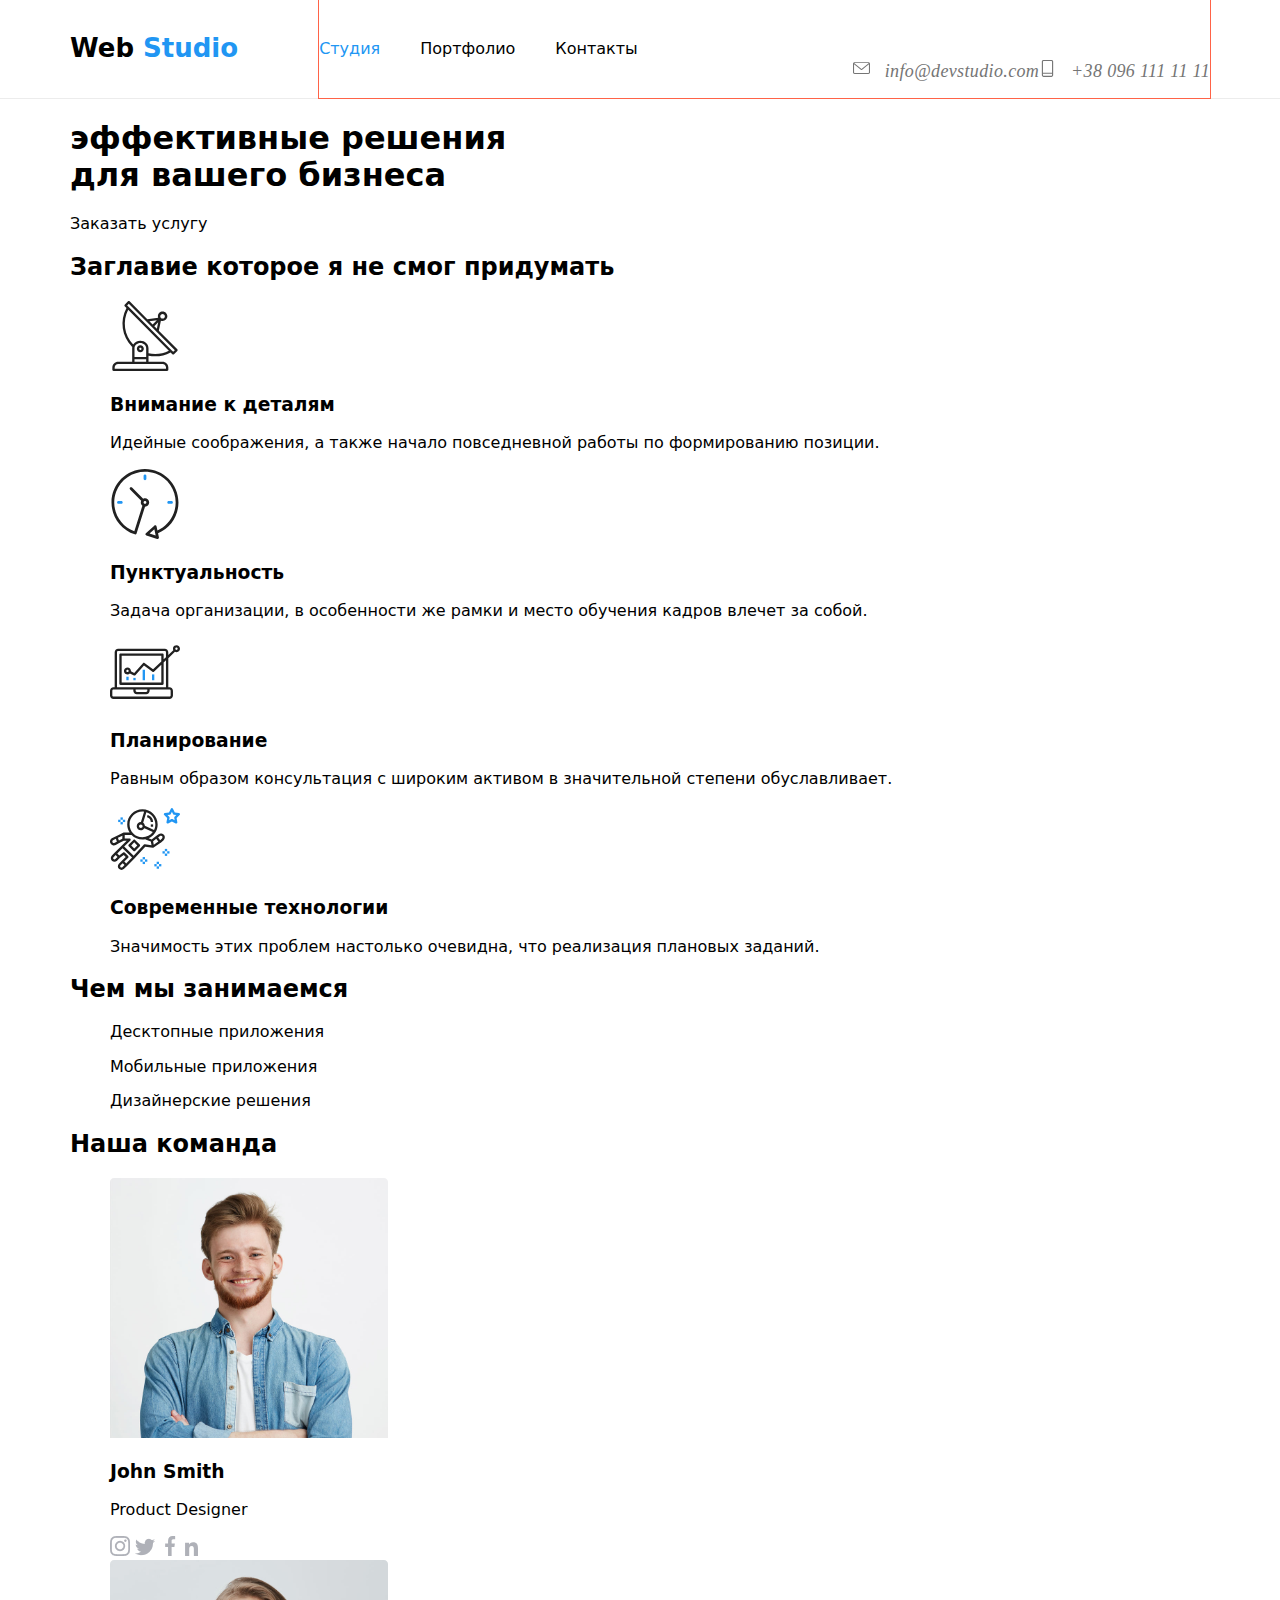
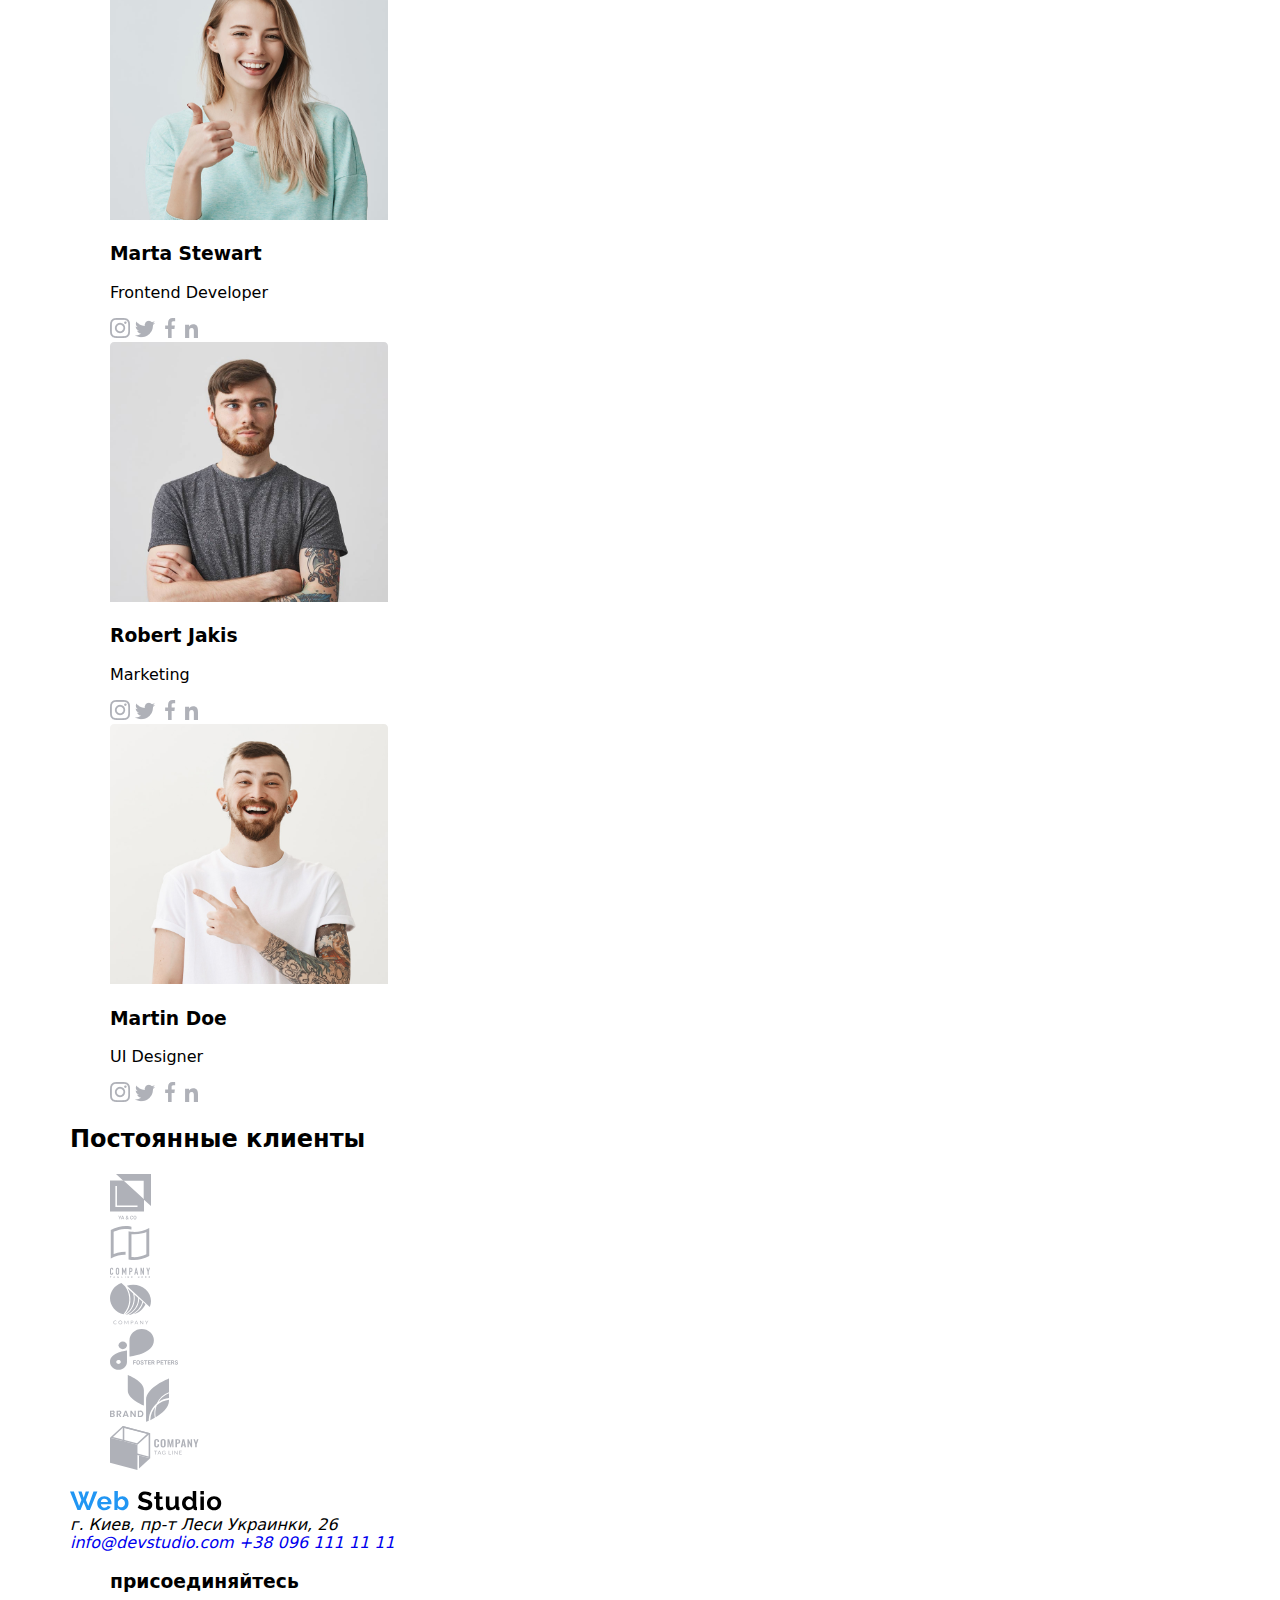
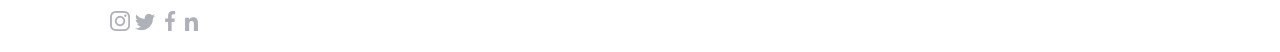
==== commit 1682372c: "Адаптив Шапки под таблетку" ====
--- a/index.html
+++ b/index.html
@@ -27,9 +27,9 @@
                 </button>
                 <div class="menu-mobile is-open" id="menu-mobile" data-menu>
                     <ul class="header-link">
-                        <li class="nav-link">Студия</li>
-                        <li class="nav-link">Портфолио</li>
-                        <li class="nav-link">Контакты</li>
+                        <li class="nav-link"><a href="./index.html" class="link-list current">Студия</a></li>
+                        <li class="nav-link"><a href="./portfolio.html" class="link-list">Портфолио</a></li>
+                        <li class="nav-link"><a href="./contacts.html" class="link-list">Контакты</a></li>
                     </ul>
                     <div class="nav-adress">
                         <address class="menu-address">
--- a/css/main.min.css
+++ b/css/main.min.css
@@ -1,2 +1,2 @@
-html{-webkit-box-sizing:border-box;box-sizing:border-box}*,*::before,*::after{-webkit-box-sizing:inherit;box-sizing:inherit}.page{background-color:#ffffff;color:#212121;font-family:Roboto, sans-serif;letter-spacing:0.03em}.container{padding-left:15px;padding-right:15px;margin-left:auto;margin-right:auto;outline:1px solid tomato}@media (min-width: 479px){.container{width:479px}}@media screen and (min-width: 767px){.container{width:767px}}@media screen and (min-width: 1200px){.container{width:1200px}}ul{list-style:none}.header-logo{color:#000000;font-weight:700;font-size:26px;line-height:1.9;text-decoration:none}.header-logo-color{color:#2196F3}.header-link{margin-top:0;margin-bottom:0;padding-left:0}.header{position:relative;border-bottom:1px solid #ECECEC}.menu-button{display:-webkit-inline-box;display:-ms-inline-flexbox;display:inline-flex;margin-top:10px;margin-bottom:10px;border:none;background-color:transparent}.menu-button .icon-cross{display:none}.menu-button.is-open .icon-cross{display:block}.menu-button.is-open .icon-menu{display:none}@media screen and (min-width: 767px){.menu-button{display:none}}.nav{position:relative;display:-webkit-box;display:-ms-flexbox;display:flex;-webkit-box-align:center;-ms-flex-align:center;align-items:center}@media screen and (max-width: 767px){.nav{-webkit-box-pack:justify;-ms-flex-pack:justify;justify-content:space-between}}.menu-mobile{outline:solid 1px tomato}@media screen and (min-width: 320px) and (max-width: 767px){.menu-mobile.is-open{display:block}}@media screen and (max-width: 767px){.menu-mobile{display:none;position:absolute;top:100%;left:0;width:100%;background-color:white}}@media screen and (min-width: 767px){.menu-mobile{display:-webkit-box;display:-ms-flexbox;display:flex;-webkit-box-align:center;-ms-flex-align:center;align-items:center;-webkit-box-flex:1;-ms-flex-positive:1;flex-grow:1;-webkit-box-pack:justify;-ms-flex-pack:justify;justify-content:space-between}}.nav-link:hover{color:#2196F3}.nav-link:focus{color:#2196F3}@media screen and (max-width: 767px){.nav-link{text-align:center;font-style:normal;font-weight:500;font-size:18px;line-height:21px;letter-spacing:0.02em}}@media screen and (max-width: 767px){.nav-link:not(:last-child){margin-bottom:40px}.nav-link:not(:last-child):first-child{margin-top:60px}}.nav-contacts{font-family:Roboto;font-style:normal;font-weight:bold;font-size:18px;line-height:21px;letter-spacing:0.02em;color:#757575}@media screen and (max-width: 767px){.nav-contacts{margin-top:60px}}@media screen and (min-width: 767px){.header-link{display:-webkit-box;display:-ms-flexbox;display:flex}}.menu-address__icon{display:-webkit-inline-box;display:-ms-inline-flexbox;display:inline-flex;width:17px;height:17px;margin-right:10px;-webkit-box-align:baseline;-ms-flex-align:baseline;align-items:baseline;fill:#757575}@media screen and (max-width: 479px) and (max-width: 767px){.menu-address__link{margin:0 auto;color:#757575;text-decoration:none;font-family:Roboto;font-weight:bold;font-size:18px;line-height:1.16;letter-spacing:0.02em;-webkit-transition:color 250ms cubic-bezier(0.4, 0, 0.2, 1),fill 250ms cubic-bezier(0.4, 0, 0.2, 1);transition:color 250ms cubic-bezier(0.4, 0, 0.2, 1),fill 250ms cubic-bezier(0.4, 0, 0.2, 1)}}.menu-address{display:block;margin:0 auto 60px;text-align:center;-webkit-box-align:center;-ms-flex-align:center;align-items:center}.menu-address__link{margin:0 auto;color:#757575;font-family:Roboto;font-weight:500;font-size:18px;line-height:1.16;letter-spacing:0.02em;-webkit-transition:color 250ms cubic-bezier(0.4, 0, 0.2, 1),fill 250ms cubic-bezier(0.4, 0, 0.2, 1);transition:color 250ms cubic-bezier(0.4, 0, 0.2, 1),fill 250ms cubic-bezier(0.4, 0, 0.2, 1)}.menu-address__link:hover,.menu-address__link:focus{color:#2196F3;fill:#2196F3}.menu-address__icon{display:-webkit-inline-box;display:-ms-inline-flexbox;display:inline-flex;width:17px;height:17px;margin-right:10px;-webkit-box-align:baseline;-ms-flex-align:baseline;align-items:baseline;fill:currentColor}.menu-address__item:not(:last-child){margin-bottom:16px}.menu-address__item:last-child{margin-bottom:60px}
+html{-webkit-box-sizing:border-box;box-sizing:border-box}*,*::before,*::after{-webkit-box-sizing:inherit;box-sizing:inherit}.page{background-color:#ffffff;color:#212121;font-family:Roboto, sans-serif;letter-spacing:0.03em}.container{padding-left:15px;padding-right:15px;margin-left:auto;margin-right:auto}@media (min-width: 479px){.container{width:479px}}@media screen and (min-width: 767px){.container{width:767px}}@media screen and (min-width: 1170px){.container{width:1170px}}ul{list-style:none}a{text-decoration:none}.header-logo{color:#000000;font-weight:700;font-size:26px;line-height:1.9;text-decoration:none}.header-logo-color{color:#2196F3}.header-link{margin-top:0;margin-bottom:0;padding-left:0}.header{position:relative;border-bottom:1px solid #ECECEC}.header-logo{margin-right:81px}.menu-button{display:-webkit-inline-box;display:-ms-inline-flexbox;display:inline-flex;margin-top:10px;margin-bottom:10px;border:none;background-color:transparent}.menu-button .icon-cross{display:none}.menu-button.is-open .icon-cross{display:block}.menu-button.is-open .icon-menu{display:none}@media screen and (min-width: 767px){.menu-button{display:none}}.nav{position:relative;display:-webkit-box;display:-ms-flexbox;display:flex;-webkit-box-align:center;-ms-flex-align:center;align-items:center}@media screen and (max-width: 767px){.nav{-webkit-box-pack:justify;-ms-flex-pack:justify;justify-content:space-between}}.menu-mobile{outline:solid 1px tomato;padding-bottom:60px}@media screen and (min-width: 320px) and (max-width: 767px){.menu-mobile.is-open{display:block}}@media screen and (max-width: 767px){.menu-mobile{display:none;position:absolute;top:100%;left:0;width:100%;background-color:white}}@media screen and (min-width: 767px){.menu-mobile{padding-bottom:0;display:-webkit-box;display:-ms-flexbox;display:flex;-webkit-box-align:center;-ms-flex-align:center;align-items:center;-webkit-box-flex:1;-ms-flex-positive:1;flex-grow:1;-webkit-box-pack:justify;-ms-flex-pack:justify;justify-content:space-between}}.nav-link:hover{color:#2196F3}.nav-link:focus{color:#2196F3}@media screen and (max-width: 767px){.nav-link{text-align:center;font-style:normal;font-weight:500;font-size:18px;line-height:21px;letter-spacing:0.02em}}@media screen and (min-width: 767px){.nav-link:not(:last-child){margin-right:40px}}@media screen and (max-width: 767px){.nav-link:not(:last-child){margin-bottom:40px}.nav-link:not(:last-child):first-child{margin-top:60px}}.nav-contacts{font-family:Roboto;font-style:normal;font-weight:bold;font-size:18px;line-height:21px;letter-spacing:0.02em;color:#757575}@media screen and (max-width: 767px){.nav-contacts{margin-top:60px}}@media screen and (min-width: 767px){.header-link{display:-webkit-box;display:-ms-flexbox;display:flex}}.header-link .link-list.current{color:#2196F3}.menu-address__icon{display:-webkit-inline-box;display:-ms-inline-flexbox;display:inline-flex;width:17px;height:17px;margin-right:10px;-webkit-box-align:baseline;-ms-flex-align:baseline;align-items:baseline;fill:#757575}@media screen and (max-width: 479px) and (max-width: 767px){.menu-address__link{margin:0 auto;color:#757575;text-decoration:none;font-family:Roboto;font-weight:bold;font-size:18px;line-height:1.16;letter-spacing:0.02em;-webkit-transition:color 250ms cubic-bezier(0.4, 0, 0.2, 1),fill 250ms cubic-bezier(0.4, 0, 0.2, 1);transition:color 250ms cubic-bezier(0.4, 0, 0.2, 1),fill 250ms cubic-bezier(0.4, 0, 0.2, 1);text-decoration:none}}.menu-address{display:block;margin:0 auto;text-align:center;-webkit-box-align:center;-ms-flex-align:center;align-items:center}.menu-address__link{margin:0 auto;color:#757575;font-family:Roboto;font-weight:500;font-size:18px;line-height:1.16;letter-spacing:0.02em;-webkit-transition:color 250ms cubic-bezier(0.4, 0, 0.2, 1),fill 250ms cubic-bezier(0.4, 0, 0.2, 1);transition:color 250ms cubic-bezier(0.4, 0, 0.2, 1),fill 250ms cubic-bezier(0.4, 0, 0.2, 1)}.menu-address__link:hover,.menu-address__link:focus{color:#2196F3;fill:#2196F3}.menu-address__icon{display:-webkit-inline-box;display:-ms-inline-flexbox;display:inline-flex;width:17px;height:17px;margin-right:10px;-webkit-box-align:baseline;-ms-flex-align:baseline;align-items:baseline;fill:currentColor}.menu-address__item:not(:last-child){margin-bottom:16px}.menu-address__content{padding-left:0}@media screen and (max-width: 767px){.menu-address__content{margin-top:60px;margin-bottom:0}}@media screen and (min-width: 1170px){.menu-address__content{display:-webkit-box;display:-ms-flexbox;display:flex;margin-top:60px;margin-bottom:0}}.menu-address__item:not(:last-child){margin-bottom:16px}.link-list{color:black}.link-list:hover{color:#2196F3}@media screen and (min-width: 767px){.link-list{padding-top:32px;padding-bottom:32px}}
 /*# sourceMappingURL=main.min.css.map */